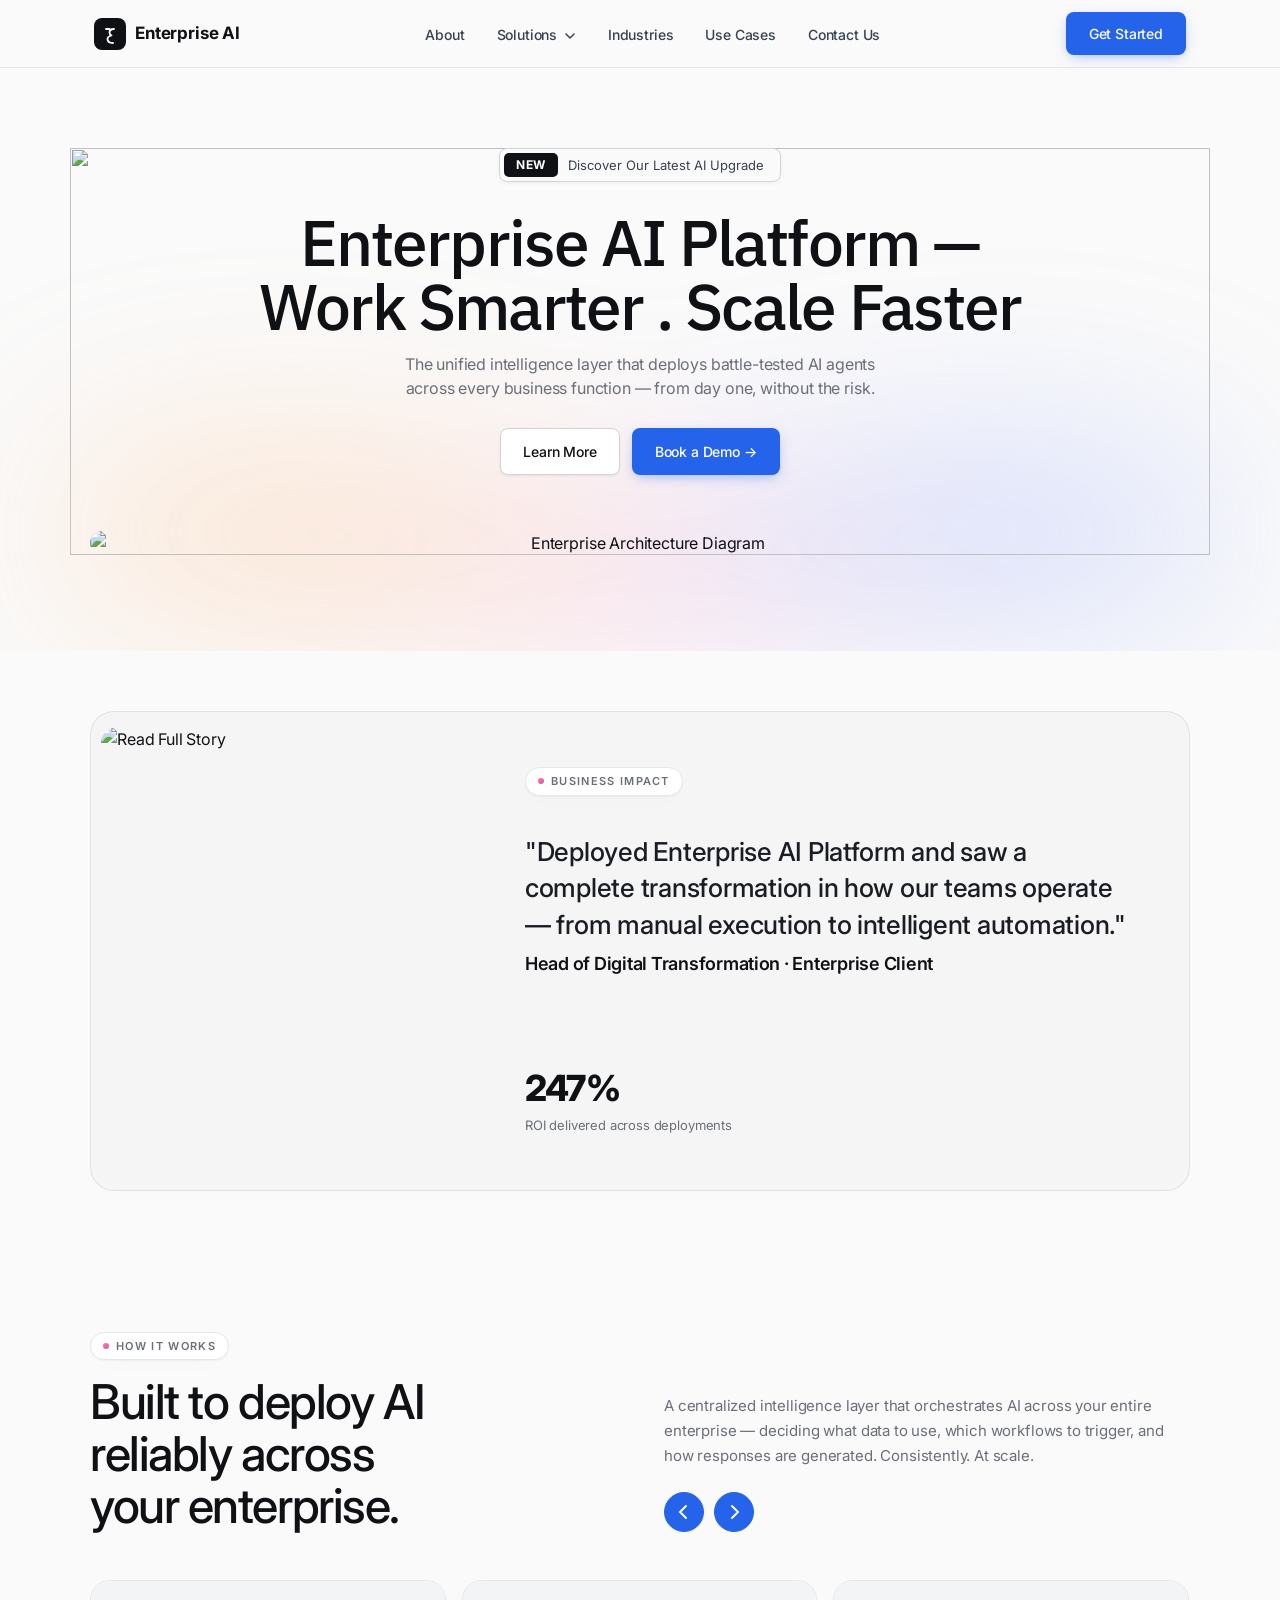
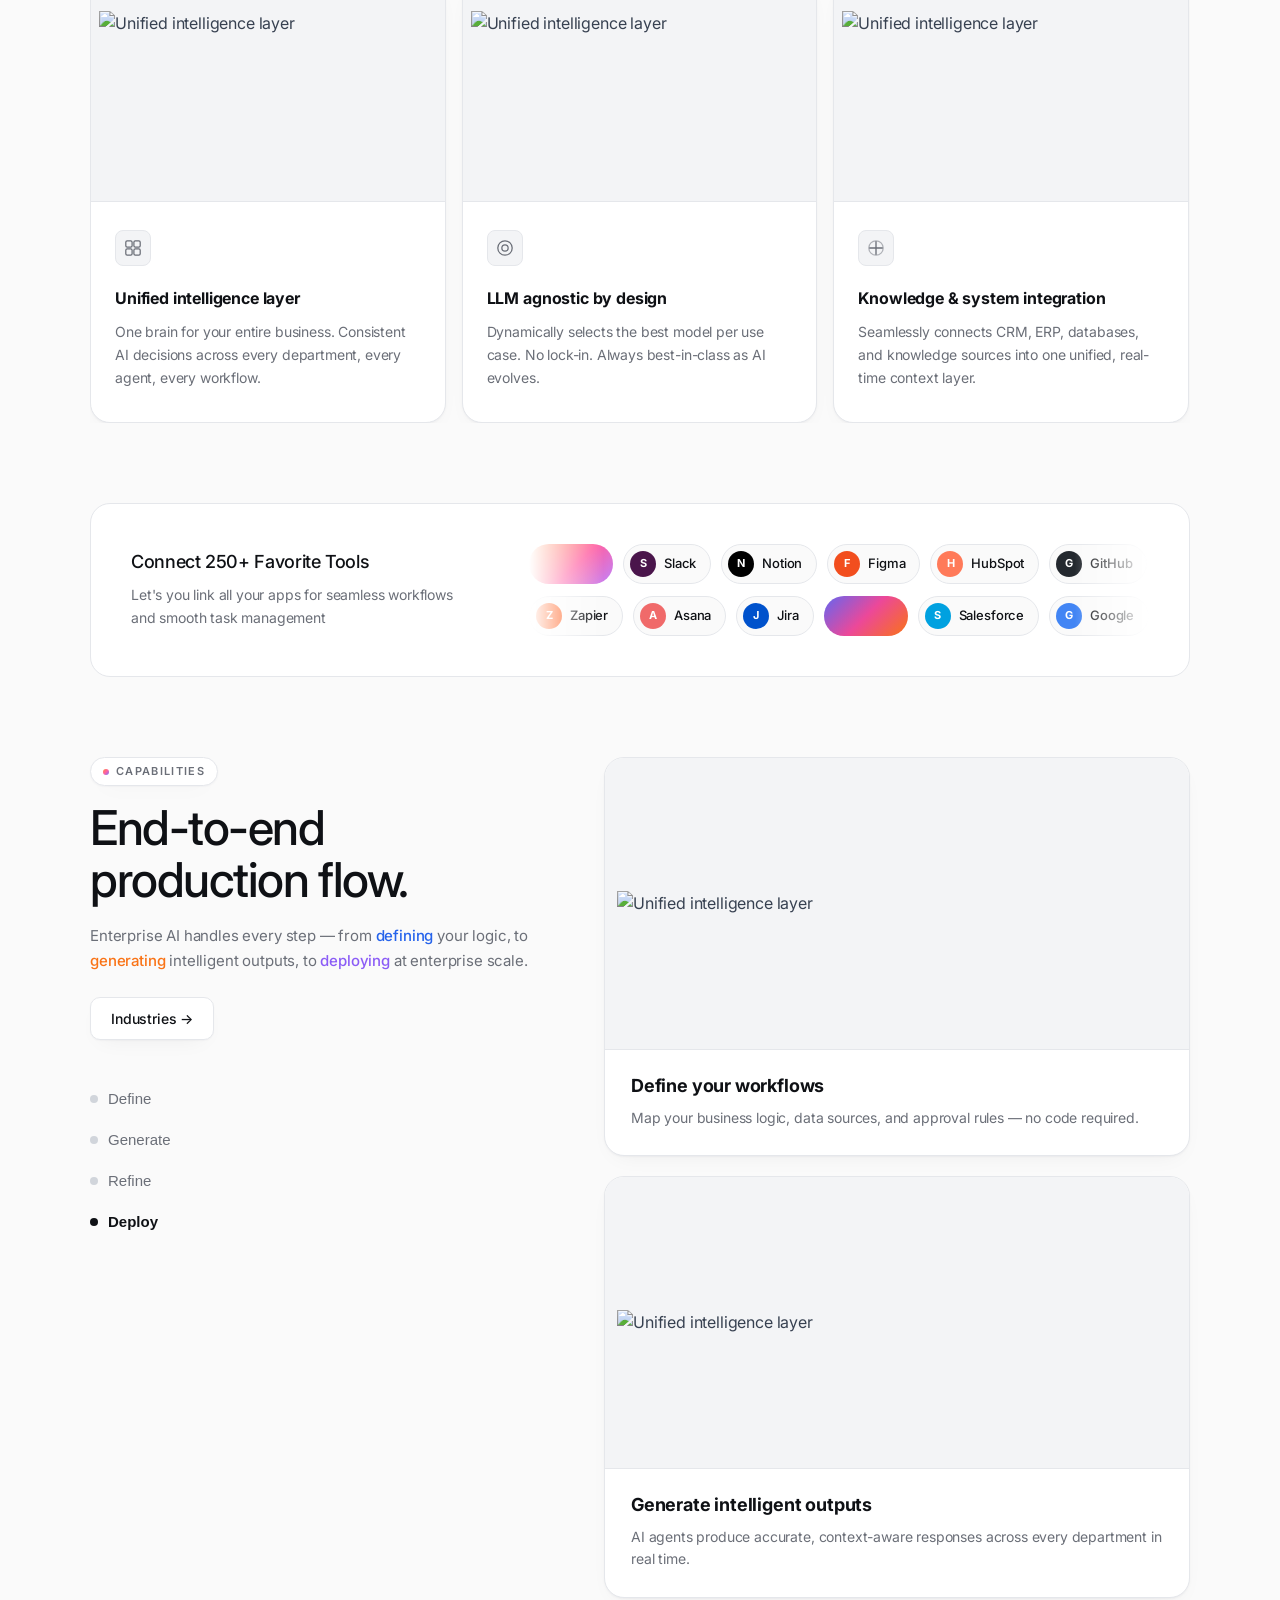
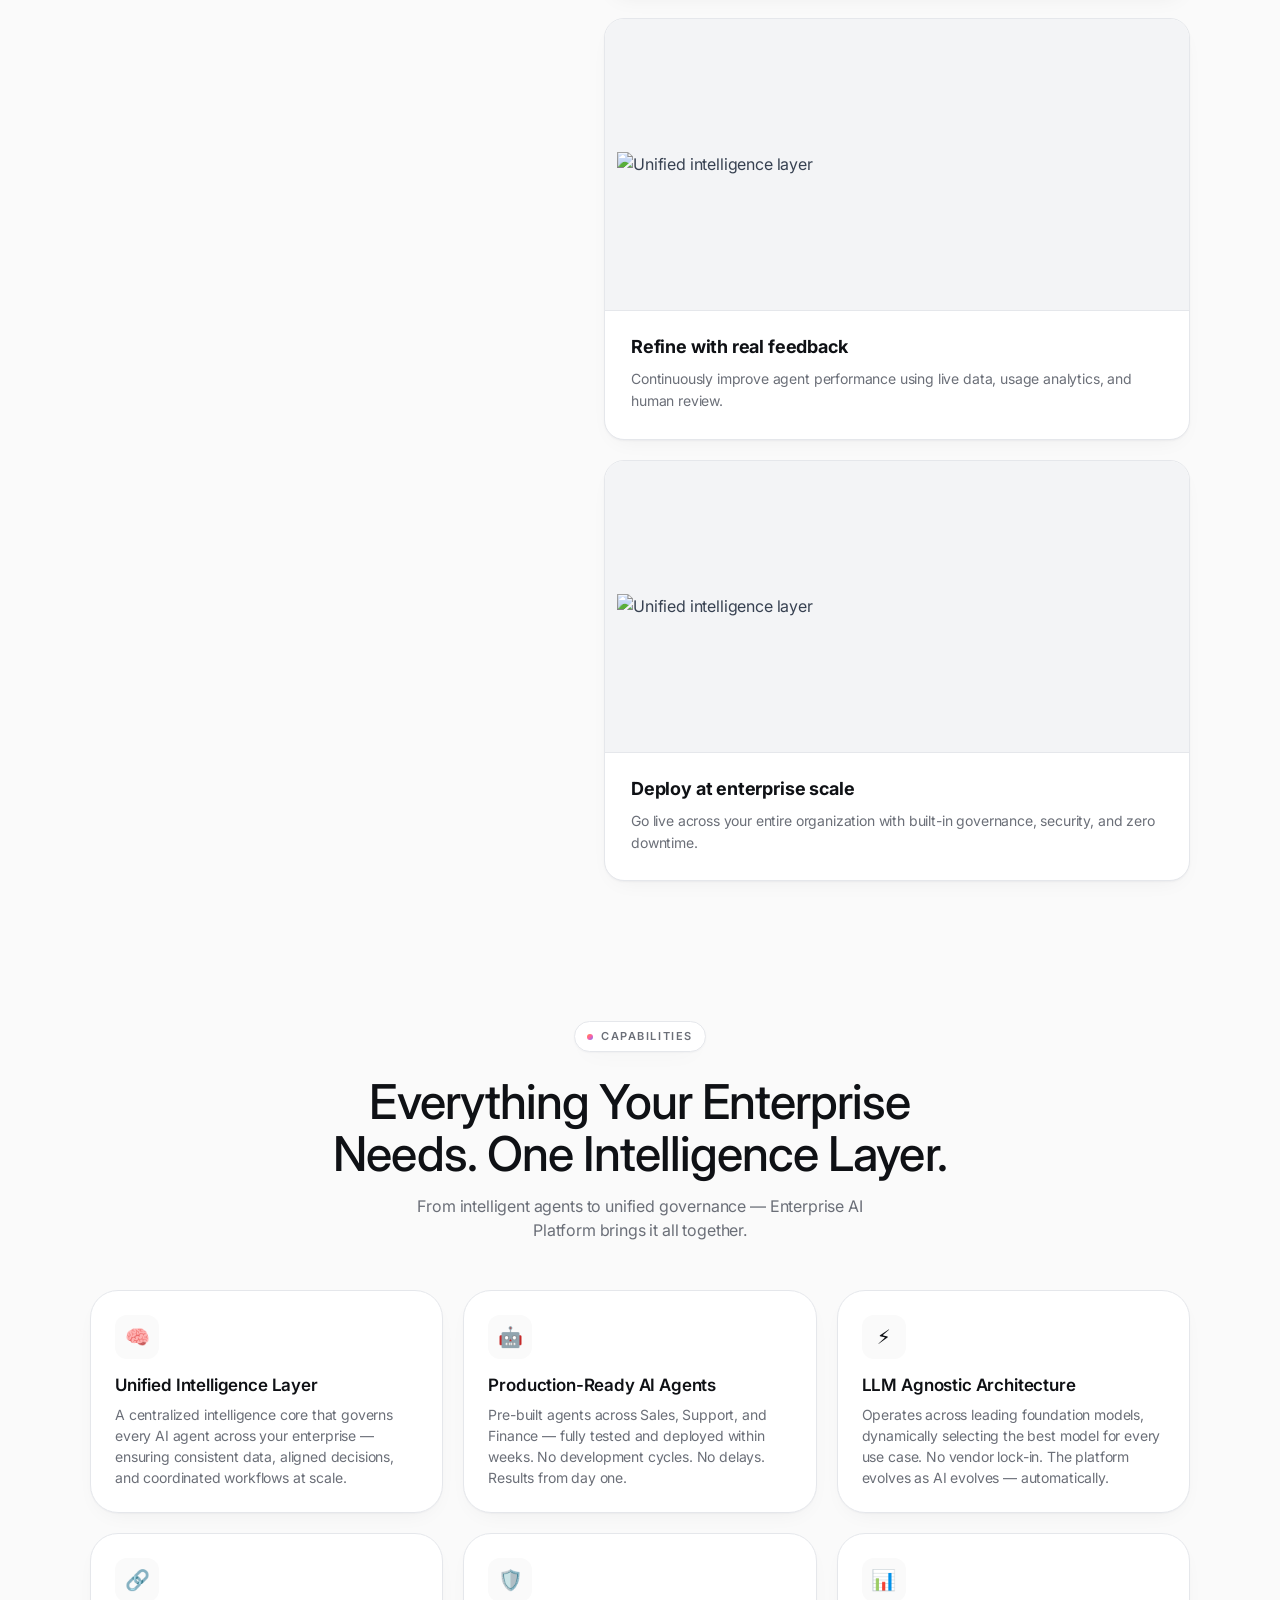
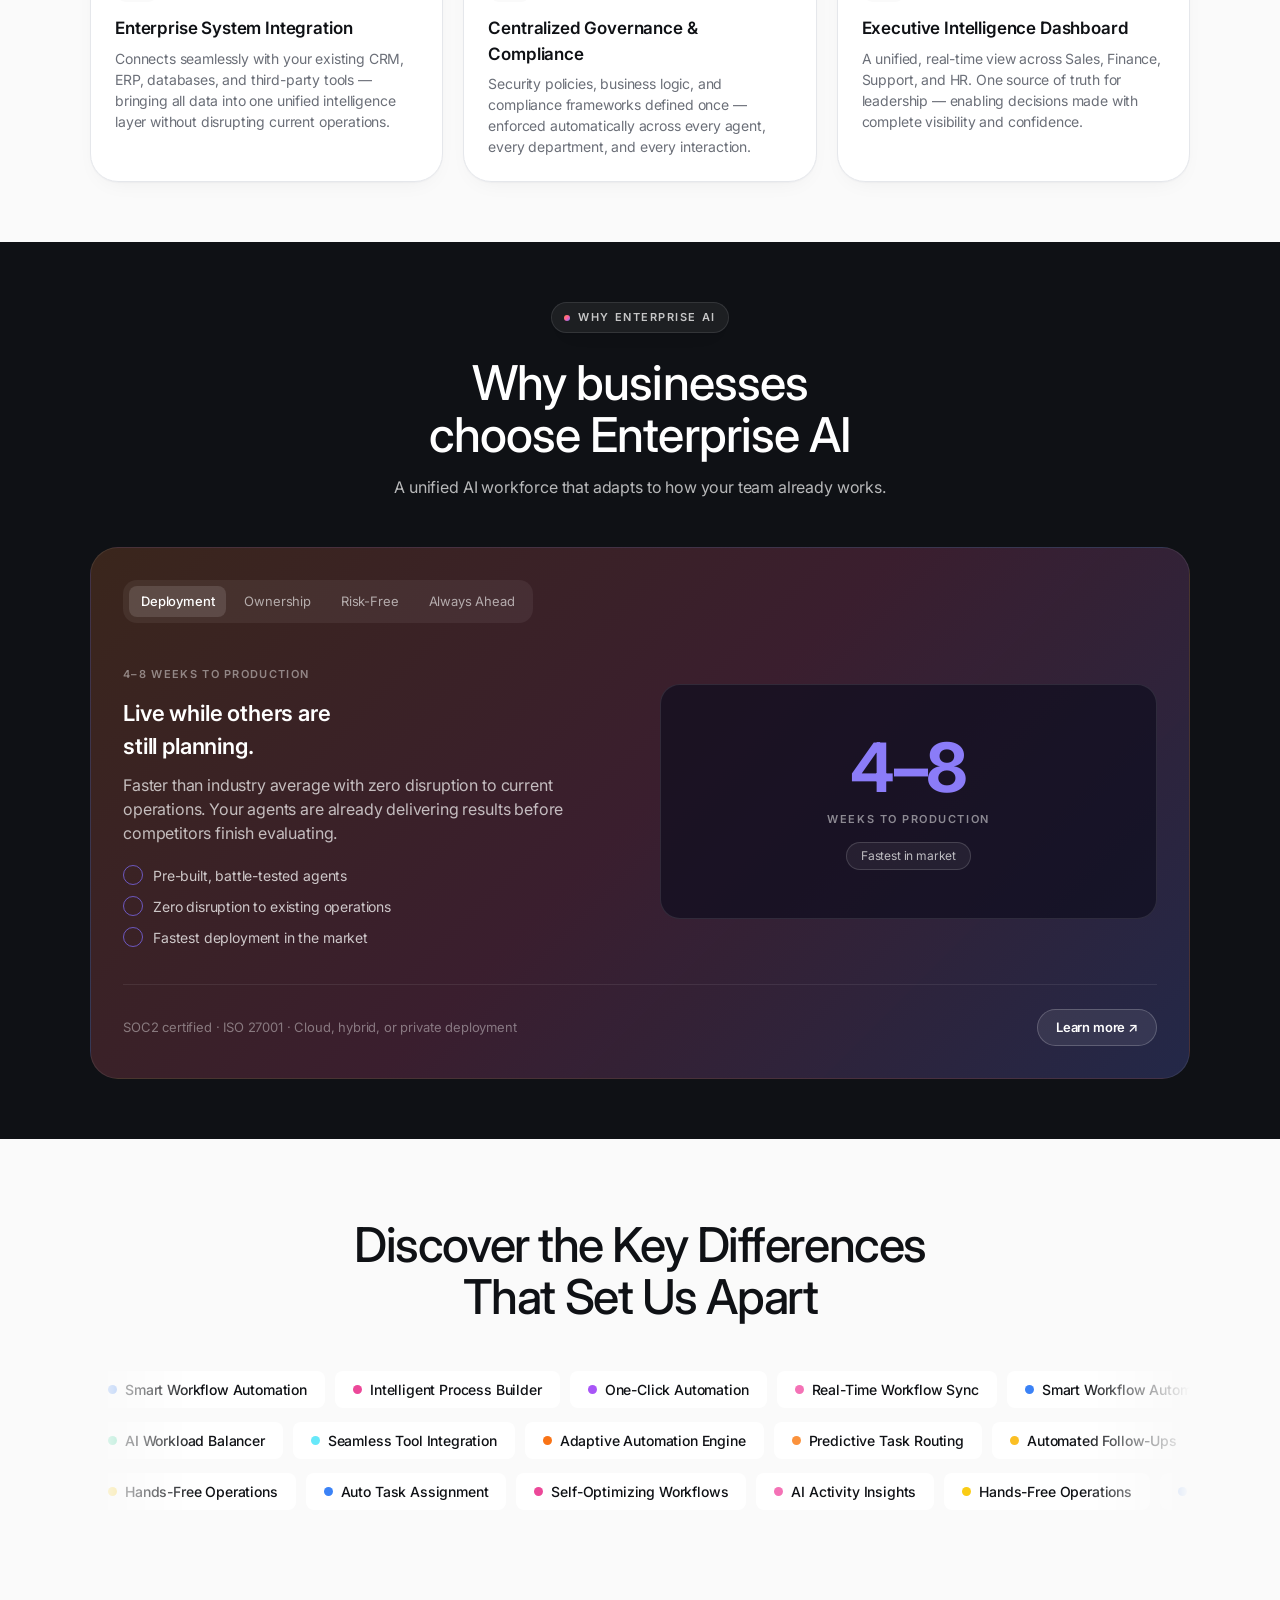
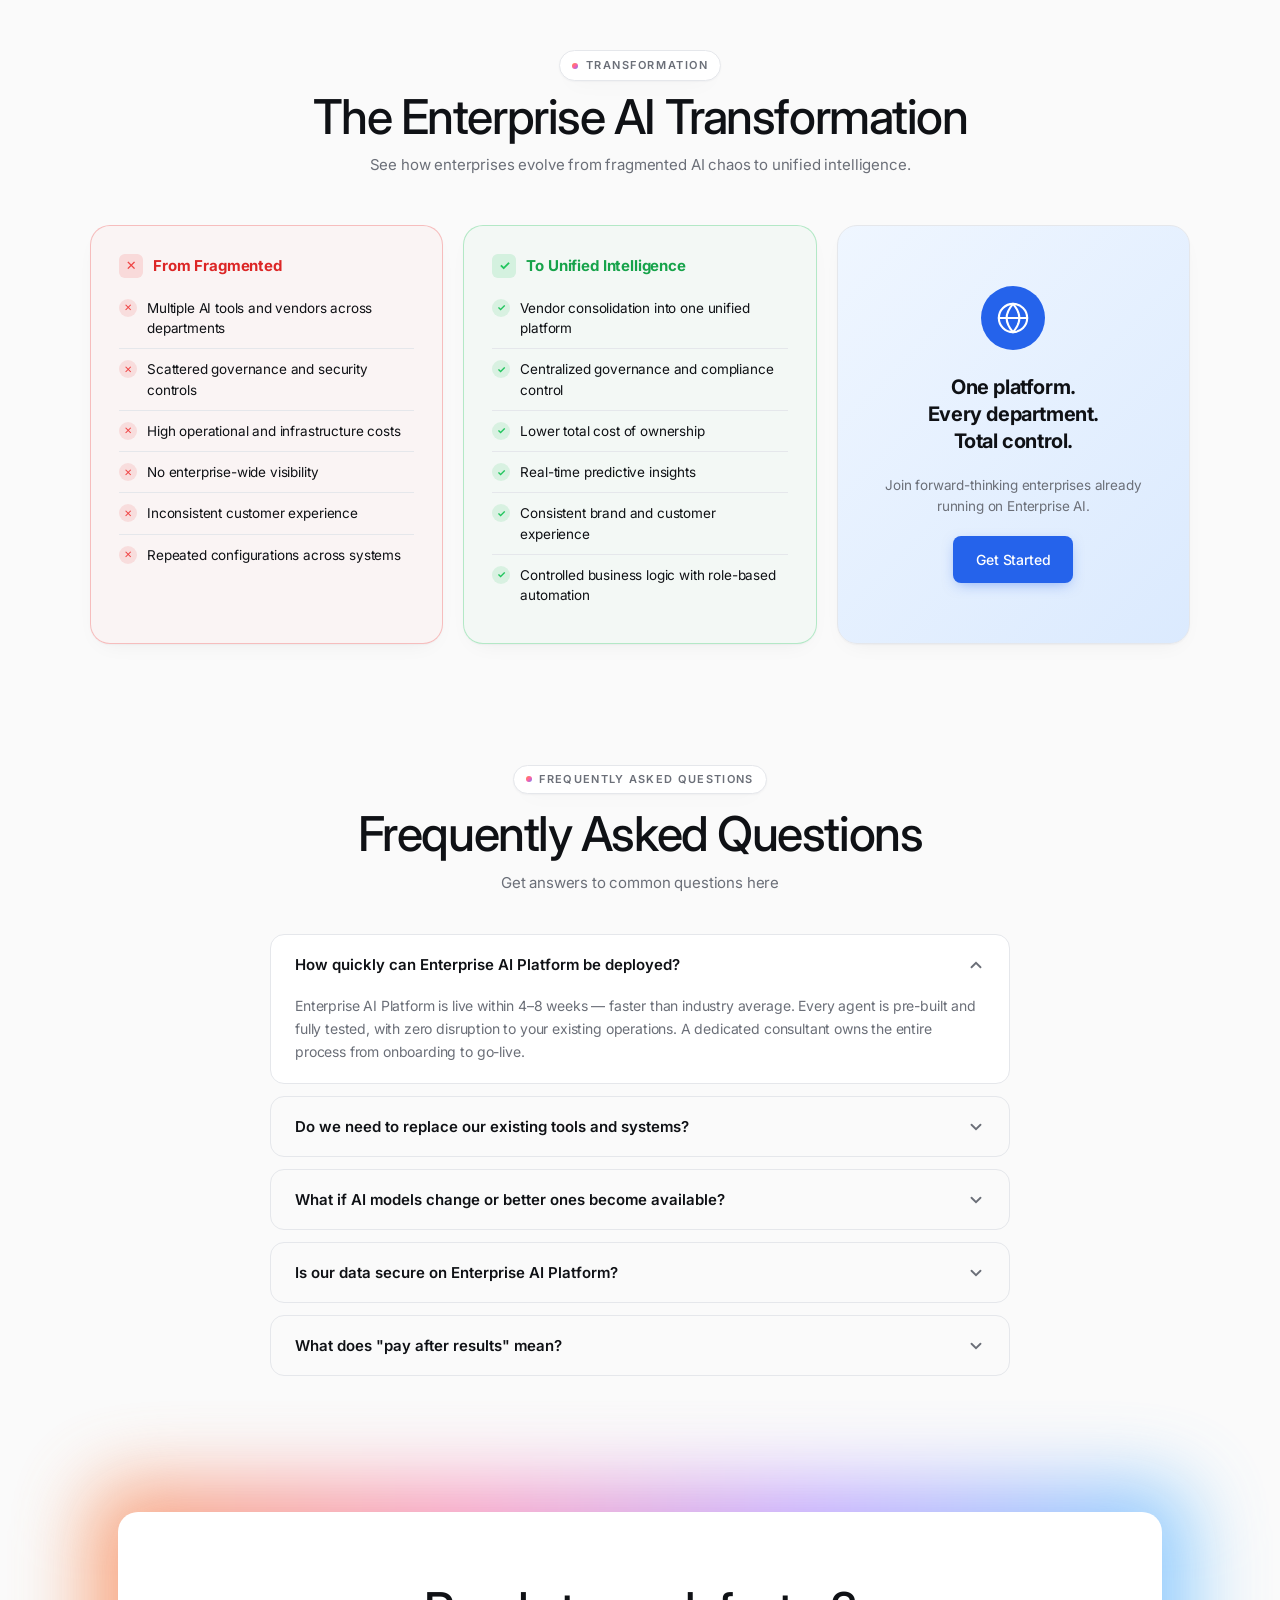
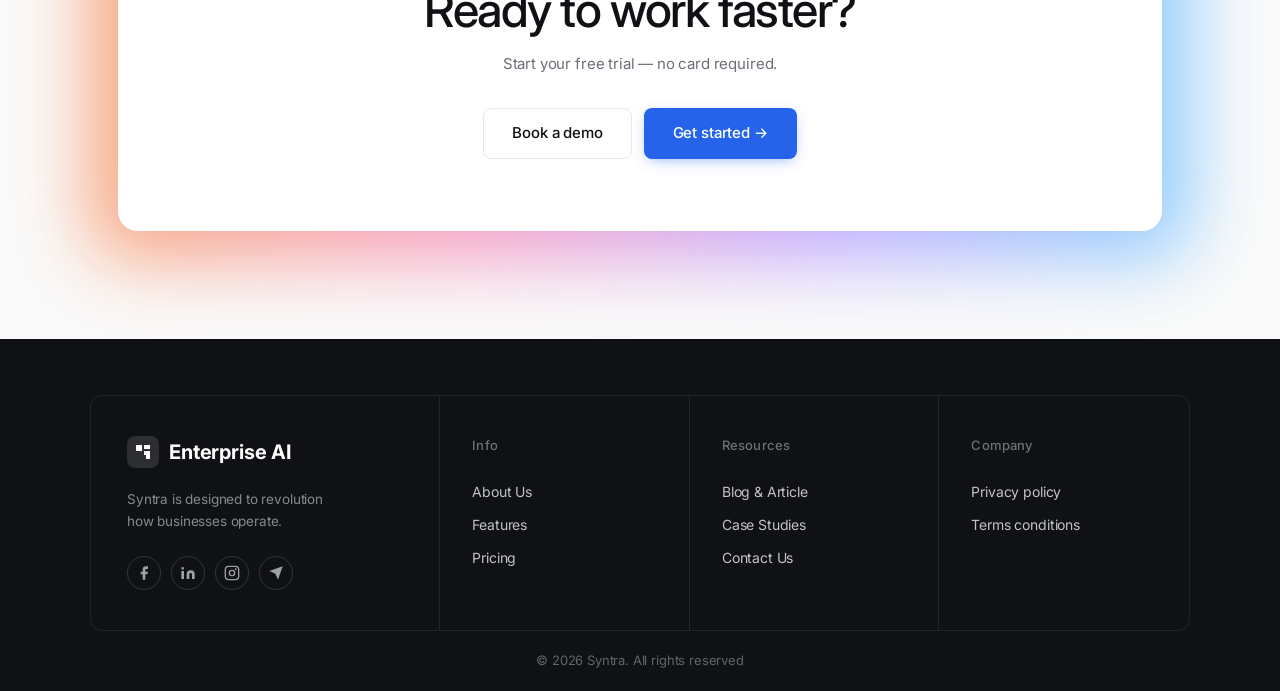
==== index.html @ c581078b "Add files via upload" ====
<!doctype html>
<html lang="en">

<head>
  <meta charset="utf-8" />
  <meta name="viewport" content="width=device-width,initial-scale=1" />
  <title>Enterprise AI</title>
  <meta name="description"
    content="Your always-on AI partner that handles tasks, answers quickly, and keeps your workflow moving." />
  <link rel="preconnect" href="https://fonts.googleapis.com">
  <link rel="preconnect" href="https://fonts.gstatic.com" crossorigin>
  <link href="https://fonts.googleapis.com/css2?family=Inter:wght@400;500;600;700&display=swap" rel="stylesheet">
  <link rel="stylesheet" href="styles.css" />
</head>

<body>

  <!-- NAVBAR --> 
  <header class="nav-wrap">
    <nav class="nav">
      <a href="index.html" class="brand">
        <span class="brand-logo">
          <svg width="20" height="20" viewBox="0 0 20 20" fill="none" xmlns="http://www.w3.org/2000/svg">
            <path
              d="M14 5C11 5 9.5 6.5 9.5 8.5C9.5 10.5 11.5 11.5 11.5 11.5C11.5 11.5 7.5 12.5 7.5 15C7.5 17 9 19 13 19"
              stroke="white" stroke-width="1.8" stroke-linecap="round" stroke-linejoin="round" />
            <path d="M6 5H9.5" stroke="white" stroke-width="1.8" stroke-linecap="round" />
          </svg>
        </span>
        <span>Enterprise AI</span>
      </a>
      <ul class="nav-links">
        <li><a href="about.html">About</a></li>
        <li class="nav-has-dropdown">
          <a href="#" class="nav-dropdown-toggle">Solutions <svg width="12" height="12" viewBox="0 0 12 12" fill="none" style="display:inline-block;vertical-align:middle;margin-left:3px"><path d="M2 4l4 4 4-4" stroke="currentColor" stroke-width="1.5" stroke-linecap="round" stroke-linejoin="round"/></svg></a>
          <ul class="nav-dropdown">
            <li><a href="ai-sdr.html">AI SDR <span class="nav-live-pill">Live</span></a></li>
            <li><a href="ai-chatbot.html">AI Chatbot <span class="nav-live-pill">Live</span></a></li>
            <li><a href="invoice-processing.html">Invoice Processing <span class="nav-live-pill">Live</span></a></li>
          </ul>
        </li>
        <li><a href="industries.html">Industries</a></li>
        <li><a href="#">Use Cases</a></li>
        <li><a href="contact.html">Contact Us</a></li>
      </ul>
      <div class="nav-cta">
        <a href="contact.html" class="btn btn-primary" style="padding: 10px 22px;">Get Started</a>
      </div>
      <button class="nav-toggle" aria-label="Menu" id="navToggle">
        <span></span><span></span><span></span>
      </button>
    </nav>
    <div class="nav-mobile" id="navMobile">
      <a href="about.html">About</a>
      <a href="#">Solutions</a>
      <a href="ai-sdr.html" style="padding-left:20px;font-size:13px">AI SDR <span class="nav-live-pill">Live</span></a>
      <a href="ai-chatbot.html" style="padding-left:20px;font-size:13px">AI Chatbot <span class="nav-live-pill">Live</span></a>
      <a href="invoice-processing.html" style="padding-left:20px;font-size:13px">Invoice Processing <span class="nav-live-pill">Live</span></a>
      <a href="industries.html">Industries</a>
      <a href="#">Use Cases</a>
      <a href="contact.html">Contact Us</a>
      <a href="contact.html" class="btn btn-primary">Get Started</a>
    </div>
  </header>

  <!-- HERO -->
  <section class="hero">
    <!-- <div class="grid-bg"></div> -->
    <div class="aurora-blob"></div>
    <div class="container hero-inner reveal">
      <div class="framer-thersk hidden-18xg1br" data-framer-name="BG">
        <div data-framer-background-image-wrapper="true"
          style="position: absolute; border-radius: inherit; corner-shape: inherit; inset: 0px;"><img decoding="auto"
            width="1440" height="1272" sizes="100vw"
            srcset="https://framerusercontent.com/images/4Mb7dreJyysBVw8wfAVHHxlmQ.png?scale-down-to=512&amp;width=1440&amp;height=1272 512w,https://framerusercontent.com/images/4Mb7dreJyysBVw8wfAVHHxlmQ.png?scale-down-to=1024&amp;width=1440&amp;height=1272 1024w,https://framerusercontent.com/images/4Mb7dreJyysBVw8wfAVHHxlmQ.png?width=1440&amp;height=1272 1440w"
            src="https://framerusercontent.com/images/4Mb7dreJyysBVw8wfAVHHxlmQ.png?width=1440&amp;height=1272" alt=""
            style="display: block; width: 100%; height: 100%; border-radius: inherit; corner-shape: inherit; object-position: center center; object-fit: contain;">
        </div>
      </div>
      <div class="framer-31h7tg hidden-18xg1br" data-framer-name="BG" style="transform: rotate(75deg);">
        <div data-framer-background-image-wrapper="true"
          style="position: absolute; border-radius: inherit; corner-shape: inherit; inset: 0px;"><img decoding="auto"
            width="1440" height="1272" sizes="100vw"
            srcset="https://framerusercontent.com/images/4Mb7dreJyysBVw8wfAVHHxlmQ.png?scale-down-to=512&amp;width=1440&amp;height=1272 512w,https://framerusercontent.com/images/4Mb7dreJyysBVw8wfAVHHxlmQ.png?scale-down-to=1024&amp;width=1440&amp;height=1272 1024w,https://framerusercontent.com/images/4Mb7dreJyysBVw8wfAVHHxlmQ.png?width=1440&amp;height=1272 1440w"
            src="https://framerusercontent.com/images/4Mb7dreJyysBVw8wfAVHHxlmQ.png?width=1440&amp;height=1272" alt=""
            style="display: block; width: 100%; height: 100%; border-radius: inherit; corner-shape: inherit; object-position: center center; object-fit: contain;">
        </div>
      </div>
      <div style="position: relative;
    z-index: 1;">
        <div class="hero-badge"><span class="hero-badge-new">NEW</span><span class="hero-badge-text">Discover Our Latest
            AI Upgrade</span></div>
        <h1 class="h1">Enterprise AI Platform — Work Smarter . Scale Faster</h1>
        <p class="sub">The unified intelligence layer that deploys battle-tested AI agents across every business
          function — from day one, without the risk.</p>
        <div class="hero-cta">
          <a href="#features" class="btn btn-white">Learn More</a>
          <a href="contact.html" class="btn btn-primary">Book a Demo →</a>
        </div>

        <!-- Hero Image -->
        <div class="dash-card">
          <img src="images/main-dashboard.png" alt="Enterprise Architecture Diagram"
            class="hero-diagram-img float-y">
        </div>
      </div>
    </div>
  </section>

  <!-- CASE STUDY -->
  <section class="section reveal" id="product">
    <div class="container">
      <div class="case-card">
        <!-- Left: Story image -->
        <div class="case-visual">
          <img src="images/story.png" alt="Read Full Story" class="case-story-img">
        </div>
        <!-- Right: Quote + stat -->
        <div class="case-content">
          <div class="why-syntra-label">
            <span class="chip-dot"></span>
            BUSINESS IMPACT
          </div>
          <p class="case-quote">"Deployed Enterprise AI Platform and saw a complete transformation in how our teams operate — from manual execution to intelligent automation." <br> 
            <span class="case-author-name" style="font-size: 18px;">Head of Digital Transformation · Enterprise Client</span>
          </p>
          <!-- <div class="case-author"></div> -->
          <!-- <a href="#" class="btn btn-white case-btn">Read Full Story →</a> -->
          <div class="case-stat-inline" style="flex-direction: column;">
            <span class="case-stat-num">247%</span>
            <span class="case-stat-label">ROI delivered across deployments</span>
          </div>
        </div>
      </div>
    </div>
  </section>

  <!-- WHY SYNTRA -->
  <section class="section why-syntra reveal">
    <div class="container">
      <div class="why-syntra-header">
        <div class="why-syntra-left">
          <div class="why-syntra-label">
            <span class="chip-dot"></span>
            How it Works
          </div>
          <h2 class="why-syntra-h2">Built to deploy AI<br>reliably across<br>your enterprise.</h2>
        </div>
        <div class="why-syntra-right">
          <p class="why-syntra-desc">A centralized intelligence layer that orchestrates AI across your entire enterprise — deciding what data to use, which workflows to trigger, and how responses are generated. Consistently. At scale.</p>
          <div class="ws-carousel-nav">
            <button class="ws-arrow" id="wsPrev" aria-label="Previous">
              <svg width="20" height="20" viewBox="0 0 20 20" fill="none"><path d="M12 4l-6 6 6 6" stroke="#fff" stroke-width="2" stroke-linecap="round" stroke-linejoin="round"/></svg>
            </button>
            <button class="ws-arrow" id="wsNext" aria-label="Next">
              <svg width="20" height="20" viewBox="0 0 20 20" fill="none"><path d="M8 4l6 6-6 6" stroke="#fff" stroke-width="2" stroke-linecap="round" stroke-linejoin="round"/></svg>
            </button>
          </div>
        </div>
      </div>

      <div class="why-syntra-carousel-wrap">
        <div class="why-syntra-cards" id="wsCarousel">
          <!-- Card 1 -->
          <div class="ws-card">
            <div class="ws-illustration">
              <!-- <svg viewBox="0 0 220 160" fill="none" xmlns="http://www.w3.org/2000/svg">
                <circle cx="110" cy="80" r="70" stroke="#d1d5db" stroke-width="1" stroke-dasharray="4 4"/>
                <circle cx="110" cy="80" r="52" stroke="#d1d5db" stroke-width="1" stroke-dasharray="4 4"/>
                <circle cx="110" cy="80" r="35" stroke="#d1d5db" stroke-width="1" stroke-dasharray="4 4"/>
                <circle cx="110" cy="80" r="18" stroke="#d1d5db" stroke-width="1"/>
                <circle cx="110" cy="80" r="5" fill="#374151"/>
              </svg> -->
              <img src="images/Unified-intelligence-layer-image.png" alt="Unified intelligence layer" style="width: 100%; height: 160px; object-fit: contain;" />
            </div>
            <div class="ws-body">
              <div class="ws-icon-box">
                <svg width="18" height="18" viewBox="0 0 20 20" fill="none"><rect x="2" y="2" width="7" height="7" rx="1.5" stroke="currentColor" stroke-width="1.4"/><rect x="11" y="2" width="7" height="7" rx="1.5" stroke="currentColor" stroke-width="1.4"/><rect x="2" y="11" width="7" height="7" rx="1.5" stroke="currentColor" stroke-width="1.4"/><rect x="11" y="11" width="7" height="7" rx="1.5" stroke="currentColor" stroke-width="1.4"/></svg>
              </div>
              <h3 class="ws-title">Unified intelligence layer</h3>
              <p class="ws-desc">One brain for your entire business. Consistent AI decisions across every department, every agent, every workflow.</p>
            </div>
          </div>
          <!-- Card 2 -->
          <div class="ws-card">
            <div class="ws-illustration">
              <!-- <svg viewBox="0 0 220 160" fill="none" xmlns="http://www.w3.org/2000/svg">
                <rect x="20" y="100" width="180" height="1" stroke="#d1d5db"/>
                <rect x="20" y="30" width="180" height="1" stroke="#d1d5db" stroke-dasharray="4 3"/>
                <rect x="20" y="65" width="180" height="1" stroke="#d1d5db" stroke-dasharray="4 3"/>
                <path d="M20 95 Q55 40 90 75 Q125 110 160 55 Q185 25 200 45" stroke="#9ca3af" stroke-width="1.5" fill="none"/>
                <path d="M20 100 Q60 80 95 90 Q130 100 165 70 Q188 50 200 60" stroke="#d1d5db" stroke-width="1.5" fill="none" stroke-dasharray="5 3"/>
                <rect x="108" y="55" width="66" height="44" rx="6" fill="#1f2937"/>
                <text x="118" y="74" font-size="8" fill="#9ca3af" font-family="sans-serif">Revenue</text>
                <text x="118" y="85" font-size="8" fill="#9ca3af" font-family="sans-serif">CPM</text>
                <text x="118" y="96" font-size="8" fill="#9ca3af" font-family="sans-serif">Intent</text>
                <text x="152" y="74" font-size="8" fill="white" font-family="sans-serif">$0.50</text>
                <text x="152" y="85" font-size="8" fill="white" font-family="sans-serif">$40</text>
                <text x="152" y="96" font-size="8" fill="white" font-family="sans-serif">95%</text>
              </svg> -->
              <img src="images/LLM-agnostic-by-design-image.png" alt="Unified intelligence layer" style="width: 100%; height: 160px; object-fit: contain;" />
            </div>
            <div class="ws-body">
              <div class="ws-icon-box">
                <svg width="18" height="18" viewBox="0 0 20 20" fill="none"><circle cx="10" cy="10" r="8" stroke="currentColor" stroke-width="1.4"/><circle cx="10" cy="10" r="3.5" stroke="currentColor" stroke-width="1.4"/></svg>
              </div>
              <h3 class="ws-title">LLM agnostic by design</h3>
              <p class="ws-desc">Dynamically selects the best model per use case. No lock-in. Always best-in-class as AI evolves.</p>
            </div>
          </div>
          <!-- Card 3 -->
          <div class="ws-card">
            <div class="ws-illustration">
              <!-- <svg viewBox="0 0 220 160" fill="none" xmlns="http://www.w3.org/2000/svg">
                <circle cx="88" cy="80" r="48" stroke="#d1d5db" stroke-width="1.2"/>
                <circle cx="132" cy="80" r="48" stroke="#d1d5db" stroke-width="1.2"/>
                <circle cx="88" cy="80" r="10" fill="none" stroke="#9ca3af" stroke-width="1.2"/>
                <circle cx="132" cy="80" r="10" fill="none" stroke="#9ca3af" stroke-width="1.2"/>
              </svg> -->
              <img src="images/Knowledge-&-system-integration-image.png" alt="Unified intelligence layer" style="width: 100%; height: 160px; object-fit: contain;" />

            </div>
            <div class="ws-body">
              <div class="ws-icon-box">
                <svg width="18" height="18" viewBox="0 0 20 20" fill="none"><path d="M3 10h14M10 3v14" stroke="currentColor" stroke-width="1.5" stroke-linecap="round"/><circle cx="10" cy="10" r="8" stroke="currentColor" stroke-width="1.4" opacity=".5"/></svg>
              </div>
              <h3 class="ws-title">Knowledge &amp; system integration</h3>
              <p class="ws-desc">Seamlessly connects CRM, ERP, databases, and knowledge sources into one unified, real-time context layer.</p>
            </div>
          </div>
          <!-- Card 4 -->
          <div class="ws-card">
            <div class="ws-illustration">
              <!-- <svg viewBox="0 0 220 160" fill="none" xmlns="http://www.w3.org/2000/svg">
                <circle cx="110" cy="80" r="60" stroke="#d1d5db" stroke-width="1" stroke-dasharray="4 4"/>
                <circle cx="110" cy="80" r="40" stroke="#d1d5db" stroke-width="1" stroke-dasharray="4 4"/>
                <circle cx="110" cy="80" r="22" stroke="#d1d5db" stroke-width="1"/>
                <circle cx="110" cy="80" r="5" fill="#374151"/>
                <circle cx="110" cy="38" r="4" fill="#9ca3af"/>
                <circle cx="145" cy="58" r="4" fill="#9ca3af"/>
                <circle cx="145" cy="102" r="4" fill="#9ca3af"/>
                <circle cx="110" cy="122" r="4" fill="#9ca3af"/>
                <circle cx="75" cy="102" r="4" fill="#9ca3af"/>
                <circle cx="75" cy="58" r="4" fill="#9ca3af"/>
              </svg> -->
              <img src="images/Enterprise-command-center-image.png" alt="Unified intelligence layer" style="width: 100%; height: 160px; object-fit: contain;" />
            </div>
            <div class="ws-body">
              <div class="ws-icon-box">
                <svg width="18" height="18" viewBox="0 0 20 20" fill="none"><rect x="2" y="2" width="16" height="16" rx="2" stroke="currentColor" stroke-width="1.4"/><path d="M6 7h8M6 10h5M6 13h6" stroke="currentColor" stroke-width="1.3" stroke-linecap="round" opacity=".7"/></svg>
              </div>
              <h3 class="ws-title">Enterprise command center</h3>
              <p class="ws-desc">Centralized control for permissions, governance, and performance. Full visibility — with team autonomy within defined boundaries.</p>
            </div>
          </div>
          <!-- Card 5 -->
          <div class="ws-card">
            <div class="ws-illustration">
              <!-- <svg viewBox="0 0 220 160" fill="none" xmlns="http://www.w3.org/2000/svg">
                <path d="M30 120 Q60 60 90 90 Q120 120 150 50 Q170 20 190 40" stroke="#9ca3af" stroke-width="1.5" fill="none"/>
                <path d="M30 125 Q65 100 100 110 Q135 120 165 80 Q185 55 190 65" stroke="#d1d5db" stroke-width="1.5" fill="none" stroke-dasharray="5 3"/>
                <rect x="20" y="128" width="180" height="1" stroke="#d1d5db"/>
                <circle cx="150" cy="50" r="5" fill="none" stroke="#9ca3af" stroke-width="1.5"/>
                <circle cx="90" cy="90" r="5" fill="none" stroke="#9ca3af" stroke-width="1.5"/>
              </svg> -->
              <img src="images/Shared-business-logic-&-compliance-image.png" alt="Unified intelligence layer" style="width: 100%; height: auto; object-fit: contain;" />

            </div>
            <div class="ws-body">
              <div class="ws-icon-box">
                <svg width="18" height="18" viewBox="0 0 20 20" fill="none"><path d="M10 2l2 6h6l-5 3.6 1.9 6L10 14l-4.9 3.6L7 11.6 2 8h6z" stroke="currentColor" stroke-width="1.4" stroke-linejoin="round"/></svg>
              </div>
              <h3 class="ws-title">Shared business logic &amp; compliance</h3>
              <p class="ws-desc">Define rules and compliance once — applied consistently across all departments. Zero inconsistencies, aligned decisions.</p>
            </div>
          </div>
          <!-- Card 6 -->
          <div class="ws-card">
            <div class="ws-illustration">
              <!-- <svg viewBox="0 0 220 160" fill="none" xmlns="http://www.w3.org/2000/svg">
                <circle cx="88" cy="80" r="52" stroke="#d1d5db" stroke-width="1.2"/>
                <circle cx="132" cy="80" r="52" stroke="#d1d5db" stroke-width="1.2"/>
                <circle cx="88" cy="80" r="28" stroke="#d1d5db" stroke-width="1" stroke-dasharray="4 3"/>
                <circle cx="132" cy="80" r="28" stroke="#d1d5db" stroke-width="1" stroke-dasharray="4 3"/>
                <circle cx="88" cy="80" r="8" fill="none" stroke="#9ca3af" stroke-width="1.2"/>
                <circle cx="132" cy="80" r="8" fill="none" stroke="#9ca3af" stroke-width="1.2"/>
              </svg> -->
              <img src="images/Customizable-to-your-business.png" alt="Unified intelligence layer" style="width: 100%; height: auto; object-fit: contain;" />

            </div>
            <div class="ws-body">
              <div class="ws-icon-box">
                <svg width="18" height="18" viewBox="0 0 20 20" fill="none"><circle cx="10" cy="10" r="8" stroke="currentColor" stroke-width="1.4" opacity=".5"/><path d="M7 10l2 2 4-4" stroke="currentColor" stroke-width="1.5" stroke-linecap="round" stroke-linejoin="round"/></svg>
              </div>
              <h3 class="ws-title">Customizable to your business</h3>
              <p class="ws-desc">Dashboards, workflows, and AI behavior fully configurable. The platform adapts to your processes — not the other way around.</p>
            </div>
          </div>
        </div>
      </div>
    </div>
  </section>

  <!-- INTEGRATIONS -->
  <section class="section integ-section reveal" style="padding-bottom: 0;">
    <div class="container">
      <div class="integ-card">
        <!-- Left -->
        <div class="integ-left">
          <h2 class="integ-heading">Connect 250+ Favorite Tools</h2>
          <p class="integ-desc">Let's you link all your apps for seamless workflows and smooth task management</p>
        </div>
        <!-- Right: marquee rows -->
        <div class="integ-right">
          <!-- Row 1: scroll left -->
          <div class="integ-row-wrap">
            <div class="integ-track" data-dir="left">
              <div class="integ-pill integ-grad1"></div>
              <div class="integ-pill"><span class="integ-icon" style="background:#4A154B">S</span>Slack</div>
              <div class="integ-pill"><span class="integ-icon" style="background:#000000">N</span>Notion</div>
              <div class="integ-pill"><span class="integ-icon" style="background:#F24E1E">F</span>Figma</div>
              <div class="integ-pill"><span class="integ-icon" style="background:#FF7A59">H</span>HubSpot</div>
              <div class="integ-pill"><span class="integ-icon" style="background:#24292f">G</span>GitHub</div>
              <div class="integ-pill"><span class="integ-icon" style="background:#635BFF">S</span>Stripe</div>
              <div class="integ-pill"><span class="integ-icon" style="background:#5E6AD2">L</span>Linear</div>
              <!-- duplicate for seamless loop -->
              <div class="integ-pill integ-grad1"></div>
              <div class="integ-pill"><span class="integ-icon" style="background:#4A154B">S</span>Slack</div>
              <div class="integ-pill"><span class="integ-icon" style="background:#000000">N</span>Notion</div>
              <div class="integ-pill"><span class="integ-icon" style="background:#F24E1E">F</span>Figma</div>
              <div class="integ-pill"><span class="integ-icon" style="background:#FF7A59">H</span>HubSpot</div>
              <div class="integ-pill"><span class="integ-icon" style="background:#24292f">G</span>GitHub</div>
              <div class="integ-pill"><span class="integ-icon" style="background:#635BFF">S</span>Stripe</div>
              <div class="integ-pill"><span class="integ-icon" style="background:#5E6AD2">L</span>Linear</div>
            </div>
          </div>
          <!-- Row 2: scroll right -->
          <div class="integ-row-wrap">
            <div class="integ-track" data-dir="right">
              <div class="integ-pill"><span class="integ-icon" style="background:#FF4A00">Z</span>Zapier</div>
              <div class="integ-pill"><span class="integ-icon" style="background:#F06A6A">A</span>Asana</div>
              <div class="integ-pill"><span class="integ-icon" style="background:#0052CC">J</span>Jira</div>
              <div class="integ-pill integ-grad2"></div>
              <div class="integ-pill"><span class="integ-icon" style="background:#00A1E0">S</span>Salesforce</div>
              <div class="integ-pill"><span class="integ-icon" style="background:#4285F4">G</span>Google</div>
              <div class="integ-pill"><span class="integ-icon" style="background:#1F8DED">I</span>Intercom</div>
              <div class="integ-pill"><span class="integ-icon" style="background:#52BD94">S</span>Segment</div>
              <!-- duplicate for seamless loop -->
              <div class="integ-pill"><span class="integ-icon" style="background:#FF4A00">Z</span>Zapier</div>
              <div class="integ-pill"><span class="integ-icon" style="background:#F06A6A">A</span>Asana</div>
              <div class="integ-pill"><span class="integ-icon" style="background:#0052CC">J</span>Jira</div>
              <div class="integ-pill integ-grad2"></div>
              <div class="integ-pill"><span class="integ-icon" style="background:#00A1E0">S</span>Salesforce</div>
              <div class="integ-pill"><span class="integ-icon" style="background:#4285F4">G</span>Google</div>
              <div class="integ-pill"><span class="integ-icon" style="background:#1F8DED">I</span>Intercom</div>
              <div class="integ-pill"><span class="integ-icon" style="background:#52BD94">S</span>Segment</div>
            </div>
          </div>
        </div>
      </div>
    </div>
  </section>

  <!-- CAPABILITIES -->
  <section class="section caps-section" id="capabilities">
    <div class="container caps-wrap">

      <!-- LEFT STICKY -->
      <div class="caps-left">
        <div class="caps-label">
          <span class="chip-dot"></span>
          Capabilities
        </div>
        <h2 class="caps-heading">End-to-end<br>production flow.</h2>
        <p class="caps-desc">
          Enterprise AI handles every step — from
          <span class="caps-hi blue">defining</span>
          your logic, to
          <span class="caps-hi orange">generating</span>
          intelligent outputs, to
          <span class="caps-hi purple">deploying</span>
          at enterprise scale.
        </p>
        <a href="industries.html" class="btn caps-btn">Industries →</a>

        <nav class="caps-tabs" id="capsTabs">
          <button class="caps-tab active" data-tab="0"><span class="caps-dot"></span>Define</button>
          <button class="caps-tab" data-tab="1"><span class="caps-dot"></span>Generate</button>
          <button class="caps-tab" data-tab="2"><span class="caps-dot"></span>Refine</button>
          <button class="caps-tab" data-tab="3"><span class="caps-dot"></span>Deploy</button>
        </nav>
      </div>

      <!-- RIGHT SCROLLABLE CARDS -->
      <div class="caps-right" id="capsRight">

        <!-- Card 0: Define -->
        <div class="caps-card" data-cap="0">
          <div class="caps-card-visual">
            <img src="images/Define-your-workflows-image.png" alt="Unified intelligence layer" style="width: 100%; height: auto; object-fit: contain;" />

          </div>
          <div class="caps-card-body">
            <h3 class="caps-card-title">Define your workflows</h3>
            <p class="caps-card-desc">Map your business logic, data sources, and approval rules — no code required.</p>
          </div>
        </div>

        <!-- Card 1: Generate -->
        <div class="caps-card" data-cap="1">
          <div class="caps-card-visual">
            <img src="images/Generate-intelligent-outputs-image.png" alt="Unified intelligence layer" style="width: 100%; height: auto; object-fit: contain;" />

          </div>
          <div class="caps-card-body">
            <h3 class="caps-card-title">Generate intelligent outputs</h3>
            <p class="caps-card-desc">AI agents produce accurate, context-aware responses across every department in real time.</p>
          </div>
        </div>

        <!-- Card 2: Refine -->
        <div class="caps-card" data-cap="2">
          <div class="caps-card-visual">
           <img src="images/Refine-with-real-feedback-image.png" alt="Unified intelligence layer" style="width: 100%; height: auto; object-fit: contain;" />

          </div>
          <div class="caps-card-body">
            <h3 class="caps-card-title">Refine with real feedback</h3>
            <p class="caps-card-desc">Continuously improve agent performance using live data, usage analytics, and human review.
            </p>
          </div>
        </div>

        <!-- Card 3: Deploy -->
        <div class="caps-card" data-cap="3">
          <div class="caps-card-visual">
            <img src="images/Deploy-at-enterprise-scale-image.png" alt="Unified intelligence layer" style="width: 100%; height: auto; object-fit: contain;" />

          </div>
          <div class="caps-card-body">
            <h3 class="caps-card-title">Deploy at enterprise scale</h3>
            <p class="caps-card-desc">Go live across your entire organization with built-in governance, security, and zero downtime.</p>
          </div>
        </div>

      </div>
    </div>
  </section>

  <!-- FEATURES -->
  <section class="section reveal" id="features">
    <div class="container">
      <div class="section-head">
        <div class="chip"><span class="chip-dot"></span> Capabilities</div>
        <h2 class="h2">Everything Your Enterprise Needs. One Intelligence Layer.</h2>
        <p class="sub">From intelligent agents to unified governance — Enterprise AI Platform brings it all together.
        </p>
      </div>
      <div class="grid-3">
        <div class="card">
          <div class="ico">🧠</div>
          <h3>Unified Intelligence Layer</h3>
          <p>A centralized intelligence core that governs every AI agent across your enterprise — ensuring consistent data, aligned decisions, and coordinated workflows at scale.</p>
        </div>
        <div class="card">
          <div class="ico">🤖</div>
          <h3>Production-Ready AI Agents</h3>
          <p>Pre-built agents across Sales, Support, and Finance — fully tested and deployed within weeks. No development cycles. No delays. Results from day one.</p>
        </div>
        <div class="card">
          <div class="ico">⚡</div>
          <h3>LLM Agnostic Architecture</h3>
          <p>Operates across leading foundation models, dynamically selecting the best model for every use case. No vendor lock-in. The platform evolves as AI evolves — automatically.</p>
        </div>
        <div class="card">
          <div class="ico">🔗</div>
          <h3>Enterprise System Integration</h3>
          <p>Connects seamlessly with your existing CRM, ERP, databases, and third-party tools — bringing all data into one unified intelligence layer without disrupting current operations.</p>
        </div>
        <div class="card">
          <div class="ico">🛡️</div>
          <h3>Centralized Governance & Compliance</h3>
          <p>Security policies, business logic, and compliance frameworks defined once — enforced automatically across every agent, every department, and every interaction.</p>
        </div>
        <div class="card">
          <div class="ico">📊</div>
          <h3>Executive Intelligence Dashboard</h3>
          <p>A unified, real-time view across Sales, Finance, Support, and HR. One source of truth for leadership — enabling decisions made with complete visibility and confidence.</p>
        </div>
      </div>
    </div>
  </section>

  <!-- WHY -->
  <section class="section dark reveal">
    <div class="container">
      <div class="section-head">
        <div class="chip dark"><span class="chip-dot"></span> Why Enterprise AI</div>
        <h2 class="h2 light">Why businesses choose Enterprise AI</h2>
        <p class="sub light">A unified AI workforce that adapts to how your team already works.</p>
      </div>
      <div class="why-card">
        <div class="why-tabs">
          <span class="tab active" data-tab="0">Deployment</span>
          <span class="tab" data-tab="1">Ownership</span>
          <span class="tab" data-tab="2">Risk-Free</span>
          <span class="tab" data-tab="3">Always Ahead</span>
        </div>

        <!-- Panel 0: Deployment -->
        <div class="why-panel active" data-panel="0">
          <div class="why-body">
            <div class="why-text">
              <p class="why-overline">4–8 WEEKS TO PRODUCTION</p>
              <h3 class="h3 light">Live while others are<br>still planning.</h3>
              <p class="sub light">Faster than industry average with zero disruption to current operations. Your agents are already delivering results before competitors finish evaluating.</p>
              <ul class="why-bullets">
                <li>Pre-built, battle-tested agents</li>
                <li>Zero disruption to existing operations</li>
                <li>Fastest deployment in the market</li>
              </ul>
            </div>
            <div class="why-stat-card">
              <div class="why-stat-inner">
                <span class="why-stat-num">4–8</span>
                <span class="why-stat-label">WEEKS TO PRODUCTION</span>
                <span class="why-stat-badge">Fastest in market</span>
              </div>
            </div>
          </div>
          <div class="why-card-footer">
            <span class="why-cert">SOC2 certified &middot; ISO 27001 &middot; Cloud, hybrid, or private deployment</span>
            <a href="#" class="why-learn-btn">Learn more ↗</a>
          </div>
        </div>

        <!-- Panel 1: Ownership -->
        <div class="why-panel" data-panel="1">
          <div class="why-body">
            <div class="why-text">
              <p class="why-overline">ONE EXPERT. FULL JOURNEY.</p>
              <h3 class="h3 light">One consultant.<br>Complete accountability.</h3>
              <p class="sub light">No hand-offs. No knowledge gaps. One expert owns your entire journey — from onboarding to go-live and long after launch.</p>
              <ul class="why-bullets">
                <li>Dedicated consultant end-to-end</li>
                <li>Post go-live support included</li>
                <li>13+ years of transformation expertise</li>
              </ul>
            </div>
            <div class="why-stat-card">
              <div class="why-stat-inner">
                <span class="why-stat-num">13+</span>
                <span class="why-stat-label">YEARS OF EXPERTISE</span>
                <span class="why-stat-badge">Digital transformation</span>
              </div>
            </div>
          </div>
          <div class="why-card-footer">
            <span class="why-cert">SOC2 certified &middot; ISO 27001 &middot; Cloud, hybrid, or private deployment</span>
            <a href="#" class="why-learn-btn">Learn more ↗</a>
          </div>
        </div>

        <!-- Panel 2: Risk-Free (placeholder) -->
        <div class="why-panel" data-panel="2">
          <div class="why-body">
            <div class="why-text">
              <p class="why-overline">ZERO RISK GUARANTEE</p>
              <h3 class="h3 light">Your success is<br>our responsibility.</h3>
              <p class="sub light">We carry the risk so you don't have to. Fixed-scope delivery with defined outcomes means you only pay for results.</p>
              <ul class="why-bullets">
                <li>Fixed-scope, fixed-price delivery</li>
                <li>Outcome-based milestones</li>
                <li>Money-back assurance on core KPIs</li>
              </ul>
            </div>
            <div class="why-stat-card">
              <div class="why-stat-inner">
                <span class="why-stat-num">0</span>
                <span class="why-stat-label">SURPRISE OVERRUNS</span>
                <span class="why-stat-badge">Guaranteed outcomes</span>
              </div>
            </div>
          </div>
          <div class="why-card-footer">
            <span class="why-cert">SOC2 certified &middot; ISO 27001 &middot; Cloud, hybrid, or private deployment</span>
            <a href="#" class="why-learn-btn">Learn more ↗</a>
          </div>
        </div>

        <!-- Panel 3: Always Ahead (placeholder) -->
        <div class="why-panel" data-panel="3">
          <div class="why-body">
            <div class="why-text">
              <p class="why-overline">CONTINUOUS INNOVATION</p>
              <h3 class="h3 light">Your platform evolves<br>as AI evolves.</h3>
              <p class="sub light">We continuously update your deployment with the latest models and capabilities — so you never fall behind the curve.</p>
              <ul class="why-bullets">
                <li>Automatic model upgrades</li>
                <li>Proactive capability additions</li>
                <li>Quarterly innovation roadmap reviews</li>
              </ul>
            </div>
            <div class="why-stat-card">
              <div class="why-stat-inner">
                <span class="why-stat-num">100%</span>
                <span class="why-stat-label">ALWAYS UP TO DATE</span>
                <span class="why-stat-badge">Future-proof platform</span>
              </div>
            </div>
          </div>
          <div class="why-card-footer">
            <span class="why-cert">SOC2 certified &middot; ISO 27001 &middot; Cloud, hybrid, or private deployment</span>
            <a href="#" class="why-learn-btn">Learn more ↗</a>
          </div>
        </div>

      </div>
    </div>
  </section>

  <!-- DIFFERENCES MARQUEE -->
  <section class="section diff-section reveal">
    <div class="container">
      <div class="diff-head">
        <h2 class="diff-heading">Discover the Key Differences<br>That Set Us Apart</h2>
      </div>
      <div class="diff-rows">
        <!-- Row 1: left -->
        <div class="diff-row-wrap">
          <div class="diff-track" data-dir="left">
            <span class="diff-pill"><span class="diff-dot" style="background:#3b82f6"></span>Smart Workflow
              Automation</span>
            <span class="diff-pill"><span class="diff-dot" style="background:#ec4899"></span>Intelligent Process
              Builder</span>
            <span class="diff-pill"><span class="diff-dot" style="background:#a855f7"></span>One-Click Automation</span>
            <span class="diff-pill"><span class="diff-dot" style="background:#f472b6"></span>Real-Time Workflow
              Sync</span>
            <span class="diff-pill"><span class="diff-dot" style="background:#3b82f6"></span>Smart Workflow
              Automation</span>
            <span class="diff-pill"><span class="diff-dot" style="background:#ec4899"></span>Intelligent Process
              Builder</span>
            <span class="diff-pill"><span class="diff-dot" style="background:#a855f7"></span>One-Click Automation</span>
            <span class="diff-pill"><span class="diff-dot" style="background:#f472b6"></span>Real-Time Workflow
              Sync</span>
          </div>
        </div>
        <!-- Row 2: right -->
        <div class="diff-row-wrap">
          <div class="diff-track" data-dir="right">
            <span class="diff-pill"><span class="diff-dot" style="background:#34d399"></span>AI Workload Balancer</span>
            <span class="diff-pill"><span class="diff-dot" style="background:#67e8f9"></span>Seamless Tool
              Integration</span>
            <span class="diff-pill"><span class="diff-dot" style="background:#f97316"></span>Adaptive Automation
              Engine</span>
            <span class="diff-pill"><span class="diff-dot" style="background:#fb923c"></span>Predictive Task
              Routing</span>
            <span class="diff-pill"><span class="diff-dot" style="background:#fbbf24"></span>Automated Follow-Ups</span>
            <span class="diff-pill"><span class="diff-dot" style="background:#34d399"></span>AI Workload Balancer</span>
            <span class="diff-pill"><span class="diff-dot" style="background:#67e8f9"></span>Seamless Tool
              Integration</span>
            <span class="diff-pill"><span class="diff-dot" style="background:#f97316"></span>Adaptive Automation
              Engine</span>
            <span class="diff-pill"><span class="diff-dot" style="background:#fb923c"></span>Predictive Task
              Routing</span>
            <span class="diff-pill"><span class="diff-dot" style="background:#fbbf24"></span>Automated Follow-Ups</span>
          </div>
        </div>
        <!-- Row 3: left -->
        <div class="diff-row-wrap">
          <div class="diff-track" data-dir="left">
            <span class="diff-pill"><span class="diff-dot" style="background:#facc15"></span>Hands-Free
              Operations</span>
            <span class="diff-pill"><span class="diff-dot" style="background:#3b82f6"></span>Auto Task Assignment</span>
            <span class="diff-pill"><span class="diff-dot" style="background:#ec4899"></span>Self-Optimizing
              Workflows</span>
            <span class="diff-pill"><span class="diff-dot" style="background:#f472b6"></span>AI Activity Insights</span>
            <span class="diff-pill"><span class="diff-dot" style="background:#facc15"></span>Hands-Free
              Operations</span>
            <span class="diff-pill"><span class="diff-dot" style="background:#3b82f6"></span>Auto Task Assignment</span>
            <span class="diff-pill"><span class="diff-dot" style="background:#ec4899"></span>Self-Optimizing
              Workflows</span>
            <span class="diff-pill"><span class="diff-dot" style="background:#f472b6"></span>AI Activity Insights</span>
          </div>
        </div>
      </div>
    </div>
  </section>

  <!-- TRANSFORMATION -->
  <section class="section reveal">
    <div class="container">
      <div class="section-head">
        <div class="chip" style="margin-bottom: 10px;"><span class="chip-dot"></span> Transformation</div>
        <h2 class="diff-heading">The Enterprise AI Transformation</h2>
        <p class="transform-sub">See how enterprises evolve from fragmented AI chaos to unified intelligence.</p>
      </div>
      <div class="transform-grid">

        <!-- From Fragmented -->
        <div class="transform-card transform-card--bad">
          <div class="transform-card-hd">
            <span class="transform-badge transform-badge--bad">&#10005;</span>
            <h3 class="transform-card-title transform-title--bad">From Fragmented</h3>
          </div>
          <ul class="transform-list">
            <li><span class="tl-icon tl-icon--bad">&#10005;</span>Multiple AI tools and vendors across departments</li>
            <li><span class="tl-icon tl-icon--bad">&#10005;</span>Scattered governance and security controls</li>
            <li><span class="tl-icon tl-icon--bad">&#10005;</span>High operational and infrastructure costs</li>
            <li><span class="tl-icon tl-icon--bad">&#10005;</span>No enterprise-wide visibility</li>
            <li><span class="tl-icon tl-icon--bad">&#10005;</span>Inconsistent customer experience</li>
            <li><span class="tl-icon tl-icon--bad">&#10005;</span>Repeated configurations across systems</li>
          </ul>
        </div>

        <!-- To Unified Intelligence -->
        <div class="transform-card transform-card--good">
          <div class="transform-card-hd">
            <span class="transform-badge transform-badge--good">&#10003;</span>
            <h3 class="transform-card-title transform-title--good">To Unified Intelligence</h3>
          </div>
          <ul class="transform-list">
            <li><span class="tl-icon tl-icon--good">&#10003;</span>Vendor consolidation into one unified platform</li>
            <li><span class="tl-icon tl-icon--good">&#10003;</span>Centralized governance and compliance control</li>
            <li><span class="tl-icon tl-icon--good">&#10003;</span>Lower total cost of ownership</li>
            <li><span class="tl-icon tl-icon--good">&#10003;</span>Real-time predictive insights</li>
            <li><span class="tl-icon tl-icon--good">&#10003;</span>Consistent brand and customer experience</li>
            <li><span class="tl-icon tl-icon--good">&#10003;</span>Controlled business logic with role-based automation</li>
          </ul>
        </div>

        <!-- CTA Card -->
        <div class="transform-card transform-card--cta">
          <div class="transform-cta-icon">
            <svg width="34" height="34" viewBox="0 0 24 24" fill="none" xmlns="http://www.w3.org/2000/svg">
              <circle cx="12" cy="12" r="10" stroke="white" stroke-width="1.5"/>
              <line x1="2" y1="12" x2="22" y2="12" stroke="white" stroke-width="1.5" stroke-linecap="round"/>
              <path d="M12 2c-3 3.5-4.5 7-4.5 10s1.5 6.5 4.5 10" stroke="white" stroke-width="1.5" stroke-linecap="round"/>
              <path d="M12 2c3 3.5 4.5 7 4.5 10s-1.5 6.5-4.5 10" stroke="white" stroke-width="1.5" stroke-linecap="round"/>
            </svg>
          </div>
          <h3 class="transform-cta-heading">One platform.<br>Every department.<br>Total control.</h3>
          <p class="transform-cta-sub">Join forward-thinking enterprises already running on Enterprise AI.</p>
          <a href="#contact" class="btn btn-primary">Get Started</a>
        </div>

      </div>
    </div>
  </section>

  <!-- <section class="section atab-section reveal">
    <div class="container">
      <div class="atab-wrap">


        <div class="atab-left">
          <div class="atab-outer">
            <div class="atab-inner" id="atabVisual">


              <div class="atab-panel active" data-panel="0">
                <img src="images/smart-sync.png" alt="Smart Sync" class="atab-img">
              </div>

   
              <div class="atab-panel" data-panel="1">
                <img src="images/risk-alerts.png" alt="Risk Alerts" class="atab-img">
              </div>


              <div class="atab-panel" data-panel="2">
                <img src="images/followup.png" alt="Auto Follow-ups" class="atab-img">
              </div>

            </div>
          </div>
        </div>

        <div class="atab-right">
          <div class="atab-label">
            <span class="chip-dot"></span>
            Key Tools
          </div>
          <h2 class="atab-heading">Advanced Analytics<br>and Reporting</h2>
          <div class="atab-tabs" id="atabTabs">
            <div class="atab-tab active" data-tab="0">
              <div class="atab-tab-icon"><svg width="16" height="16" viewBox="0 0 24 24" fill="none"
                  stroke="currentColor" stroke-width="2" stroke-linecap="round" stroke-linejoin="round">
                  <polyline points="23 4 23 10 17 10" />
                  <path d="M20.49 15a9 9 0 1 1-2.12-9.36L23 10" />
                </svg></div>
              <div class="atab-tab-body">
                <div class="atab-tab-title">Smart Sync</div>
                <div class="atab-tab-desc">Keeps all your integrations in real-time sync, so every tool stays up to date
                  automatically.</div>
              </div>
            </div>
            <div class="atab-tab" data-tab="1">
              <div class="atab-tab-icon"><svg width="16" height="16" viewBox="0 0 24 24" fill="none"
                  stroke="currentColor" stroke-width="2" stroke-linecap="round" stroke-linejoin="round">
                  <rect x="2" y="3" width="20" height="14" rx="2" />
                  <path d="M8 21h8M12 17v4" />
                </svg></div>
              <div class="atab-tab-body">
                <div class="atab-tab-title">Risk Alerts &amp; Recommendations</div>
                <div class="atab-tab-desc">Handles repetitive work automatically, saving time and keeping your workflows
                  running smoothly.</div>
              </div>
            </div>
            <div class="atab-tab" data-tab="2">
              <div class="atab-tab-icon"><svg width="16" height="16" viewBox="0 0 24 24" fill="none"
                  stroke="currentColor" stroke-width="2" stroke-linecap="round" stroke-linejoin="round">
                  <path d="M21 15a2 2 0 0 1-2 2H7l-4 4V5a2 2 0 0 1 2-2h14a2 2 0 0 1 2 2z" />
                </svg></div>
              <div class="atab-tab-body">
                <div class="atab-tab-title">Auto Follow-ups</div>
                <div class="atab-tab-desc">Automatically sends follow-up messages so nothing falls through the cracks.
                </div>
              </div>
            </div>
          </div>
        </div>

      </div>
    </div>
  </section> -->

  <!-- FAQ -->
  <section class="section faq-section reveal">
    <div class="container narrow">
      <div class="faq-head">
        <div class="faq-label">
          <span class="chip-dot"></span>
          Frequently Asked Questions
        </div>
        <h2 class="faq-heading">Frequently Asked Questions</h2>
        <p class="faq-sub">Get answers to common questions here</p>
      </div>
      <div class="faq-list">
        <div class="faq-item open">
          <button class="faq-q" aria-expanded="true">
            <span>How quickly can Enterprise AI Platform be deployed?</span>
            <span class="faq-chevron">
              <svg width="18" height="18" viewBox="0 0 24 24" fill="none" stroke="currentColor" stroke-width="2.5"
                stroke-linecap="round">
                <polyline points="6 9 12 15 18 9" />
              </svg>
            </span>
          </button>
          <div class="faq-body">
            <div>
              <p>Enterprise AI Platform is live within 4–8 weeks — faster than industry average. Every agent is pre-built and fully tested, with zero disruption to your existing operations. A dedicated consultant owns the entire process from onboarding to go-live.</p>
            </div>
          </div>
        </div>
        <div class="faq-item">
          <button class="faq-q" aria-expanded="false">
            <span>Do we need to replace our existing tools and systems?</span>
            <span class="faq-chevron">
              <svg width="18" height="18" viewBox="0 0 24 24" fill="none" stroke="currentColor" stroke-width="2.5"
                stroke-linecap="round">
                <polyline points="6 9 12 15 18 9" />
              </svg>
            </span>
          </button>
          <div class="faq-body">
            <div>
              <p>No. Enterprise AI Platform integrates seamlessly with your existing CRM, ERP, databases, and third-party tools. It connects to your current infrastructure — not replace it. Your teams continue working in familiar systems while AI handles the intelligence layer.</p>
            </div>
          </div>
        </div>
        <div class="faq-item">
          <button class="faq-q" aria-expanded="false">
            <span>What if AI models change or better ones become available?</span>
            <span class="faq-chevron">
              <svg width="18" height="18" viewBox="0 0 24 24" fill="none" stroke="currentColor" stroke-width="2.5"
                stroke-linecap="round">
                <polyline points="6 9 12 15 18 9" />
              </svg>
            </span>
          </button>
          <div class="faq-body">
            <div>
              <p>The platform is LLM agnostic by design. It dynamically selects the best model for each use case and adapts automatically as the AI landscape evolves. The Technology Mindz team manages all model updates and optimizations — your platform stays best-in-class without any rebuilding on your end.</p>
            </div>
          </div>
        </div>
        <div class="faq-item">
          <button class="faq-q" aria-expanded="false">
            <span>Is our data secure on Enterprise AI Platform?</span>
            <span class="faq-chevron">
              <svg width="18" height="18" viewBox="0 0 24 24" fill="none" stroke="currentColor" stroke-width="2.5"
                stroke-linecap="round">
                <polyline points="6 9 12 15 18 9" />
              </svg>
            </span>
          </button>
          <div class="faq-body">
            <div>
              <p>Yes. The platform is SOC2 certified and ISO 27001 compliant with enterprise-grade security built in. For regulated industries, private LLM deployment is available — your data stays entirely within your environment and is never shared externally.</p>
            </div>
          </div>
        </div>
        <div class="faq-item">
          <button class="faq-q" aria-expanded="false">
            <span>What does "pay after results" mean?</span>
            <span class="faq-chevron">
              <svg width="18" height="18" viewBox="0 0 24 24" fill="none" stroke="currentColor" stroke-width="2.5"
                stroke-linecap="round">
                <polyline points="6 9 12 15 18 9" />
              </svg>
            </span>
          </button>
          <div class="faq-body">
            <div>
              <p>There is no upfront cost to get started. Every agent is pre-built, tested, and deployed — you see measurable results first. Payment follows once your business benefits. This is outcome-based pricing designed to eliminate financial risk from AI adoption entirely.</p>
            </div>
          </div>
        </div>
      </div>
    </div>
  </section>

  <!-- CTA -->
  <section class="section cta-section reveal" id="contact">
    <div class="container">
      <div class="cta-glow-wrap">
        <div class="cta-card">
          <h2 class="cta-heading">Ready to work faster?</h2>
          <p class="cta-sub">Start your free trial — no card required.</p>
          <div style="display:flex;gap:12px;justify-content:center;flex-wrap:wrap">
            <a href="contact.html" class="btn btn-ghost cta-btn">Book a demo</a>
            <a href="contact.html" class="btn btn-primary cta-btn">Get started →</a>
          </div>
        </div>
      </div>
    </div>
  </section>

  <!-- FOOTER -->
  <footer class="footer" id="company">
    <div class="container">
      <div class="foot-grid">
        <!-- Brand col -->
        <div class="foot-brand">
          <a href="index.html" class="brand foot-brand-link">
            <span class="brand-logo">
              <svg width="20" height="20" viewBox="0 0 20 20" fill="none">
                <path d="M3 3h6v6H3zM11 3h6v4h-6zM11 9h6v8h-4v-4h-2z" fill="#fff" />
              </svg>
            </span>
            <span>Enterprise AI</span>
          </a>
          <p class="foot-desc">Syntra is designed to revolution<br>how businesses operate.</p>
          <div class="foot-socials">
            <a href="#" class="foot-social" aria-label="Facebook">
              <svg width="16" height="16" viewBox="0 0 24 24" fill="currentColor">
                <path d="M18 2h-3a5 5 0 0 0-5 5v3H7v4h3v8h4v-8h3l1-4h-4V7a1 1 0 0 1 1-1h3z" />
              </svg>
            </a>
            <a href="#" class="foot-social" aria-label="LinkedIn">
              <svg width="16" height="16" viewBox="0 0 24 24" fill="currentColor">
                <path
                  d="M16 8a6 6 0 0 1 6 6v7h-4v-7a2 2 0 0 0-2-2 2 2 0 0 0-2 2v7h-4v-7a6 6 0 0 1 6-6zM2 9h4v12H2zm2-6a2 2 0 1 1 0 4 2 2 0 0 1 0-4z" />
              </svg>
            </a>
            <a href="#" class="foot-social" aria-label="Instagram">
              <svg width="16" height="16" viewBox="0 0 24 24" fill="none" stroke="currentColor" stroke-width="2"
                stroke-linecap="round" stroke-linejoin="round">
                <rect x="2" y="2" width="20" height="20" rx="5" />
                <circle cx="12" cy="12" r="4" />
                <circle cx="17.5" cy="6.5" r=".5" fill="currentColor" />
              </svg>
            </a>
            <a href="#" class="foot-social" aria-label="Telegram">
              <svg width="16" height="16" viewBox="0 0 24 24" fill="currentColor">
                <path d="M22 2L11 13M22 2L15 22l-4-9-9-4 20-7z" />
              </svg>
            </a>
          </div>
        </div>
        <!-- Info -->
        <div class="foot-col">
          <h5 class="foot-col-title">Info</h5>
          <a href="about.html">About Us</a>
          <a href="#features">Features</a>
          <a href="#pricing">Pricing</a>
        </div>
        <!-- Resources -->
        <div class="foot-col">
          <h5 class="foot-col-title">Resources</h5>
          <a href="#">Blog &amp; Article</a>
          <a href="#">Case Studies</a>
          <a href="contact.html">Contact Us</a>
        </div>
        <!-- Company -->
        <div class="foot-col">
          <h5 class="foot-col-title">Company</h5>
          <a href="#">Privacy policy</a>
          <a href="#">Terms conditions</a>
        </div>
      </div>
      <div class="foot-bottom">
        <span>&copy; 2026 Syntra. All rights reserved</span>
      </div>
    </div>
  </footer>

  <script src="script.js"></script>
</body>

</html>
---- styles.css ----
@import url('https://fonts.googleapis.com/css2?family=IBM+Plex+Sans:ital,wght@0,100..700;1,100..700&display=swap');
/* === Tokens === */
:root {
  --bg: #fafafa;
  --ink: #0f1115;
  --ink2: #1a1d24;
  --muted: #6b6f78;
  --border: #e5e7eb;
  --card: #ffffff;
  --primary: #2563EB;
  --primary-2: #3b82f6;
  --pill: linear-gradient(135deg, #FF8A3D 0%, #FF5FA2 50%, #6E7BFF 100%);
  --shadow: 0 1px 2px rgba(16, 24, 40, .04), 0 8px 24px -12px rgba(16, 24, 40, .08);
  --shadow-lg: 0 1px 2px rgba(16, 24, 40, .04), 0 24px 48px -20px rgba(16, 24, 40, .16);
  --radius: 20px;
  --radius-lg: 28px;
}


* {
  box-sizing: border-box
}

html {
  scroll-behavior: smooth
}

body {
  margin: 0;
  font-family: 'Inter', ui-sans-serif, system-ui, sans-serif;
  background: var(--bg);
  color: var(--ink);
  -webkit-font-smoothing: antialiased;
  letter-spacing: -0.01em;
  line-height: 1.5
}

a {
  color: inherit;
  text-decoration: none
}

img,
svg {
  display: block;
  max-width: 100%
}

ul {
  list-style: none;
  margin: 0;
  padding: 0
}

/* === Layout === */
.container {
  max-width: 1140px;
  margin: 0 auto;
  padding: 0 20px
}

.container.narrow {
  max-width: 780px
}

.section {
  padding: 60px 0;
  position: relative
}

.section.dark {
  background: #0f1115;
  color: #fff
}

.section-head {
  max-width: 680px;
  margin: 0 auto 48px;
  text-align: center
}

.h1 {
  font-family: "IBM Plex Sans", sans-serif; 
  font-size: 64px;
  font-weight: 500;
  line-height: 1.0;
  letter-spacing: -.03em;
  margin: 18px 0 14px;
  text-wrap: balance;
  color: #0f1115
}

.h2 {
  font-size: 48px;
  font-weight: 500;
  line-height: 52px;
  letter-spacing: -.02em;
  margin: 14px 0;
  text-wrap: balance
}

.h3 {
  font-size: 22px;
  font-weight: 600;
  margin: 0 0 10px
}

.sub {
  font-size: 16px;
  color: var(--muted);
  max-width: 500px;
  margin: 0 auto
}

.sub.light,
.kpi-l.light,
.muted {
  color: rgba(255, 255, 255, .7)
}

.section:not(.dark) .sub.light {
  color: var(--muted)
}

.light {
  color: #fff
}

.small {
  font-size: 13px
}

.grad-text {
  background: var(--pill);
  -webkit-background-clip: text;
  background-clip: text;
  color: transparent
}

/* === Buttons === */
.btn {
  display: inline-flex;
  align-items: center;
  gap: 6px;
  padding: 12px 22px;
  border-radius: 8px;
  font-weight: 500;
  font-size: 14px;
  transition: transform .15s ease, filter .15s ease, background .15s, color .15s;
  border: 1px solid transparent;
  cursor: pointer
}

.btn.sm {
  padding: 8px 14px;
  font-size: 13px
}

.btn.full {
  width: 100%;
  justify-content: center
}

.btn-primary {
  background: var(--primary);
  color: #fff;
  box-shadow: 0 4px 14px -4px rgba(37, 99, 235, .5)
}

.btn-primary:hover {
  filter: brightness(1.08);
  transform: translateY(-1px)
}

.btn-white {
  background: #fff;
  color: #0f1115;
  border-color: #d1d5db;
  box-shadow: 0 1px 3px rgba(0, 0, 0, .08)
}

.btn-ghost {
  background: transparent;
  color: var(--ink);
  border-color: var(--border)
}

.dark .btn-ghost {
  color: #fff;
  border-color: rgba(255, 255, 255, .18)
}

/* === Chip === */
.chip {
  display: inline-flex;
  align-items: center;
  gap: 8px;
  background: #fff;
  border: 1px solid var(--border);
  border-radius: 999px;
  padding: 6px 12px;
  font-size: 11px;
  font-weight: 600;
  text-transform: uppercase;
  letter-spacing: .14em;
  color: var(--muted);
  box-shadow: var(--shadow);
      margin-bottom: 10px;
}

.chip.dark {
  background: rgba(255, 255, 255, .06);
  border-color: rgba(255, 255, 255, .1);
  color: rgba(255, 255, 255, .75)
}

.chip-dot {
  width: 6px;
  height: 6px;
  border-radius: 999px;
  background: var(--pill)
}

/* === Navbar === */
.nav-wrap {
  position: sticky;
  top: 0;
  z-index: 50;
  border-bottom: 1px solid var(--border);
  background: #fafafa;
}

.nav {
  max-width: 1140px;
  margin: 0 auto;
  display: flex;
  align-items: center;
  justify-content: space-between;
  padding: 12px 24px;
  gap: 24px
}

.brand {
  display: inline-flex;
  align-items: center;
  gap: 9px;
  font-weight: 700;
  font-size: 17px;
  color: #0f1115
}

.brand-dot {
  width: 18px;
  height: 18px;
  border-radius: 6px;
  background: var(--pill)
}

.brand-logo {
  width: 32px;
  height: 32px;
  border-radius: 8px;
  background: #0f1115;
  display: flex;
  align-items: center;
  justify-content: center;
  flex-shrink: 0
}

.nav-links {
  display: flex;
  gap: 0;
  align-items: center;
  list-style: none;
  margin: 0;
  padding: 0
}

.nav-links a {
  padding: 8px 16px;
  border-radius: 8px;
  font-size: 14px;
  color: #374151;
  font-weight: 500;
  transition: color .15s;
  white-space: nowrap
}

.nav-links a:hover {
  color: #f79243
}

/* Dropdown */
.nav-has-dropdown {
  position: relative
}

.nav-has-dropdown:hover .nav-dropdown,
.nav-has-dropdown:focus-within .nav-dropdown {
  opacity: 1;
  pointer-events: auto;
  clip-path: inset(0 0 0% 0 round 14px)
}

.nav-dropdown {
  position: absolute;
  top: calc(100% + 10px);
  left: 0%;
  background: #fff;
  border: 1px solid var(--border);
  border-radius: 14px;
  box-shadow: var(--shadow-lg);
  padding: 6px;
  min-width: 200px;
  list-style: none;
  margin: 0;
  opacity: 0;
  pointer-events: none;
  clip-path: inset(0 0 100% 0 round 14px);
  transition: opacity .22s ease, clip-path .22s ease;
  z-index: 200
}

.nav-dropdown li a {
  display: flex;
  align-items: center;
  gap: 8px;
  padding: 9px 14px;
  border-radius: 8px;
  font-size: 13.5px;
  color: var(--ink);
  font-weight: 500;
  white-space: nowrap;
  transition: background .15s
}

.nav-dropdown li a:hover {
  background: #f3f4f6;
  color: var(--ink)
}

/* Live capsule */
.nav-live-pill {
  display: inline-flex;
  align-items: center;
  font-size: 10px;
  font-weight: 600;
  letter-spacing: .04em;
  color: #16a34a;
  background: #dcfce7;
  border: 1px solid #bbf7d0;
  border-radius: 999px;
  padding: 1px 7px;
  line-height: 1.6;
  text-transform: uppercase
}

.nav-cta {
  display: flex;
  gap: 8px;
  align-items: center
}

.nav-toggle {
  display: none;
  background: transparent;
  border: 0;
  padding: 8px;
  cursor: pointer
}

.nav-toggle span {
  display: block;
  width: 22px;
  height: 2px;
  background: var(--ink);
  margin: 4px 0;
  border-radius: 2px
}

.nav-mobile {
  display: none;
  flex-direction: column;
  gap: 8px;
  padding: 12px 20px 20px;
  background: #fff;
  border-bottom: 1px solid var(--border)
}

.nav-mobile a {
  padding: 10px 8px;
  border-radius: 8px
}

.nav-mobile.open {
  display: flex
}

/* === Hero === */
.hero {
  position: relative;
  padding: 80px 0 96px;
  overflow: hidden;
}

.hero-inner {
  position: relative;
  text-align: center
}

.grid-bg {
  position: absolute;
  inset: 0;
  height: 820px;
  pointer-events: none;
  background-image: linear-gradient(to right, rgba(150, 150, 160, .2) 1px, transparent 1px),
    linear-gradient(to bottom, rgba(150, 150, 160, .2) 1px, transparent 1px);
  background-size: 64px 64px;
  -webkit-mask-image: radial-gradient(ellipse 80% 65% at 50% 25%, #000 30%, transparent 85%);
  mask-image: radial-gradient(ellipse 80% 65% at 50% 25%, #000 30%, transparent 85%);
}

.aurora-blob {
  position: absolute;
  left: 50%;
  bottom: -80px;
  top: auto;
  height: 400px;
  width: 1200px;
  transform: translateX(-50%);
  pointer-events: none;
  filter: blur(80px);
  opacity: .55;
  background: radial-gradient(50% 60% at 20% 50%, rgba(255, 180, 120, .6), transparent 70%),
    radial-gradient(50% 60% at 80% 50%, rgba(140, 160, 255, .6), transparent 70%),
    radial-gradient(40% 50% at 50% 60%, rgba(255, 140, 200, .4), transparent 80%)
}

/* Hero badge */
.hero-badge {
  display: inline-flex;
  align-items: center;
  gap: 10px;
  border: 1px solid #d1d5db;
  border-radius: 8px;
  padding: 4px 16px 4px 4px;
  margin-bottom: 10px;
  box-shadow: 0 1px 4px rgba(0,0,0,.06)
}

.hero-badge-new {
  background: #0f1115;
  color: #fff;
  border-radius: 5px;
  padding: 3px 12px;
  font-size: 12px;
  font-weight: 700;
  letter-spacing: .04em;
  line-height: 1.5
}

.hero-badge-text {
  color: #374151;
  font-size: 13px;
  font-weight: 400;
  letter-spacing: 0;
  line-height: 1.4
}

.hero-cta {
  display: flex;
  gap: 12px;
  justify-content: center;
  margin-top: 28px;
  flex-wrap: wrap
}

.hero-cta.center {
  justify-content: center
}

/* === Dashboard mock === */
.dash {
  margin: 64px auto 0;
  max-width: 980px;
  background: #fff;
  border: 1px solid var(--border);
  border-radius: 24px;
  box-shadow: var(--shadow-lg);
  padding: 18px;
  text-align: left;
  position: relative
}
.dash-card {
    position: relative;
    border-radius: 28px;
    overflow: visible;
    margin-top: 56px;
}

.hero-diagram-img {
  width: 100%;
  border-radius: 20px;
  display: block;
  box-shadow: none;
}



.framer-CNdtS .framer-thersk, .framer-CNdtS .framer-31h7tg {
    height: 100%;
    overflow: var(--overflow-clip-fallback, clip);
    will-change: var(--framer-will-change-filter-override, filter);
    z-index: 0;
    flex: none;
    width: 100%;
    position: absolute;
    top: -.0447631%;
    left: 0%;
    /* display: none; */
}
.dash-head {
  display: flex;
  justify-content: space-between;
  align-items: center;
  margin-bottom: 14px
}

.dash-tabs {
  display: flex;
  gap: 6px
}

.tab {
  padding: 6px 12px;
  border-radius: 8px;
  font-size: 13px;
  color: var(--muted);
  cursor: pointer
}

.tab.active {
  background: var(--bg);
  color: var(--ink);
  font-weight: 500
}

.dash-pill {
  font-size: 12px;
  color: var(--muted);
  border: 1px solid var(--border);
  padding: 6px 10px;
  border-radius: 999px
}

.kpi-row {
  display: grid;
  grid-template-columns: repeat(4, 1fr);
  gap: 1px;
  background: var(--border);
  border-radius: 14px;
  overflow: hidden
}

.kpi {
  background: #fff;
  padding: 14px 16px
}

.kpi-l {
  font-size: 12px;
  color: var(--muted);
  text-transform: uppercase;
  letter-spacing: .08em
}

.kpi-v {
  font-size: 22px;
  font-weight: 600;
  margin-top: 4px
}

.kpi-d {
  font-size: 12px;
  margin-top: 2px
}

.kpi-d.up {
  color: #16a34a
}

.kpi-d.down {
  color: #dc2626
}

.dash-chart {
  position: relative;
  margin-top: 16px;
  height: 200px;
  background: linear-gradient(180deg, #fafafa, #fff);
  border-radius: 14px;
  border: 1px solid var(--border);
  overflow: hidden
}

.chart-svg {
  width: 100%;
  height: 100%
}

.tooltip {
  position: absolute;
  left: 54%;
  top: 18%;
  background: #0f1115;
  color: #fff;
  padding: 8px 12px;
  border-radius: 10px;
  font-size: 12px;
  box-shadow: 0 10px 24px -10px rgba(0, 0, 0, .4)
}

.tooltip .t-l {
  opacity: .6;
  font-size: 10px
}

.tooltip .t-v {
  font-weight: 600;
  margin-top: 2px
}

/* draw animation for SVG paths */
.draw {
  stroke-dasharray: 1500;
  stroke-dashoffset: 1500;
  animation: draw 1.6s ease-out forwards
}

.draw.delay {
  animation-delay: .4s
}

@keyframes draw {
  to {
    stroke-dashoffset: 0
  }
}

@keyframes float {

  0%,
  100% {
    transform: translateY(0)
  }

  50% {
    transform: translateY(-6px)
  }
}

.float-y {
  animation: float 6s ease-in-out infinite
}

/* === Logos marquee === */
.logos {
  padding: 48px 0;
}

.logos-cap {
  text-align: center;
  font-size: 13px;
  color: var(--muted);
  margin: 0 0 20px;
  text-transform: uppercase;
  letter-spacing: .12em
}

.marquee-wrap {
  overflow: hidden;
  mask-image: linear-gradient(90deg, transparent, #000 10%, #000 90%, transparent)
}

.marquee-track {
  display: flex;
  gap: 64px;
  width: max-content;
  animation: marquee 38s linear infinite;
  font-size: 22px;
  font-weight: 600;
  color: #9aa0a8;
  letter-spacing: -.01em
}

@keyframes marquee {
  from {
    transform: translateX(0)
  }

  to {
    transform: translateX(-50%)
  }
}

/* === Cards & grids === */
.grid-3 {
  display: grid;
  grid-template-columns: repeat(3, 1fr);
  gap: 20px
}

.card {
  background: #fff;
  border: 1px solid var(--border);
  border-radius: var(--radius-lg);
  padding: 24px;
  box-shadow: var(--shadow);
  transition: transform .2s ease
}

.card:hover {
  transform: translateY(-2px)
}

.ico {
  width: 44px;
  height: 44px;
  border-radius: 12px;
  background: var(--bg);
  display: flex;
  align-items: center;
  justify-content: center;
  font-size: 20px;
  margin-bottom: 14px
}

.card h3 {
  margin: 0 0 6px;
  font-size: 17px;
  font-weight: 600
}

.card p {
  margin: 0;
  color: var(--muted);
  font-size: 14px
}

.card.big {
  padding: 28px
}

.bigv {
  font-size: 42px;
  font-weight: 600;
  letter-spacing: -.02em;
  margin: 6px 0
}

.mini {
  margin-top: 10px;
  height: 120px
}

.bars {
  display: flex;
  gap: 8px;
  align-items: flex-end;
  height: 120px;
  margin-top: 14px
}

.bars span {
  flex: 1;
  background: linear-gradient(180deg, #5A6BFF, #6E7BFF);
  border-radius: 6px
}

/* === Capabilities Section === */
.caps-section { padding: 80px 0; background: var(--bg) }

.caps-wrap {
  display: grid;
  grid-template-columns: 450px 1fr;
  gap: 64px;
  align-items: start
}

/* LEFT */
.caps-left {
  position: sticky;
  top: 100px
}

.caps-label {
  display: inline-flex;
  align-items: center;
  gap: 7px;
  font-size: 11px;
  font-weight: 600;
  color: var(--muted);
  text-transform: uppercase;
  letter-spacing: .12em;
  margin-bottom: 16px;
  padding: 5px 12px;
  border: 1px solid var(--border);
  border-radius: 999px;
  background: #fff;
  box-shadow: var(--shadow)
}

.caps-heading {
  font-size: 48px;
  font-weight: 500;
  line-height: 52px;
  letter-spacing: -.03em;
  color: var(--ink);
  margin: 0 0 18px
}

.caps-desc {
  font-size: 15px;
  color: var(--muted);
  line-height: 1.65;
  margin: 0 0 24px;
}

.caps-hi { font-weight: 500 }
.caps-hi.blue   { color: #2563EB }
.caps-hi.orange { color: #f97316 }
.caps-hi.purple { color: #8b5cf6 }

.caps-btn {
  display: inline-flex;
  background: #fff;
  color: var(--ink);
  border: 1px solid var(--border);
  border-radius: 10px;
  padding: 10px 20px;
  font-size: 14px;
  font-weight: 500;
  box-shadow: var(--shadow);
  margin-bottom: 40px
}

.caps-tabs {
  display: flex;
  flex-direction: column;
  gap: 4px
}

.caps-tab {
  display: flex;
  align-items: center;
  gap: 10px;
  background: transparent;
  border: none;
  cursor: pointer;
  padding: 10px 0;
  font-size: 15px;
  font-weight: 500;
  color: var(--muted);
  text-align: left;
  transition: color .2s
}

.caps-tab:hover { color: var(--ink) }

.caps-tab.active {
   color: var(--ink);
   font-weight: 600;

   }

.caps-dot {
  width: 8px;
  height: 8px;
  border-radius: 999px;
  background: #d1d5db;
  flex-shrink: 0;
  transition: background .2s
}

.caps-tab.active .caps-dot { background: var(--ink) }

/* RIGHT */
.caps-right {
  display: flex;
  flex-direction: column;
  gap: 20px
}

.caps-card {
  background: #fff;
  border: 1px solid var(--border);
  border-radius: 20px;
  overflow: hidden;
  box-shadow: var(--shadow)
}

.caps-card-visual {
  width: 100%;
  aspect-ratio: 16 / 8;
  background: #f3f4f6;
  border-bottom: 1px solid var(--border);
  padding: 12px;
  color: #374151;
  display: flex;
  align-items: center;
  justify-content: center;
  overflow: hidden
}

.caps-card-visual svg { width: 100%; height: 100% }

.caps-card-body { padding: 22px 26px 26px }

.caps-card-title {
  font-size: 18px;
  font-weight: 700;
  color: var(--ink);
  margin: 0 0 8px;
  letter-spacing: -.01em
}

.caps-card-desc {
  font-size: 14px;
  color: var(--muted);
  margin: 0;
  line-height: 1.6
}

@media (max-width: 920px) {
  .caps-wrap { grid-template-columns: 1fr; gap: 32px }
  .caps-left { position: static }
}

/* === Why Syntra Section === */
.why-syntra { padding: 80px 0 }

.why-syntra-header {
  display: grid;
  grid-template-columns: 1fr 1fr;
  gap: 48px;
  align-items: end;
  margin-bottom: 48px
}

.why-syntra-label {
  display: inline-flex;
  align-items: center;
  gap: 7px;
  font-size: 11px;
  font-weight: 600;
  color: var(--muted);
  text-transform: uppercase;
  letter-spacing: .12em;
  margin-bottom: 16px;
  padding: 5px 12px;
  border: 1px solid var(--border);
  border-radius: 999px;
  background: #fff;
  box-shadow: var(--shadow)
}

.why-syntra-h2 {
  font-size: 48px;
  font-weight: 500;
  line-height: 52px;
  letter-spacing: -.03em;
  color: var(--ink);
  margin: 0
}

.why-syntra-desc {
  font-size: 15px;
  color: var(--muted);
  line-height: 1.65;
  margin: 0 0 24px
}

.why-syntra-btn {
  display: inline-flex;
  background: var(--primary);;
  color: #fff;
  border: 1px solid var(--border);
  border-radius: 10px;
  padding: 10px 20px;
  font-size: 14px;
  font-weight: 500;
  box-shadow: var(--shadow)
}

.why-syntra-carousel-wrap {
  overflow: hidden
}

.why-syntra-cards {
  display: flex;
  gap: 16px;
  transition: transform .4s cubic-bezier(.4,0,.2,1)
}

.ws-card {
  background: #fff;
  border: 1px solid var(--border);
  border-radius: 20px;
  overflow: hidden;
  box-shadow: var(--shadow);
  transition: transform .2s ease;
  flex: 0 0 calc(33.333% - 11px);
  min-width: 0
}

.ws-card:hover { transform: translateY(-3px) }

.ws-icon-box {
  width: 36px;
  height: 36px;
  display: flex;
  align-items: center;
  justify-content: center;
  background: #f3f4f6;
  border: 1px solid var(--border);
  border-radius: 8px;
  margin-bottom: 20px;
  color: var(--muted)
}

.ws-illustration {
  width: 100%;
  aspect-ratio: 16/10;
  background: #f3f4f6;
  border-bottom: 1px solid var(--border);
  display: flex;
  align-items: center;
  justify-content: center;
  padding: 8px;
  color: #374151;
  overflow: hidden
}

.ws-illustration svg { width: 100%; height: 100% }

.ws-body { padding: 28px 24px 32px }

.ws-icon {
  display: block;
  color: var(--muted);
  margin-bottom: 12px
}

.ws-title {
  font-size: 16px;
  font-weight: 700;
  color: var(--ink);
  margin: 0 0 10px;
  letter-spacing: -.01em
}

.ws-desc {
  font-size: 14px;
  color: var(--muted);
  margin: 0;
  line-height: 1.65
}

.ws-carousel-nav {
  display: flex;
  gap: 10px;
  margin-top: 20px
}

.ws-arrow {
  width: 40px;
  height: 40px;
  border-radius: 50%;
      background: var(--primary);
    border: 1px solid var(--primary);
  display: flex;
  align-items: center;
  justify-content: center;
  cursor: pointer;
  transition: background .2s
}

@media (max-width: 920px) {
  .why-syntra-header { grid-template-columns: 1fr }
  .ws-card { flex: 0 0 calc(50% - 8px) }
}

@media (max-width: 560px) {
  .why-syntra-cards { grid-template-columns: 1fr }
}

/* === Case study === */
.case-card {
  background: #f5f5f5;
  border-radius: 24px;
  padding: 15px 10px;
  border: 1px solid #09090b14;
  display: grid;
  grid-template-columns: 380px 1fr;
  gap: 0;
  align-items: stretch;
  overflow: hidden;
  min-height: 480px
}

/* Left dark visual panel */
.case-visual {
  position: relative;
  border-radius: 16px;
  overflow: hidden;
  min-height: 440px;
  display: flex;
  align-items: flex-end;
  padding: 28px
}

.case-aurora {
  position: absolute;
  inset: 0;
  background:
    radial-gradient(55% 55% at 30% 30%, rgba(255, 140, 60, .75), transparent 65%),
    radial-gradient(50% 55% at 70% 65%, rgba(130, 60, 200, .7), transparent 65%),
    radial-gradient(40% 40% at 55% 50%, rgba(60, 30, 120, .5), transparent 70%);
  filter: blur(28px);
  opacity: .9
}

.case-grid-overlay {
  position: absolute;
  inset: 0;
  background-image:
    linear-gradient(to right, rgba(255,255,255,.07) 1px, transparent 1px),
    linear-gradient(to bottom, rgba(255,255,255,.07) 1px, transparent 1px);
  background-size: 36px 36px
}

.case-logo-wrap {
  position: relative;
  z-index: 2;
  display: flex;
  align-items: center;
  gap: 12px
}

.case-logo-name {
  font-size: 26px;
  font-weight: 700;
  color: #fff;
  letter-spacing: -.01em
}

.case-story-img {
  position: absolute;
  inset: 0;
  width: 100%;
  height: 100%;
  object-fit: cover;
  display: block;
  border-radius: 16px;
}

/* Right content panel */
.case-content {
  padding: 40px 44px;
  display: flex;
  flex-direction: column;
  justify-content: space-between;
  align-items: flex-start;
  gap: 0
}

.case-quote {
  font-size: clamp(18px, 2.2vw, 26px);
  font-weight: 500;
  line-height: 1.4;
  color: #1a1d24;
  margin: 0 0 28px;
  letter-spacing: -.01em
}

.case-author {
  margin-bottom: 20px;
  font-size: 15px
}

.case-author-name {
  font-weight: 600;
  color: #0f1115
}

.case-author-role {
  color: #6b6f78;
  margin-left: 4px
}

.case-btn {
  display: inline-flex;
  width: fit-content;
  padding: 10px 20px;
  border-radius: 10px;
  font-size: 14px;
  font-weight: 500;
  border: 1px solid #d1d5db;
  background: #fff;
  color: #0f1115;
  margin-bottom: auto
}

.case-stat-inline {
  display: flex;
  align-items: baseline;
  gap: 10px;
  margin-top: 40px
}

.case-stat-num {
  font-size: 36px;
  font-weight: 800;
  color: #0f1115;
  letter-spacing: -.03em;
  line-height: 1
}

.case-stat-label {
  font-size: 13px;
  color: #6b6f78
}

.case-card .h2 {
  margin: 14px 0
}

.case-stat {
  display: grid;
  grid-template-columns: repeat(3, 1fr);
  gap: 16px;
  text-align: center;
  background: rgba(255, 255, 255, .04);
  border: 1px solid rgba(255, 255, 255, .08);
  border-radius: 20px;
  padding: 24px
}

.case-stat .bigv {
  font-size: 32px
}

/* === Differences Marquee Section === */
.diff-section {
  padding: 80px 0;
}

.diff-head {
  text-align: center;
  margin-bottom: 48px;
  padding: 0 24px
}

.diff-heading {
  font-size: 48px;
  font-weight: 500;
  color: var(--ink);
  line-height: 52px;
  letter-spacing: -.03em;
  margin: 0;
  margin-bottom: 10px;
}

.diff-rows {
  display: flex;
  flex-direction: column;
  gap: 14px;
  overflow: hidden
}

.diff-row-wrap {
  overflow: hidden;
  -webkit-mask-image: linear-gradient(to right, transparent 0%, #000 10%, #000 90%, transparent 100%);
  mask-image: linear-gradient(to right, transparent 0%, #000 10%, #000 90%, transparent 100%)
}

.diff-track {
  display: flex;
  gap: 10px;
  width: max-content;
  animation: integ-scroll-left 30s linear infinite
}

.diff-track[data-dir="right"] {
  animation: integ-scroll-right 30s linear infinite
}

.diff-pill {
  display: inline-flex;
  align-items: center;
  gap: 8px;
  padding: 8px 18px;
  border-radius: 8px;
  background: #fff;
  font-size: 14px;
  font-weight: 500;
  color: var(--ink);
  white-space: nowrap;
  flex-shrink: 0
}

.diff-dot {
  width: 9px;
  height: 9px;
  border-radius: 50%;
  flex-shrink: 0
}

/* === Integrations Section === */
.integ-section { padding: 0 0 80px }

.integ-card {
  display: flex;
  align-items: center;
  gap: 48px;
  border: 1px solid var(--border);
  border-radius: 20px;
  padding: 40px;
  background: #fff;
  overflow: hidden
}

.integ-left { flex: 0 0 350px }

.integ-heading {
  font-size: 18px;
  font-weight: 500;
  color: var(--ink);
  line-height: 24px;
  letter-spacing: -.02em;
  margin: 0 0 10px
}

.integ-desc {
  font-size: 14px;
  color: var(--muted);
  line-height: 1.6;
  margin: 0
}

.integ-right {
  flex: 1;
  overflow: hidden;
  display: flex;
  flex-direction: column;
  gap: 12px;
  min-width: 0
}

.integ-row-wrap {
  overflow: hidden;
  -webkit-mask-image: linear-gradient(to right, transparent 0%, #000 12%, #000 88%, transparent 100%);
  mask-image: linear-gradient(to right, transparent 0%, #000 12%, #000 88%, transparent 100%)
}

.integ-track {
  display: flex;
  gap: 10px;
  width: max-content;
  animation: integ-scroll-left 28s linear infinite
}

.integ-track[data-dir="right"] {
  animation: integ-scroll-right 28s linear infinite
}

@keyframes integ-scroll-left {
  from { transform: translateX(0) }
  to   { transform: translateX(-50%) }
}

@keyframes integ-scroll-right {
  from { transform: translateX(-50%) }
  to   { transform: translateX(0) }
}

.integ-pill {
  display: inline-flex;
  align-items: center;
  gap: 8px;
  padding: 6px 14px 6px 6px;
  border: 1px solid var(--border);
  border-radius: 999px;
  background: #fafafa;
  font-size: 13px;
  font-weight: 500;
  color: var(--ink);
  white-space: nowrap;
  flex-shrink: 0
}

.integ-icon {
  width: 26px;
  height: 26px;
  border-radius: 50%;
  display: inline-flex;
  align-items: center;
  justify-content: center;
  font-size: 11px;
  font-weight: 700;
  color: #fff;
  flex-shrink: 0
}

.integ-grad1 {
  width: 84px;
  height: 40px;
  padding: 0;
  border: none;
  background: linear-gradient(135deg, #FF8A3D 0%, #FF5FA2 55%, #c084fc 100%)
}

.integ-grad2 {
  width: 84px;
  height: 40px;
  padding: 0;
  border: none;
  background: linear-gradient(135deg, #6366f1 0%, #ec4899 50%, #f97316 100%)
}

@media (max-width: 920px) {
  .integ-card { flex-direction: column; padding: 28px 20px; gap: 24px }
  .integ-left { flex: none }
}

/* === Why === */
.why-card {
  background: linear-gradient(135deg, rgba(255, 138, 61, .18), rgba(255, 95, 162, .18) 50%, rgba(110, 123, 255, .22));
  border: 1px solid rgba(255, 255, 255, .08);
  border-radius: 28px;
  padding: 32px
}

.why-tabs {
  display: flex;
  gap: 6px;
  background: rgba(255, 255, 255, .06);
  padding: 6px;
  border-radius: 14px;
  width: max-content;
  margin-bottom: 32px
}

.dark .tab {
  color: rgba(255, 255, 255, .6)
}

.dark .tab.active {
  background: rgba(255, 255, 255, .12);
  color: #fff
}

.why-body {
  display: grid;
  grid-template-columns: 1fr 1fr;
  gap: 40px;
  align-items: center
}

.why-overline {
  font-size: 11px;
  font-weight: 600;
  letter-spacing: .12em;
  text-transform: uppercase;
  color: rgba(255, 255, 255, .45);
  margin-bottom: 14px
}

.why-bullets {
  margin-top: 20px;
  display: flex;
  flex-direction: column;
  gap: 10px
}

.why-bullets li {
  font-size: 14px;
  color: rgba(255,255,255,.75);
  display: flex;
  align-items: center;
  gap: 10px
}

.why-bullets li::before {
  content: "";
  width: 18px;
  height: 18px;
  min-width: 18px;
  border-radius: 50%;
  border: 1.5px solid rgba(130, 110, 255, .7);
  display: inline-block
}

.why-stat-card {
  display: flex;
  align-items: center;
  justify-content: center
}

.why-stat-inner {
  background: rgba(15, 13, 30, .7);
  border: 1px solid rgba(255, 255, 255, .1);
  border-radius: 20px;
  padding: 48px 56px;
  display: flex;
  flex-direction: column;
  align-items: center;
  gap: 10px;
  width: 100%;
}

.why-stat-num {
  font-size: 68px;
  font-weight: 700;
  color: #8b7cf8;
  line-height: 1;
  letter-spacing: -.02em
}

.why-stat-label {
  font-size: 11px;
  font-weight: 600;
  letter-spacing: .14em;
  text-transform: uppercase;
  color: rgba(255, 255, 255, .5)
}

.why-stat-badge {
  margin-top: 4px;
  font-size: 12px;
  color: rgba(255, 255, 255, .7);
  padding: 4px 14px;
  border: 1px solid rgba(255, 255, 255, .15);
  border-radius: 999px;
  background: rgba(255, 255, 255, .06)
}

.why-card-footer {
  display: flex;
  align-items: center;
  justify-content: space-between;
  margin-top: 36px;
  padding-top: 24px;
  border-top: 1px solid rgba(255, 255, 255, .08)
}

.why-cert {
  font-size: 13px;
  color: rgba(255, 255, 255, .4)
}

.why-learn-btn {
  font-size: 13px;
  font-weight: 600;
  color: #fff;
  padding: 8px 18px;
  border: 1px solid rgba(255, 255, 255, .2);
  border-radius: 999px;
  background: rgba(255, 255, 255, .08);
  text-decoration: none;
  transition: background .2s
}

.why-learn-btn:hover {
  background: rgba(255, 255, 255, .15)
}

.why-panel {
  display: none
}

.why-panel.active {
  display: block
}

.why-chart {
  background: rgba(0, 0, 0, .25);
  border-radius: 18px;
  padding: 14px;
  height: 240px
}

.why-chart svg {
  width: 100%;
  height: 100%
}

.bullets {
  margin-top: 16px;
  display: flex;
  flex-direction: column;
  gap: 8px
}

.bullets li {
  font-size: 14px
}

/* === Transformation Section === */
.transform-accent {
  color: var(--primary)
}

.transform-sub {
  margin: 8px 0 0;
  color: var(--muted);
  font-size: 15px;
  line-height: 1.6
}

.transform-grid {
  display: grid;
  grid-template-columns: 1fr 1fr 1fr;
  gap: 20px;
  align-items: stretch
}

.transform-card {
  background: var(--card);
  border-radius: var(--radius);
  padding: 28px;
  box-shadow: var(--shadow);
  display: flex;
  flex-direction: column;
  gap: 20px
}

.transform-card--bad {
  border: 1.5px solid rgba(239, 68, 68, 0.3);
  background: rgba(239, 68, 68, 0.03)
}

.transform-card--good {
  border: 1.5px solid rgba(34, 197, 94, 0.3);
  background: rgba(34, 197, 94, 0.03)
}

.transform-card--cta {
  border: 1.5px solid var(--border);
  background: linear-gradient(135deg, #eff6ff 0%, #dbeafe 100%);
  align-items: center;
  text-align: center;
  justify-content: center
}

.transform-card-hd {
  display: flex;
  align-items: center;
  gap: 10px
}

.transform-badge {
  width: 24px;
  height: 24px;
  border-radius: 6px;
  display: flex;
  align-items: center;
  justify-content: center;
  font-size: 13px;
  font-weight: 700;
  flex-shrink: 0
}

.transform-badge--bad {
  background: rgba(239, 68, 68, 0.15);
  color: #ef4444
}

.transform-badge--good {
  background: rgba(34, 197, 94, 0.15);
  color: #22c55e
}

.transform-card-title {
  margin: 0;
  font-size: 15px;
  font-weight: 700;
  letter-spacing: -.01em
}

.transform-title--bad {
  color: #dc2626
}

.transform-title--good {
  color: #16a34a
}

.transform-list {
  list-style: none;
  margin: 0;
  padding: 0;
  display: flex;
  flex-direction: column;
  gap: 0
}

.transform-list li {
  display: flex;
  align-items: flex-start;
  gap: 10px;
  padding: 10px 0;
  border-top: 1px solid var(--border);
  font-size: 13.5px;
  line-height: 1.5;
  color: var(--ink)
}

.transform-list li:first-child {
  border-top: 0;
  padding-top: 0
}

.tl-icon {
  width: 18px;
  height: 18px;
  border-radius: 50%;
  display: flex;
  align-items: center;
  justify-content: center;
  font-size: 10px;
  font-weight: 700;
  flex-shrink: 0;
  margin-top: 1px
}

.tl-icon--bad {
  background: rgba(239, 68, 68, 0.12);
  color: #ef4444
}

.tl-icon--good {
  background: rgba(34, 197, 94, 0.12);
  color: #22c55e
}

.transform-cta-icon {
  width: 64px;
  height: 64px;
  border-radius: 50%;
  background: var(--primary);
  display: flex;
  align-items: center;
  justify-content: center;
  margin-bottom: 4px
}

.transform-cta-heading {
  margin: 0;
  font-size: 20px;
  font-weight: 700;
  line-height: 1.35;
  letter-spacing: -.02em;
  color: var(--ink)
}

.transform-cta-sub {
  margin: 0;
  font-size: 13.5px;
  color: var(--muted);
  line-height: 1.55
}

/* === Analytics === */
.analytics {
  display: grid;
  grid-template-columns: 1fr 1fr;
  gap: 20px
}

/* === Testimonials (legacy kept for .quote/.who/.av) === */
.quote {
  margin: 12px 0 16px
}

/* === Analytics Tabs Section === */
.atab-section { padding: 96px 0 }

.atab-wrap {
  display: grid;
  grid-template-columns: 1fr 1fr;
  gap: 72px;
  align-items: center
}

/* LEFT */
.atab-outer {
  background: #f3f4f6;
  border-radius: 24px;
  padding: 32px;
  position: relative
}

/* Dot grid background */
.atab-outer::before {
  content: '';
  position: absolute;
  inset: 0;
  border-radius: 24px;
  background-image: radial-gradient(circle, #d1d5db 1px, transparent 1px);
  background-size: 20px 20px;
  pointer-events: none
}

.atab-inner {
  position: relative;
  z-index: 1;
  background: #f3f4f6;
  border-radius: 16px;
  overflow: hidden;
  box-shadow: 0 0 0 1.5px rgba(0,0,0,.06), 0 8px 32px rgba(0,0,0,.08);
  aspect-ratio: 1 / 1
}

.atab-inner::before { display: none }

.atab-panel {
  position: absolute;
  inset: 0;
  display: flex;
  align-items: center;
  justify-content: center;
  opacity: 0;
  pointer-events: none;
  transition: opacity .3s ease
}
.atab-panel.active {
  opacity: 1;
  pointer-events: auto
}

.atab-img {
  width: 100%;
  height: 100%;
  object-fit: contain;
  display: block
}

.atab-row {
  display: flex;
  align-items: center;
  gap: 12px;
  padding: 12px 14px;
  border-radius: 10px;
  border: 1px solid transparent
}

.atab-row.active-row {
  background: #f9fafb;
  border-color: var(--border)
}

.atab-logo-wrap {
  width: 36px;
  height: 36px;
  border-radius: 8px;
  display: inline-flex;
  align-items: center;
  justify-content: center;
  flex-shrink: 0
}

.atab-logo-circle { border-radius: 50% }

.atab-row-name {
  flex: 1;
  font-size: 14px;
  font-weight: 500;
  color: var(--ink)
}

.atab-row-stat {
  font-size: 12px;
  font-weight: 600;
  padding: 3px 10px;
  border-radius: 999px;
  white-space: nowrap
}

.atab-row-stat.up   { background: #eff6ff; color: #2563eb }
.atab-row-stat.down { background: #fff7ed; color: #f97316 }

/* Donut chart panel */
.atab-donut-wrap {
  display: flex;
  flex-direction: column;
  align-items: center;
  justify-content: center;
  flex: 1;
  padding: 8px 0
}

.atab-donut-legend {
  display: flex;
  gap: 20px;
  justify-content: center
}

.atab-legend-item {
  display: flex;
  align-items: flex-start;
  gap: 6px
}

.atab-legend-dot {
  width: 8px;
  height: 8px;
  border-radius: 50%;
  flex-shrink: 0;
  margin-top: 4px
}

.atab-legend-name {
  font-size: 12px;
  color: var(--muted)
}

.atab-legend-val {
  font-size: 14px;
  font-weight: 700;
  color: var(--ink)
}

/* Alert rows panel */
.atab-alert-row {
  background: #f9fafb;
  border: none !important
}

.atab-skeleton-lines {
  flex: 1;
  display: flex;
  flex-direction: column;
  gap: 6px
}

.atab-skel {
  display: block;
  height: 10px;
  border-radius: 6px;
  background: #e5e7eb
}

.atab-alert-dot {
  width: 22px;
  height: 22px;
  border-radius: 50%;
  background: #ef4444;
  color: #fff;
  font-size: 12px;
  font-weight: 700;
  display: flex;
  align-items: center;
  justify-content: center;
  flex-shrink: 0
}

/* RIGHT */
.atab-label {
  display: inline-flex;
  align-items: center;
  gap: 7px;
  font-size: 11px;
  font-weight: 600;
  color: var(--muted);
  text-transform: uppercase;
  letter-spacing: .12em;
  margin-bottom: 16px;
  padding: 5px 12px;
  border: 1px solid var(--border);
  border-radius: 999px;
  background: #fff;
  box-shadow: var(--shadow)
}

.atab-heading {
  font-size: 48px;
  font-weight: 500;
  color: var(--ink);
  line-height: 52px;
  letter-spacing: -.03em;
  margin: 0 0 36px
}

.atab-tabs {
  display: flex;
  flex-direction: column;
  gap: 4px
}

.atab-tab {
  display: flex;
  align-items: flex-start;
  gap: 14px;
  padding: 14px 16px;
  border-radius: 12px;
  cursor: pointer;
  border: 1px solid transparent;
  transition: background .2s, border-color .2s
}

.atab-tab:hover { background: #f9fafb }

.atab-tab.active {
  background: #f0f4ff;
  border-color: #c7d7fd
}

.atab-tab-icon {
  width: 34px;
  height: 34px;
  background: #fff;
  border: 1px solid var(--border);
  border-radius: 8px;
  display: flex;
  align-items: center;
  justify-content: center;
  flex-shrink: 0;
  color: var(--ink)
}

.atab-tab.active .atab-tab-icon {
  background: #2563EB;
  border-color: #2563EB;
  color: #fff
}

.atab-tab-body { flex: 1 }

.atab-tab-title {
  font-size: 15px;
  font-weight: 600;
  color: var(--ink);
  margin-bottom: 4px
}

.atab-tab-desc {
  font-size: 13px;
  color: var(--muted);
  line-height: 1.55;
  display: none
}

.atab-tab.active .atab-tab-desc { display: block }

@media (max-width: 920px) {
  .atab-wrap { grid-template-columns: 1fr; gap: 36px }
}

/* === Pricing === */
.pricing .price {
  display: flex;
  flex-direction: column;
  gap: 14px;
  position: relative
}

.price h3 {
  font-size: 16px;
  color: var(--muted);
  text-transform: uppercase;
  letter-spacing: .1em;
  margin: 0
}

.price-v {
  font-size: 42px;
  font-weight: 600;
  letter-spacing: -.02em
}

.price-v span {
  font-size: 14px;
  color: var(--muted);
  font-weight: 400
}

.price ul {
  display: flex;
  flex-direction: column;
  gap: 8px;
  font-size: 14px;
  color: var(--muted)
}

.price.popular {
  border-color: transparent;
  box-shadow: 0 0 0 2px var(--primary), 0 24px 60px -20px rgba(90, 107, 255, .45);
  transform: translateY(-4px)
}

.ribbon {
  position: absolute;
  top: -12px;
  right: 24px;
  background: var(--primary);
  color: #fff;
  font-size: 11px;
  padding: 4px 10px;
  border-radius: 999px;
  font-weight: 600
}

/* === FAQ === */
.faq-section { background: #fafafa }

.faq-head {
  text-align: center;
  margin-bottom: 40px
}

.faq-label {
  display: inline-flex;
  align-items: center;
  gap: 7px;
  font-size: 11px;
  font-weight: 600;
  color: var(--muted);
  text-transform: uppercase;
  letter-spacing: .12em;
  margin-bottom: 14px;
  padding: 5px 12px;
  border: 1px solid var(--border);
  border-radius: 999px;
  background: #fff;
  box-shadow: var(--shadow)
}

.faq-heading {
  font-size: 48px;
  font-weight: 500;
  color: var(--ink);
  letter-spacing: -.03em;
  line-height: 52px;
  margin: 0 0 12px
}

.faq-sub {
  font-size: 15px;
  color: var(--muted);
  margin: 0
}

.faq-list {
  display: flex;
  flex-direction: column;
  gap: 12px
}

.faq-item {
  border: 1px solid var(--border);
  border-radius: 14px;
  overflow: hidden
}
.faq-item.open{
  background: #fff;
}

.faq-q {
  width: 100%;
  display: flex;
  align-items: center;
  justify-content: space-between;
  gap: 16px;
  padding: 20px 24px;
  background: none;
  border: none;
  cursor: pointer;
  font-size: 15px;
  font-weight: 600;
  color: var(--ink);
  text-align: left;
  font-family: inherit
}

.faq-chevron {
  flex-shrink: 0;
  display: flex;
  align-items: center;
  color: var(--muted);
  transition: transform .3s ease
}

.faq-item.open .faq-chevron {
  transform: rotate(180deg)
}

.faq-body {
  display: grid;
  grid-template-rows: 0fr;
  transition: grid-template-rows .3s ease
}

.faq-item.open .faq-body {
  grid-template-rows: 1fr
}

.faq-body > div {
  overflow: hidden
}

.faq-body p {
  margin: 0;
  padding: 0 24px 20px;
  font-size: 14px;
  color: var(--muted);
  line-height: 1.65
}

/* === CTA === */
.cta-section { padding: 48px 0 80px }

.cta-glow-wrap {
  position: relative;
  padding: 28px;
  border-radius: 36px
}

/* The multicolor glow blobs behind the card */
.cta-glow-wrap::before {
  content: '';
  position: absolute;
  inset: 0;
  border-radius: 36px;
  background: linear-gradient(
    90deg,
    #F78A4D 0%,
    #F57EB2 35%,
    #B18CFF 65%,
    #66C1FF 100%
  );
  filter: blur(38px);
  opacity: 0.75;
  z-index: 0
}

.cta-card {
  position: relative;
  z-index: 1;
  background: #fff;
  border-radius: 20px;
  padding: 72px 32px;
  text-align: center
}

.cta-heading {
  font-size: 48px;
  font-weight: 500;
  color: var(--ink);
  letter-spacing: -.03em;
  line-height: 52px;
  margin: 0 0 16px
}

.cta-sub {
  font-size: 15px;
  color: var(--muted);
  line-height: 1.6;
  margin: 0 0 32px
}

.cta-btn {
  padding: 13px 28px;
  font-size: 15px
}

/* === Footer === */
.footer {
  background: #0f1115;
  padding: 56px 0 0
}

.foot-grid {
  display: grid;
  grid-template-columns: 1.4fr 1fr 1fr 1fr;
  gap: 0;
  border: 1px solid rgba(255,255,255,.08);
  border-radius: 12px;
  overflow: hidden
}

.foot-brand {
  padding: 40px 36px;
  border-right: 1px solid rgba(255,255,255,.08)
}

.foot-brand-link {
  color: #fff;
  font-size: 20px;
  font-weight: 700;
  display: inline-flex;
  align-items: center;
  gap: 10px;
  margin-bottom: 20px
}

.foot-brand-link .brand-logo {
  background: rgba(255,255,255,.12);
  border-radius: 8px
}

.foot-desc {
  font-size: 13.5px;
  color: rgba(255,255,255,.5);
  line-height: 1.65;
  margin: 0 0 24px
}

.foot-socials {
  display: flex;
  gap: 10px
}

.foot-social {
  width: 34px;
  height: 34px;
  border-radius: 50%;
  border: 1px solid rgba(255,255,255,.15);
  display: flex;
  align-items: center;
  justify-content: center;
  color: rgba(255,255,255,.6);
  transition: color .2s, border-color .2s
}

.foot-social:hover {
  color: #fff;
  border-color: rgba(255,255,255,.4)
}

.foot-col {
  padding: 40px 32px;
  border-right: 1px solid rgba(255,255,255,.08);
  display: flex;
  flex-direction: column
}

.foot-col:last-child { border-right: none }

.foot-col-title {
  font-size: 13px;
  color: rgba(255,255,255,.4);
  margin: 0 0 20px;
  font-weight: 500;
  letter-spacing: .01em
}

.foot-col a {
  display: block;
  font-size: 14px;
  color: rgba(255,255,255,.75);
  padding: 6px 0;
  transition: color .2s
}

.foot-col a:hover { color: #f79243 }

.foot-bottom {
  text-align: center;
  padding: 20px 0;
  font-size: 13px;
  color: rgba(255,255,255,.35)
}

/* === Reveal animation === */
.reveal {
  opacity: 0;
  transform: translateY(24px);
  transition: opacity .7s cubic-bezier(.22, 1, .36, 1), transform .7s cubic-bezier(.22, 1, .36, 1)
}

.reveal.in {
  opacity: 1;
  transform: none
}

/* === Responsive === */
@media (max-width:920px) {

  .nav-links,
  .nav-cta {
    display: none
  }

  .nav-toggle {
    display: block
  }

  .grid-3,
  .analytics,
  .transform-grid,
  .foot-grid,
  .kpi-row {
    grid-template-columns: 1fr 1fr
  }

  .case-card,
  .why-body {
    grid-template-columns: 1fr;
    padding: 12px
  }

  .case-visual {
    min-height: 280px
  }

  .case-content {
    padding: 28px 24px
  }

  .case-stat {
    grid-template-columns: repeat(3, 1fr)
  }

  .pricing {
    grid-template-columns: 1fr
  }

  .price.popular {
    transform: none
  }
}

@media (max-width:560px) {
  .section {
    padding: 40px 0
  }

  .grid-3,
  .analytics,
  .transform-grid,
  .foot-grid,
  .kpi-row {
    grid-template-columns: 1fr
  }

  .case-stat {
    grid-template-columns: 1fr
  }

  .foot-bottom {
    flex-direction: column;
    gap: 8px
  }

  .dash {
    padding: 12px
  }

  .h1 {
    font-size: 38px
  }
}

/* ═══════════════════════════════════════
   ABOUT PAGE
═══════════════════════════════════════ */

/* HERO */
.about-hero {
  padding: 100px 0 0;
  text-align: center;
  position: relative;
}
.about-hero-label {
  display: inline-flex;
  align-items: center;
  gap: 7px;
  font-size: 11px;
  font-weight: 600;
  color: var(--muted);
  text-transform: uppercase;
  letter-spacing: .12em;
  margin-bottom: 20px;
  padding: 5px 14px;
  border: 1px solid var(--border);
  border-radius: 999px;
  background: #fff;
  box-shadow: var(--shadow);
}
.about-hero-h1 {
  font-family: "IBM Plex Sans", sans-serif;
  font-size: clamp(36px, 6vw, 64px);
  font-weight: 500;
  line-height: 1.05;
  letter-spacing: -.03em;
  color: var(--ink);
  margin: 0 auto 18px;
  max-width: 700px;
}
.about-hero-sub {
  font-size: 16px;
  color: var(--muted);
  max-width: 520px;
  margin: 0 auto 48px;
  line-height: 1.65;
}
.about-hero-img-wrap {
  position: relative;
  margin: 0 auto;
  border-radius: 16px;
  overflow: hidden;
}
.about-hero-img {
  width: 100%;
  display: block;
  border-radius: 16px;
  object-fit: cover;
}
.about-mission-badge {
  position: absolute;
  bottom: 0;
  right: 0;
  background: var(--primary);
  color: #fff;
  border-radius: 16px 0 0 0;
  padding: 28px 36px 32px;
  width: 50%;
  max-width: 360px;
  box-shadow: none;
}
.about-mission-badge h4 {
  margin: 0 0 10px;
  font-size: 18px;
  font-weight: 700;
  letter-spacing: -.01em;
}
.about-mission-badge p {
  margin: 0;
  font-size: 14px;
  line-height: 1.65;
  opacity: .9;
}

/* STATS */
.about-stats {
  display: grid;
  grid-template-columns: repeat(4, 1fr);
  gap: 0;
  padding: 52px 0;
  border: 1px solid var(--border);
  margin-top: 20px;
    background: #fff;
    border-radius: 16px;
}
.about-stat {
  text-align: left;
  padding: 0 32px;
}
.about-stat:last-child { border-right: 0 }
.about-stat-num {
  display: block;
  font-size: 48px;
  font-weight: 500;
  letter-spacing: -.04em;
  color: var(--ink);
  line-height: 1;
  margin-bottom: 20px;
}
.about-stat-title {
  display: block;
  font-size: 14px;
  font-weight: 600;
  color: var(--ink);
  margin-bottom: 6px;
}
.about-stat-label {
  font-size: 13px;
  color: var(--muted);
  line-height: 1.5;
}

/* CULTURE CARDS */
.culture-grid {
  display: grid;
  grid-template-columns: repeat(3, 1fr);
  gap: 20px;
}
.culture-card {
  background: var(--card);
  border: 1px solid var(--border);
  border-radius: var(--radius);
  padding: 32px 28px;
  box-shadow: var(--shadow);
}
.culture-icon {
  width: 44px;
  height: 44px;
  border-radius: 12px;
  background: var(--primary);
  border: 1px solid #dbeafe;
  display: flex;
  align-items: center;
  justify-content: center;
  margin-bottom: 20px;
  color: #ffffff;
}
.culture-card h3 {
  font-size: 16px;
  font-weight: 700;
  color: var(--ink);
  margin: 0 0 10px;
  letter-spacing: -.01em;
}
.culture-card p {
  font-size: 14px;
  color: var(--muted);
  margin: 0;
  line-height: 1.65;
}

/* SMART AI BENTO */
.smart-bento {
  display: grid;
  grid-template-columns: 1fr 1fr;
  grid-template-rows: auto auto;
  gap: 20px;
}
.smart-bento-main {
  grid-row: span 2;
  background: var(--card);
  border: 1px solid var(--border);
  border-radius: var(--radius-lg);
  overflow: hidden;
  box-shadow: var(--shadow);
}
.smart-bento-main img {
  width: 100%;
  height: 320px;
  object-fit: cover;
  display: block;
}
.smart-bento-main-body {
  padding: 28px;
}
.smart-bento-main-body h3 {
  font-size: 18px;
  font-weight: 700;
  margin: 0 0 8px;
  color: var(--ink);
  letter-spacing: -.01em;
}
.smart-bento-main-body p {
  font-size: 14px;
  color: var(--muted);
  margin: 0;
  line-height: 1.65;
}
.smart-bento-sm {
  background: var(--card);
  border: 1px solid var(--border);
  border-radius: var(--radius);
  overflow: hidden;
  box-shadow: var(--shadow);
}
.smart-bento-sm img {
  width: 100%;
  height: 160px;
  object-fit: cover;
  display: block;
}
.smart-bento-sm-body {
  padding: 20px 22px;
}
.smart-bento-sm-body h3 {
  font-size: 15px;
  font-weight: 700;
  margin: 0 0 6px;
  color: var(--ink);
}
.smart-bento-sm-body p {
  font-size: 13px;
  color: var(--muted);
  margin: 0;
  line-height: 1.6;
}

/* TRUSTED LOGOS */
.trusted-logos {
  display: flex;
  align-items: center;
  justify-content: center;
  gap: 48px;
  flex-wrap: wrap;
  padding: 12px 0;
}
.trusted-logo {
  font-size: 15px;
  font-weight: 700;
  color: #9ca3af;
  display: flex;
  align-items: center;
  gap: 8px;
  letter-spacing: -.01em;
}
.trusted-logo-dot {
  width: 22px;
  height: 22px;
  border-radius: 6px;
  background: #e5e7eb;
  display: flex;
  align-items: center;
  justify-content: center;
  font-size: 11px;
  font-weight: 800;
  color: #6b7280;
}

@media (max-width: 860px) {
  .about-stats { grid-template-columns: 1fr 1fr }
  .about-stat { border-right: 0; border-bottom: 1px solid var(--border); padding: 24px 0 }
  .about-stat:last-child { border-bottom: 0 }
  .about-mission-badge { width: 65%; max-width: none }
  .culture-grid { grid-template-columns: 1fr }
  .smart-bento { grid-template-columns: 1fr }
  .smart-bento-main { grid-row: span 1 }
}
@media (max-width: 560px) {
  .about-stats { grid-template-columns: 1fr 1fr }
  .about-mission-badge { display: none }
}

/* ═══════════════════════════════════════
   CONTACT PAGE
═══════════════════════════════════════ */

/* Contact info top row */
.contact-top-row {
  display: grid;
  grid-template-columns: repeat(4, 1fr);
  gap: 16px;
  margin-bottom: 24px;
}
.contact-top-card {
  background: #fff;
  border: 1px solid var(--border);
  border-radius: var(--radius);
  padding: 22px 20px;
  box-shadow: var(--shadow);
}
.contact-top-card .ctc-ico {
  width: 38px;
  height: 38px;
  border-radius: 10px;
  background: #eff6ff;
  border: 1px solid #dbeafe;
  display: flex;
  align-items: center;
  justify-content: center;
  color: var(--primary);
  margin-bottom: 14px;
}
.contact-top-card .ctc-label {
  font-size: 11px;
  color: var(--muted);
  margin-bottom: 4px;
}
.contact-top-card .ctc-val {
  font-size: 13.5px;
  font-weight: 600;
  color: var(--ink);
}

/* Bottom layout */
.contact-bottom {
  display: grid;
  grid-template-columns: 1fr 1fr;
  gap: 20px;
  align-items: start;
}

/* Form */
.contact-form-card {
  background: #fff;
  border: 1px solid var(--border);
  border-radius: var(--radius-lg);
  padding: 32px;
  box-shadow: var(--shadow);
}
.field { display: flex; flex-direction: column; gap: 6px; margin-bottom: 16px; }
.field label { font-size: 12.5px; font-weight: 500; color: var(--ink); }
.field input, .field select, .field textarea {
  font: inherit;
  font-size: 13.5px;
  padding: 10px 14px;
  border: 1px solid var(--border);
  border-radius: 12px;
  background: #fafafa;
  outline: none;
  transition: border-color .15s, background .15s;
  color: var(--ink);
}
.field input:focus, .field select:focus, .field textarea:focus {
  border-color: var(--primary);
  background: #fff;
}
.field textarea { resize: none; min-height: 110px; }
.row { display: grid; grid-template-columns: 1fr 1fr; gap: 14px; }

/* Talk to sales card */
.talk-sales-card {
  background: var(--primary);
  border-radius: var(--radius-lg);
  padding: 32px 28px;
  color: #fff;
  display: flex;
  flex-direction: column;
  gap: 0;
  min-height: 100%;
}
.talk-sales-card h3 {
  font-size: 20px;
  font-weight: 700;
  margin: 0 0 10px;
  letter-spacing: -.01em;
  color: #fff;
}
.talk-sales-card .tsc-sub {
  font-size: 13px;
  opacity: .8;
  line-height: 1.6;
  margin-bottom: 28px;
}
.tsc-row {
  display: flex;
  align-items: center;
  gap: 12px;
  margin-bottom: 16px;
}
.tsc-icon {
  width: 34px;
  height: 34px;
  border-radius: 50%;
  background: rgba(255,255,255,.18);
  display: flex;
  align-items: center;
  justify-content: center;
  flex-shrink: 0;
}
.tsc-row span {
  font-size: 13.5px;
  font-weight: 500;
}
.tsc-divider {
  border: none;
  border-top: 1px solid rgba(255,255,255,.2);
  margin: 16px 0 20px;
}
.tsc-hours-label {
  font-size: 12px;
  font-weight: 600;
  opacity: .7;
  text-transform: uppercase;
  letter-spacing: .08em;
  margin-bottom: 8px;
}
.tsc-hours-row {
  display: flex;
  align-items: center;
  gap: 10px;
  font-size: 13.5px;
  font-weight: 500;
}
.tsc-socials {
  display: flex;
  gap: 10px;
  margin-top: auto;
  padding-top: 28px;
}
.tsc-social {
  width: 34px;
  height: 34px;
  border-radius: 50%;
  background: rgba(255,255,255,.18);
  display: flex;
  align-items: center;
  justify-content: center;
  color: #fff;
  text-decoration: none;
  transition: background .15s;
}
.tsc-social:hover { background: rgba(255,255,255,.3); }

@media (max-width: 860px) {
  .contact-top-row { grid-template-columns: 1fr 1fr; }
  .contact-bottom { grid-template-columns: 1fr; }
}
@media (max-width: 560px) {
  .contact-top-row { grid-template-columns: 1fr 1fr; }
  .row { grid-template-columns: 1fr; }
  .contact-form-card { padding: 20px; }
}

/* ═══════════════════════════════════════
   AI SDR PAGE
═══════════════════════════════════════ */

/* HERO */
.sdr-hero {
  padding: 120px 0 80px;
  text-align: center;
  position: relative;
  overflow: hidden;
}
.sdr-hero-inner {
  position: relative;
  z-index: 1;
  max-width: 680px;
  margin: 0 auto;
}
.sdr-hero-h1 {
  font-family: "IBM Plex Sans", sans-serif;
  font-size: clamp(38px, 6vw, 64px);
  font-weight: 500;
  line-height: 1.05;
  letter-spacing: -.03em;
  color: var(--ink);
  margin: 18px auto 20px;
}
.sdr-hero-sub {
  font-size: 16px;
  color: var(--muted);
  line-height: 1.7;
  max-width: 560px;
  margin: 0 auto 36px;
}
.sdr-hero-btns {
  display: flex;
  gap: 12px;
  justify-content: center;
  flex-wrap: wrap;
}

/* KEY CAPABILITIES GRID */
.sdr-caps-grid {
  display: grid;
  grid-template-columns: repeat(3, 1fr);
  gap: 16px;
}
.sdr-cap-card {
  background: var(--card);
  border: 1px solid var(--border);
  border-radius: var(--radius);
  padding: 28px 24px;
  box-shadow: var(--shadow);
  transition: box-shadow .2s, transform .2s;
}
.sdr-cap-card:hover {
  box-shadow: var(--shadow-lg);
  transform: translateY(-2px);
}
.sdr-cap-ico {
  width: 44px;
  height: 44px;
  border-radius: 12px;
  background: #eff6ff;
  border: 1px solid #dbeafe;
  display: flex;
  align-items: center;
  justify-content: center;
  color: var(--primary);
  margin-bottom: 16px;
}
.sdr-cap-card h3 {
  font-size: 15px;
  font-weight: 700;
  color: var(--ink);
  margin: 0 0 8px;
  letter-spacing: -.01em;
}
.sdr-cap-card p {
  font-size: 13.5px;
  color: var(--muted);
  margin: 0;
  line-height: 1.6;
}

/* HOW IT WORKS STEPS */
.sdr-steps-section {
  background: var(--bg);
}
.sdr-steps {
  display: flex;
  align-items: center;
  gap: 8px;
  justify-content: center;
}
.sdr-step {
  flex: 1;
  max-width: 280px;
  text-align: center;
}
.sdr-step-num {
  width: 56px;
  height: 56px;
  border-radius: 16px;
  background: var(--primary);
  color: #fff;
  font-size: 18px;
  font-weight: 700;
  display: flex;
  align-items: center;
  justify-content: center;
  margin: 0 auto 20px;
  letter-spacing: -.01em;
  box-shadow: 0 4px 16px rgba(37,99,235,.25);
}
.sdr-step h3 {
  font-size: 16px;
  font-weight: 700;
  color: var(--ink);
  margin: 0 0 8px;
  letter-spacing: -.01em;
}
.sdr-step p {
  font-size: 13.5px;
  color: var(--muted);
  margin: 0;
  line-height: 1.6;
}
.sdr-step-arrow {
  color: #d1d5db;
  flex-shrink: 0;
  margin-bottom: 36px;
}

/* USE CASES GRID */
.sdr-use-grid {
  display: grid;
  grid-template-columns: repeat(2, 1fr);
  gap: 16px;
}
.sdr-use-card {
  background: var(--card);
  border: 1px solid var(--border);
  border-radius: var(--radius);
  padding: 28px 28px;
  box-shadow: var(--shadow);
  transition: box-shadow .2s;
}
.sdr-use-card:hover {
  box-shadow: var(--shadow-lg);
}
.sdr-use-card h3 {
  font-size: 15px;
  font-weight: 700;
  color: var(--ink);
  margin: 0 0 8px;
  letter-spacing: -.01em;
}
.sdr-use-card p {
  font-size: 13.5px;
  color: var(--muted);
  margin: 0;
  line-height: 1.6;
}

/* BENEFITS */
.sdr-benefits {
  display: grid;
  grid-template-columns: 1fr 1fr;
  gap: 12px 48px;
  max-width: 820px;
  margin: 0 auto;
}
.sdr-benefit-col {
  display: flex;
  flex-direction: column;
  gap: 16px;
}
.sdr-benefit-item {
  display: flex;
  align-items: flex-start;
  gap: 12px;
  font-size: 14px;
  color: var(--ink);
  line-height: 1.55;
}
.sdr-benefit-dot {
  width: 20px;
  height: 20px;
  border-radius: 50%;
  background: var(--primary);
  flex-shrink: 0;
  margin-top: 1px;
  display: flex;
  align-items: center;
  justify-content: center;
}
.sdr-benefit-dot::after {
  content: '';
  width: 7px;
  height: 7px;
  border-radius: 50%;
  background: #fff;
}

@media (max-width: 860px) {
  .sdr-caps-grid { grid-template-columns: 1fr 1fr }
  .sdr-steps { flex-direction: column; gap: 0 }
  .sdr-step { max-width: 360px; margin-bottom: 24px }
  .sdr-step-arrow { transform: rotate(90deg); margin: 0 0 16px }
  .sdr-benefits { grid-template-columns: 1fr }
}
@media (max-width: 560px) {
  .sdr-hero { padding: 90px 0 60px }
  .sdr-caps-grid { grid-template-columns: 1fr }
  .sdr-use-grid { grid-template-columns: 1fr }
}

/* ============================================================
   INDUSTRIES PAGE
   ============================================================ */

/* Stats strip */
.ind-stats-strip { padding: 0 0 56px }
.ind-stats-row {
  display: flex;
  align-items: center;
  justify-content: center;
  gap: 0;
  background: var(--card);
  border: 1px solid var(--border);
  border-radius: var(--radius-lg);
  box-shadow: var(--shadow);
  padding: 36px 48px;
  flex-wrap: wrap;
}
.ind-stat {
  display: flex;
  flex-direction: column;
  align-items: center;
  gap: 4px;
  padding: 0 48px;
  text-align: center;
}
.ind-stat-num {
  font-family: "IBM Plex Sans", sans-serif;
  font-size: 36px;
  font-weight: 700;
  color: var(--ink);
  letter-spacing: -.02em;
}
.ind-stat-label {
  font-size: 13px;
  color: var(--muted);
  font-weight: 500;
}
.ind-stat-divider {
  width: 1px;
  height: 48px;
  background: var(--border);
  flex-shrink: 0;
}

/* Industries grid */
.ind-grid {
  display: grid;
  grid-template-columns: repeat(4, 1fr);
  gap: 16px;
}
.ind-card {
  background: var(--card);
  border: 1px solid var(--border);
  border-radius: var(--radius);
  padding: 28px 24px;
  box-shadow: var(--shadow);
  transition: box-shadow .2s, transform .2s;
  display: flex;
  flex-direction: column;
  gap: 12px;
}
.ind-card:hover {
  box-shadow: var(--shadow-lg);
  transform: translateY(-2px);
}
.ind-card-head {
  display: flex;
  align-items: center;
  gap: 14px;
}
.ind-ico {
  width: 44px;
  height: 44px;
  border-radius: 12px;
  background: #eff6ff;
  display: flex;
  align-items: center;
  justify-content: center;
  color: var(--primary);
  flex-shrink: 0;
}
.ind-card-title {
  font-family: "IBM Plex Sans", sans-serif;
  font-size: 16px;
  font-weight: 600;
  color: var(--ink);
  line-height: 1.3;
  margin: 0;
}
.ind-card-desc {
  font-size: 13.5px;
  color: var(--muted);
  line-height: 1.65;
  margin: 0;
  flex: 1;
}
.ind-tag-list {
  list-style: none;
  padding: 0;
  margin: 0;
  display: flex;
  flex-wrap: wrap;
  gap: 6px;
}
.ind-tag {
  font-size: 11.5px;
  font-weight: 500;
  color: var(--primary);
  background: #eff6ff;
  border: 1px solid #bfdbfe;
  border-radius: 20px;
  padding: 3px 10px;
}

/* section sub */
.section-sub {
  font-size: 15px;
  color: var(--muted);
  max-width: 520px;
  margin: 8px auto 0;
  line-height: 1.6;
  text-align: center;
}

/* nav-active */
.nav-active {
  color: var(--primary) !important;
  font-weight: 600;
}

/* Responsive */
@media (max-width: 1100px) {
  .ind-grid { grid-template-columns: repeat(3, 1fr) }
}
@media (max-width: 860px) {
  .ind-grid { grid-template-columns: repeat(2, 1fr) }
  .ind-stats-row { gap: 24px; padding: 28px 24px }
  .ind-stat { padding: 0 24px }
  .ind-stat-divider { display: none }
}
@media (max-width: 560px) {
  .ind-grid { grid-template-columns: 1fr }
  .ind-stats-row { flex-direction: column; gap: 20px; padding: 24px 20px }
  .ind-stat-divider { display: none }
}
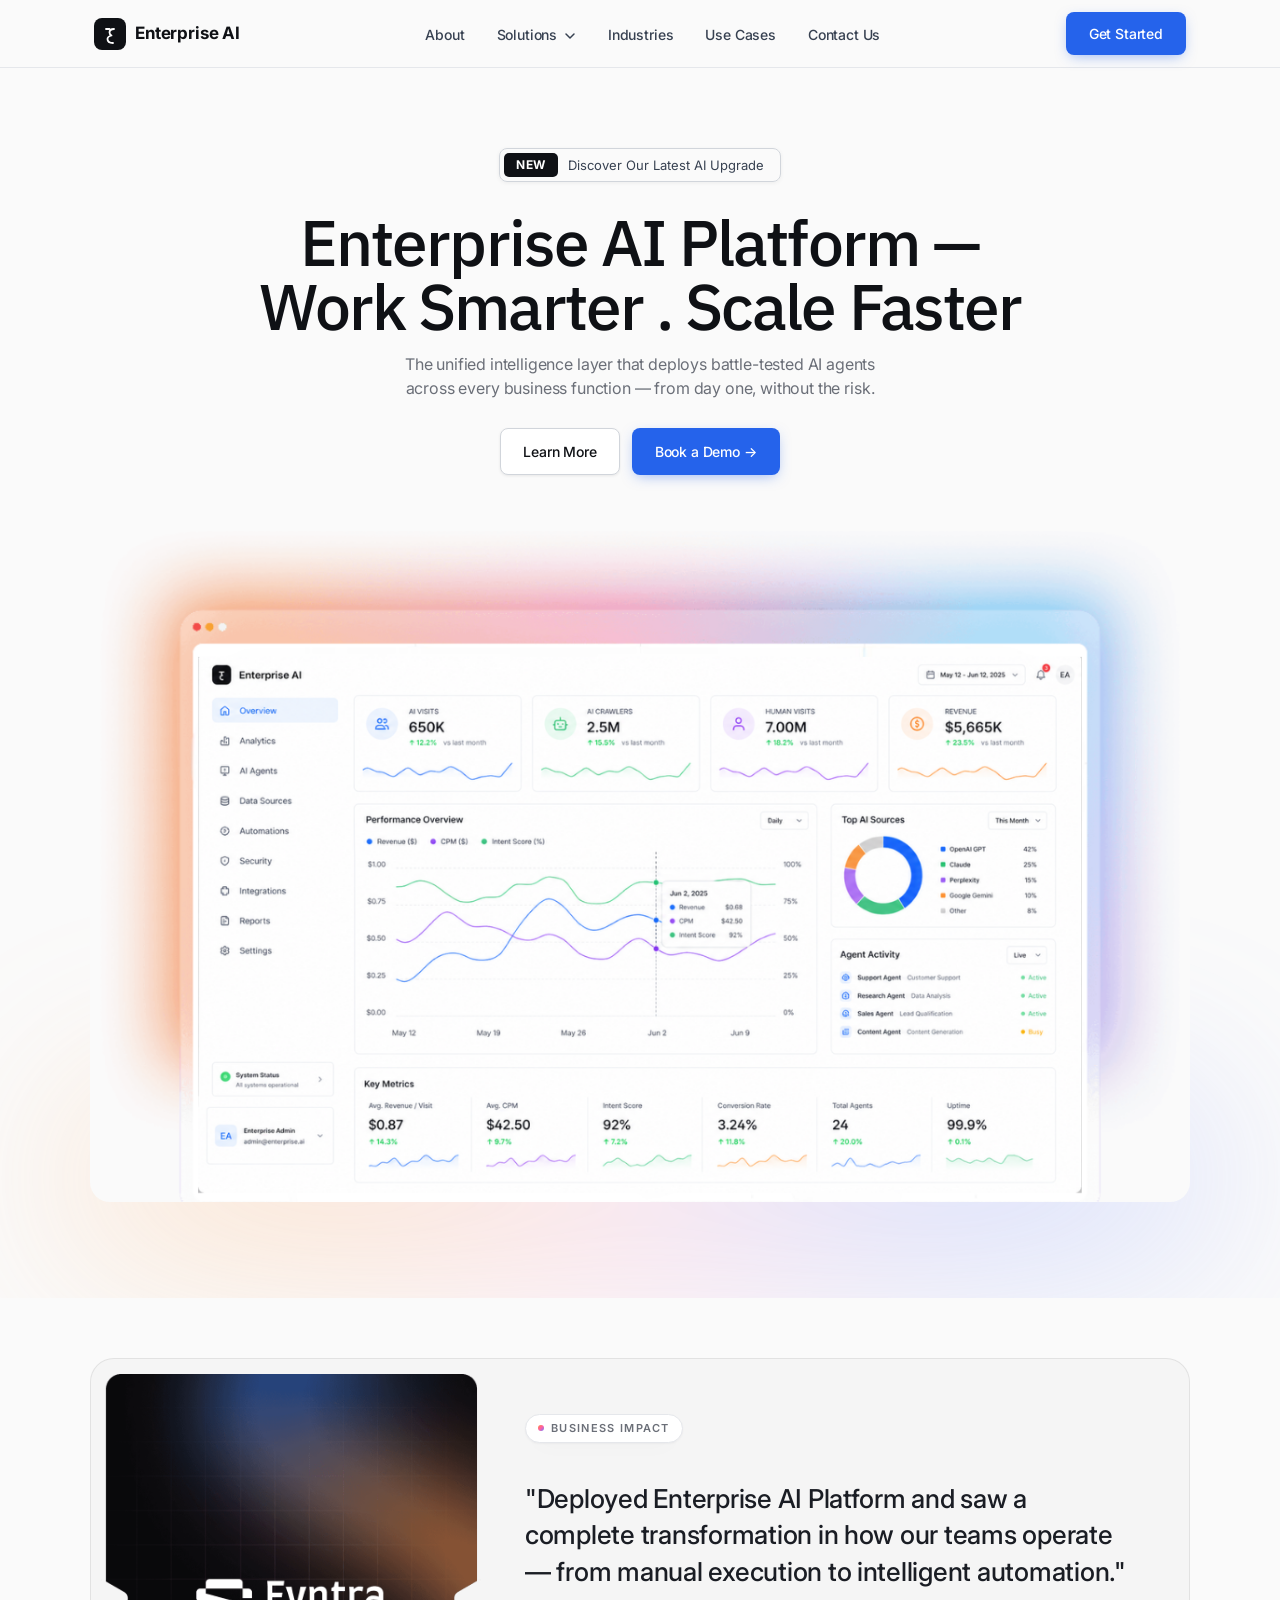
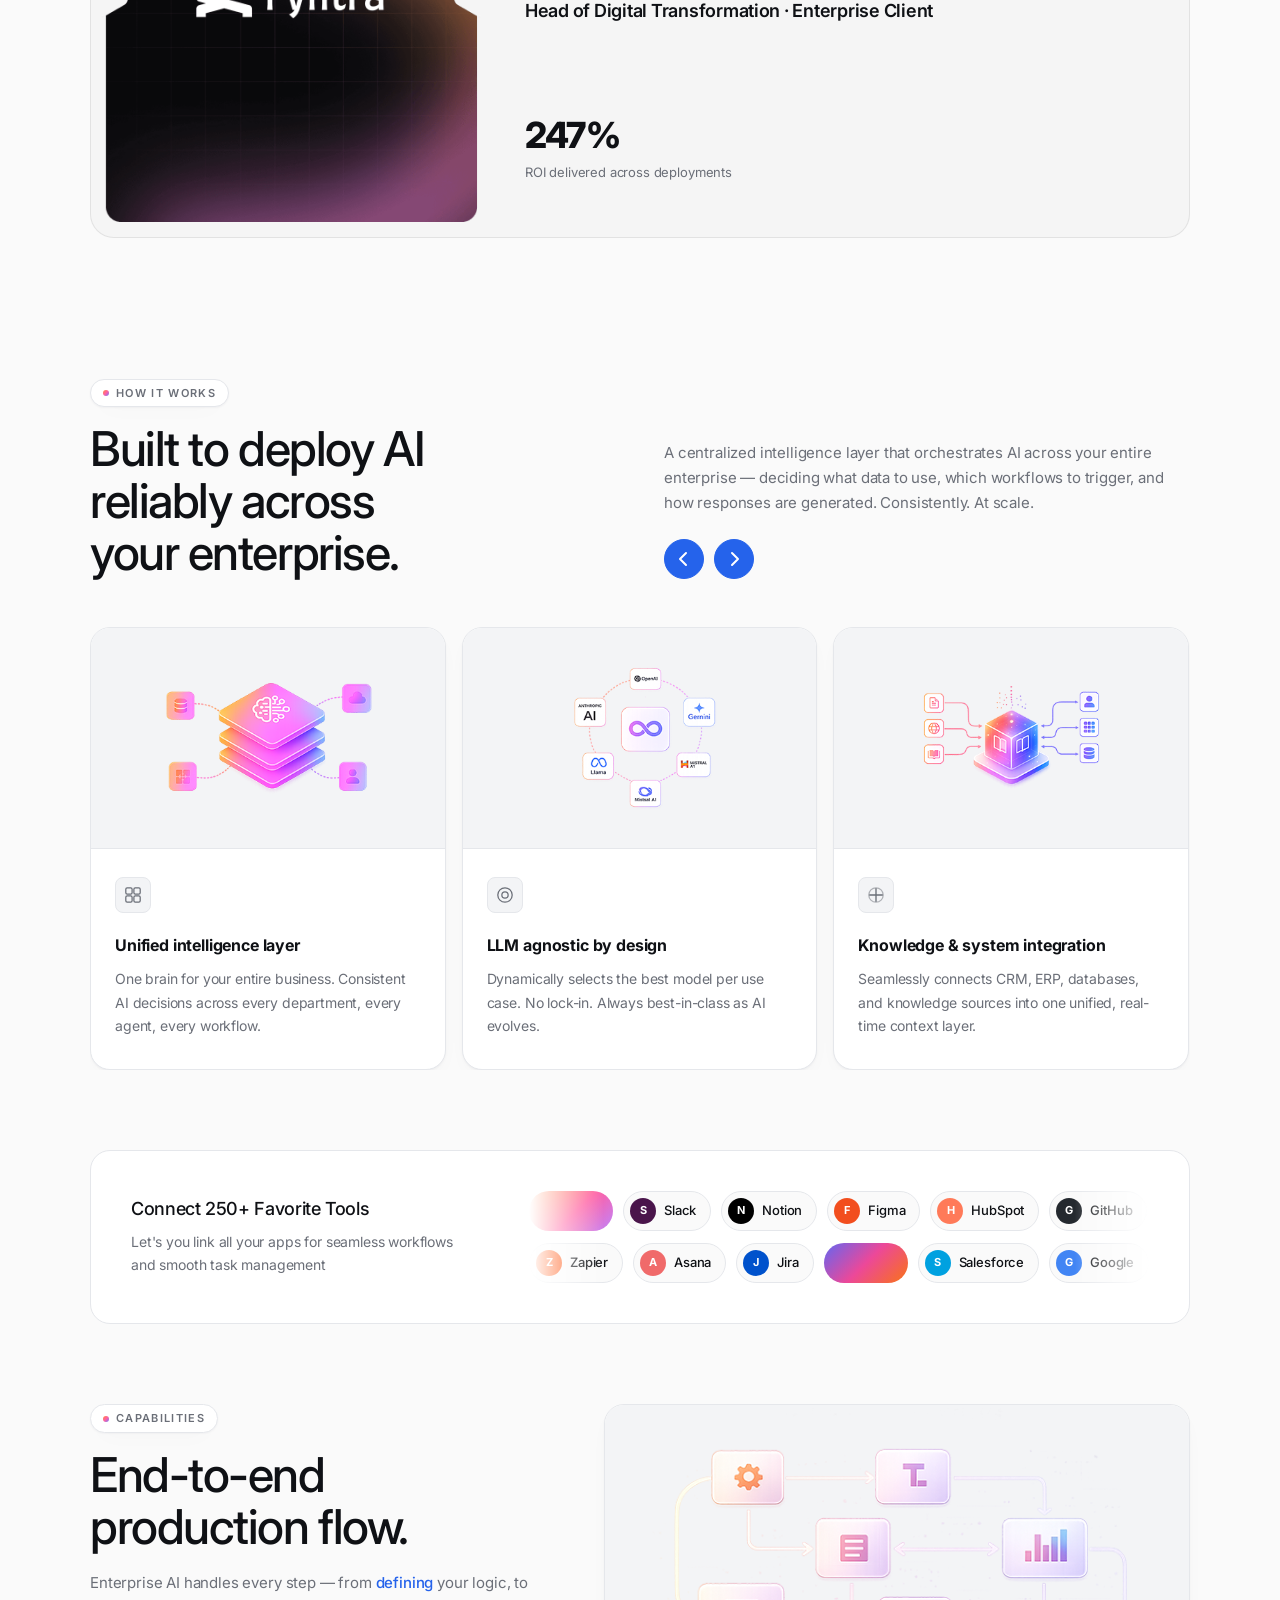
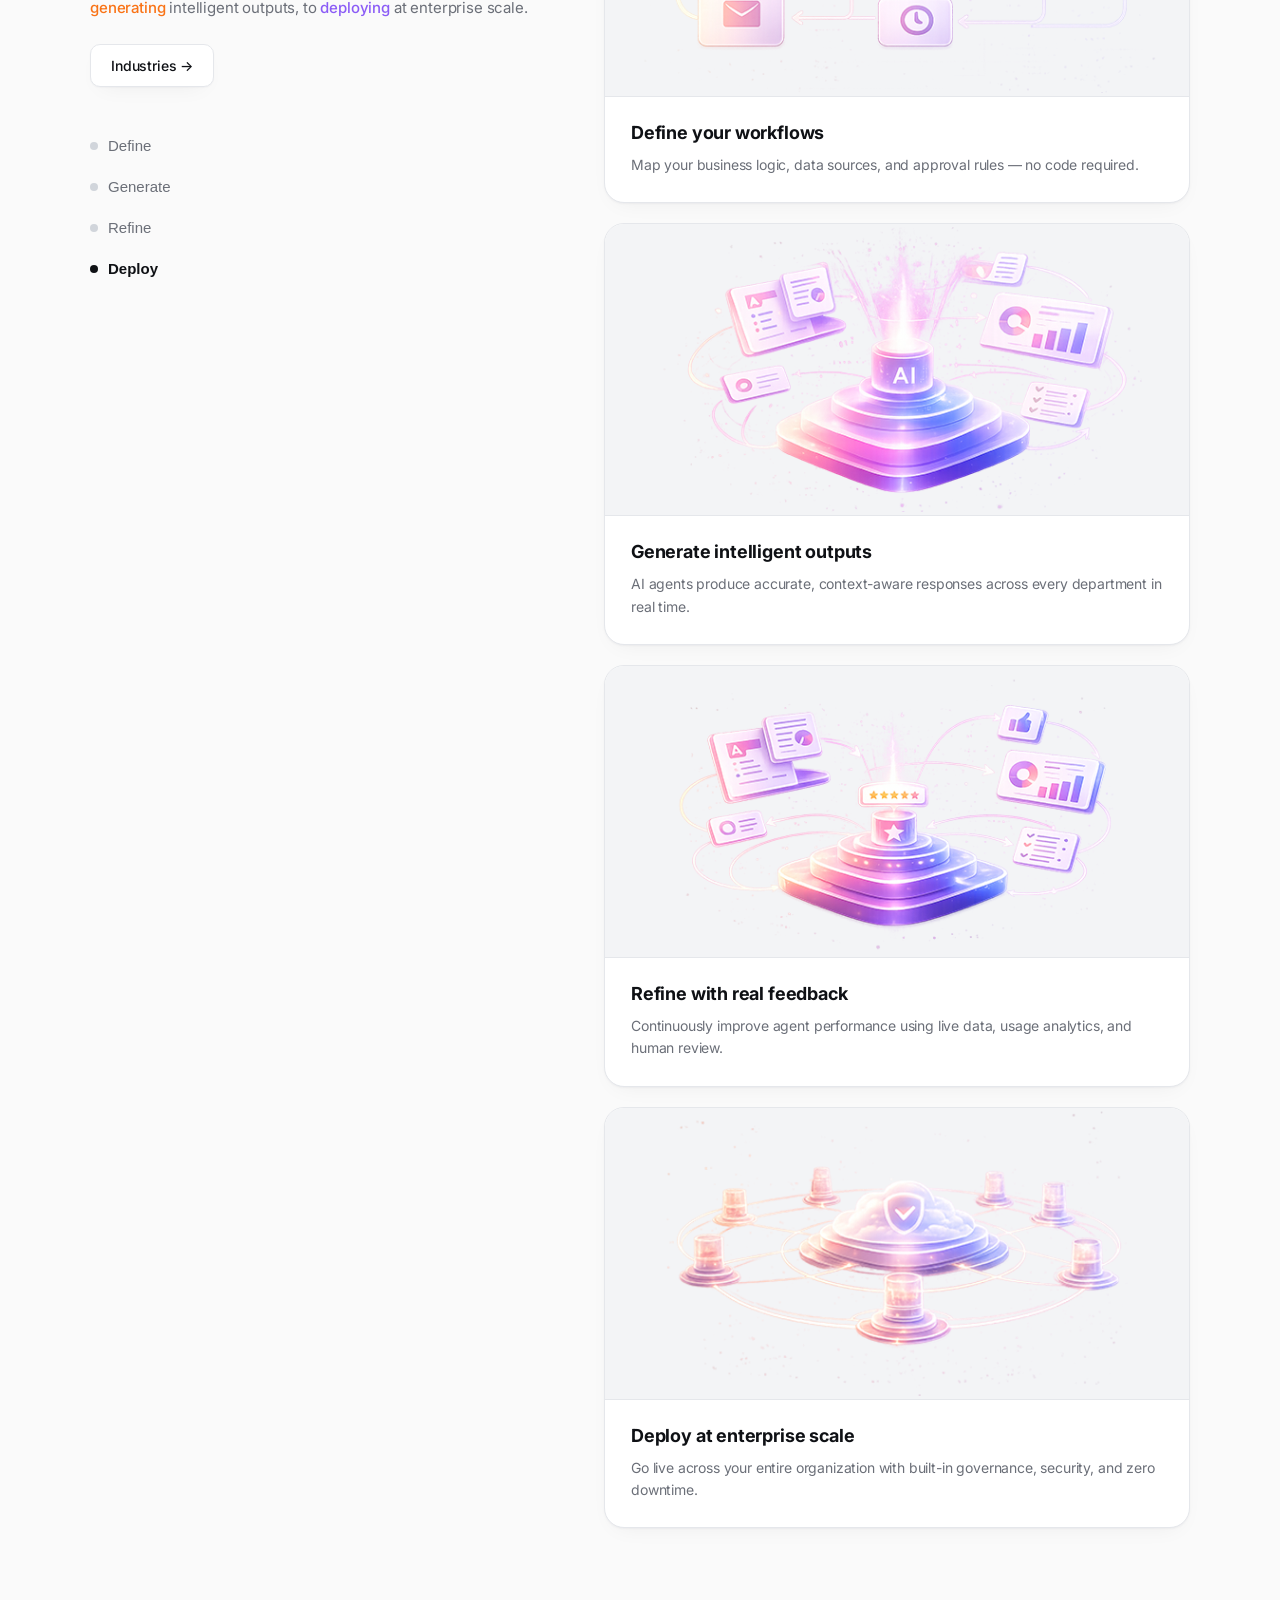
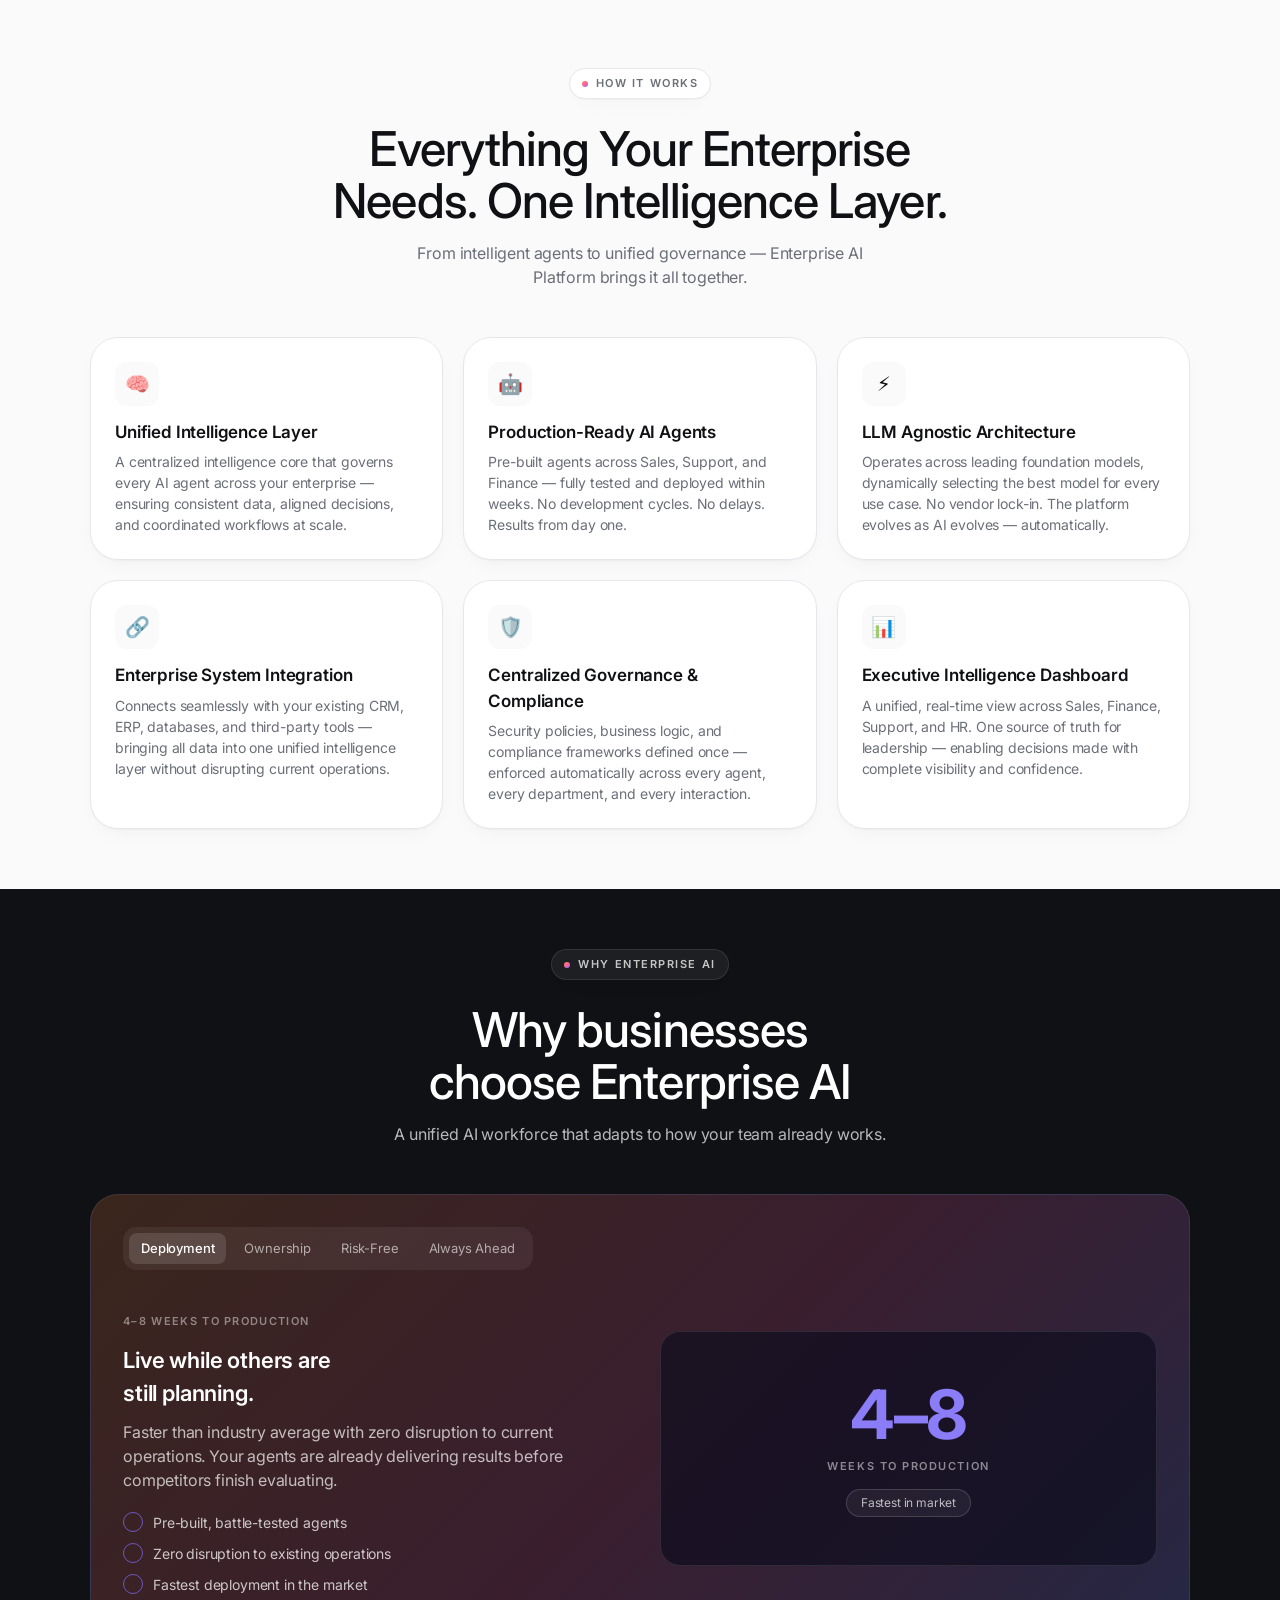
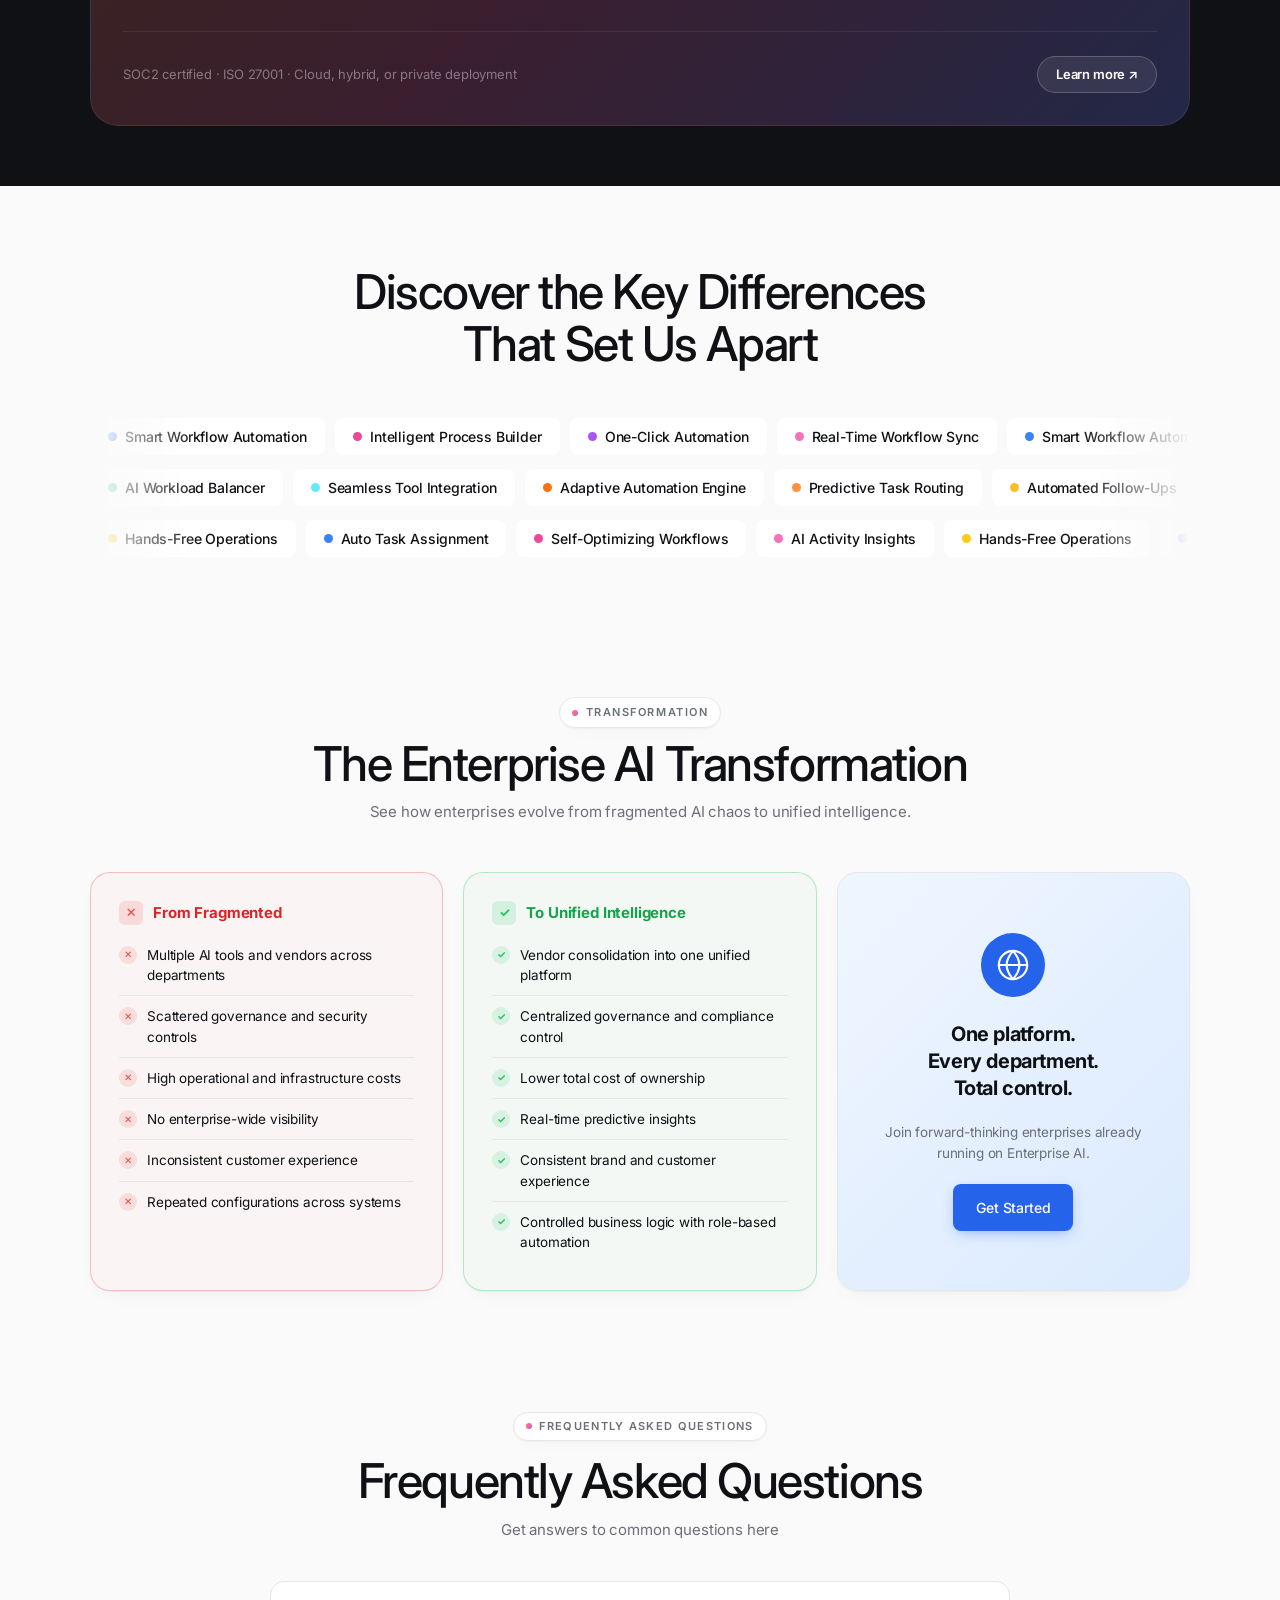
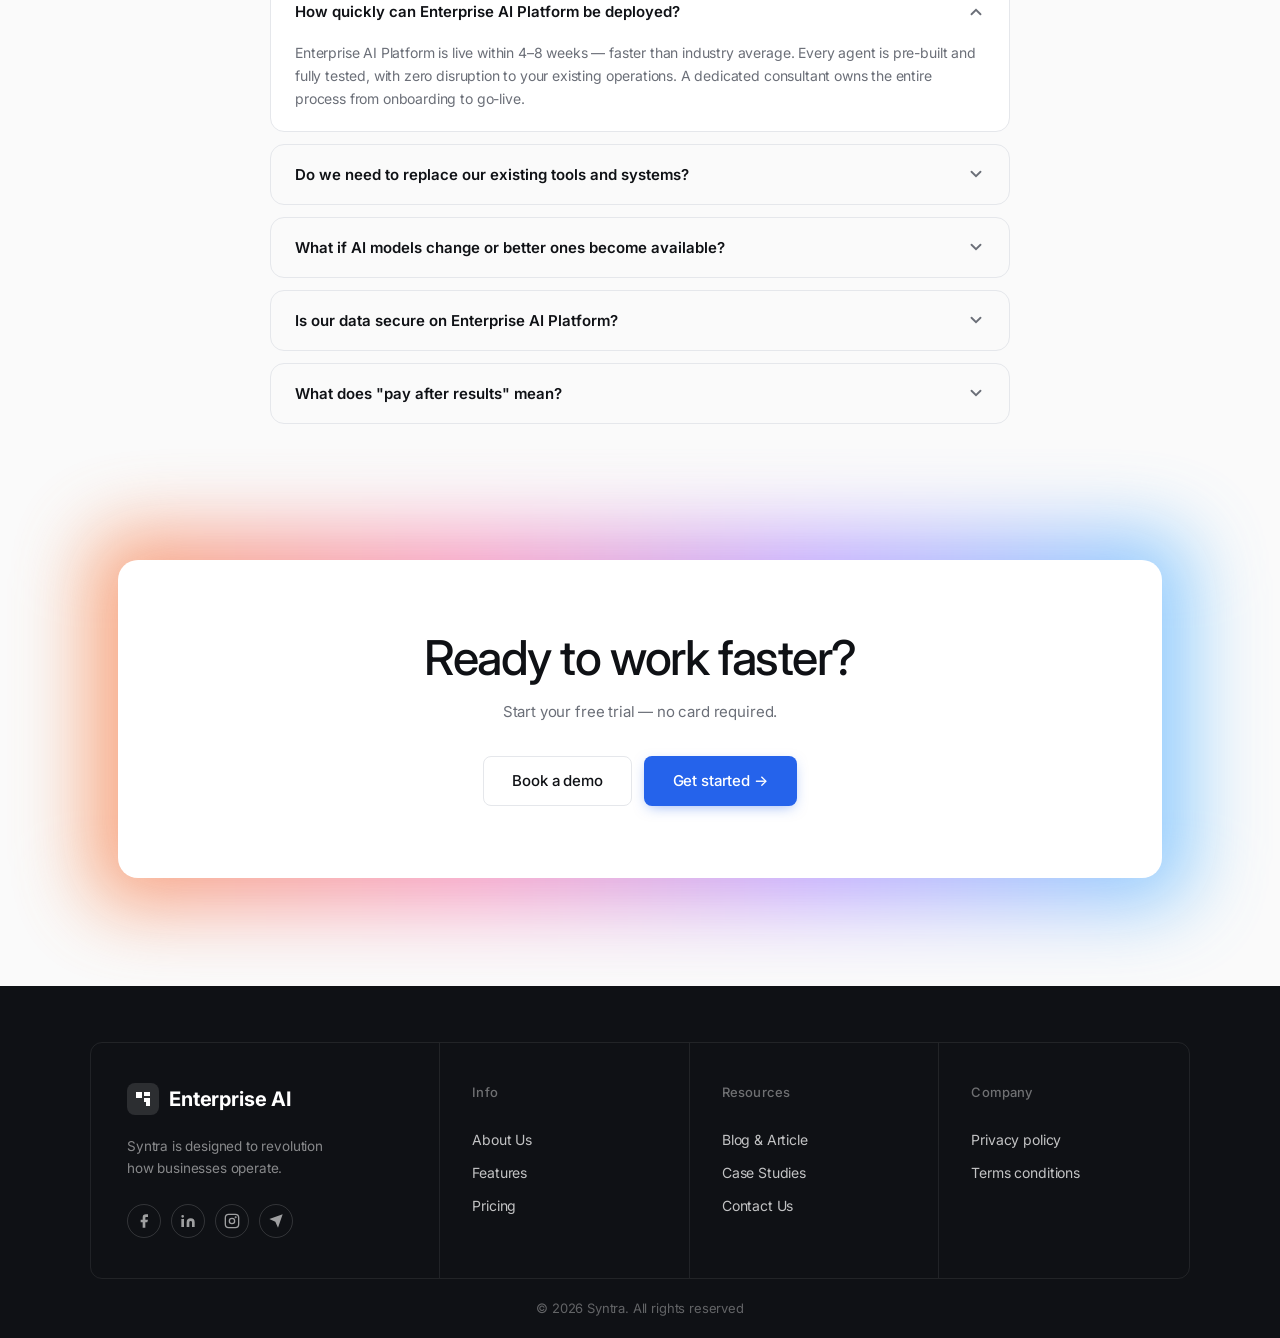
==== commit 21b87f19: "Update index.html" ====
--- a/index.html
+++ b/index.html
@@ -451,7 +451,7 @@
   <section class="section reveal" id="features">
     <div class="container">
       <div class="section-head">
-        <div class="chip"><span class="chip-dot"></span> Capabilities</div>
+        <div class="chip"><span class="chip-dot"></span> How It Works</div>
         <h2 class="h2">Everything Your Enterprise Needs. One Intelligence Layer.</h2>
         <p class="sub">From intelligent agents to unified governance — Enterprise AI Platform brings it all together.
         </p>
@@ -1009,4 +1009,4 @@
   <script src="script.js"></script>
 </body>
 
-</html>+</html>
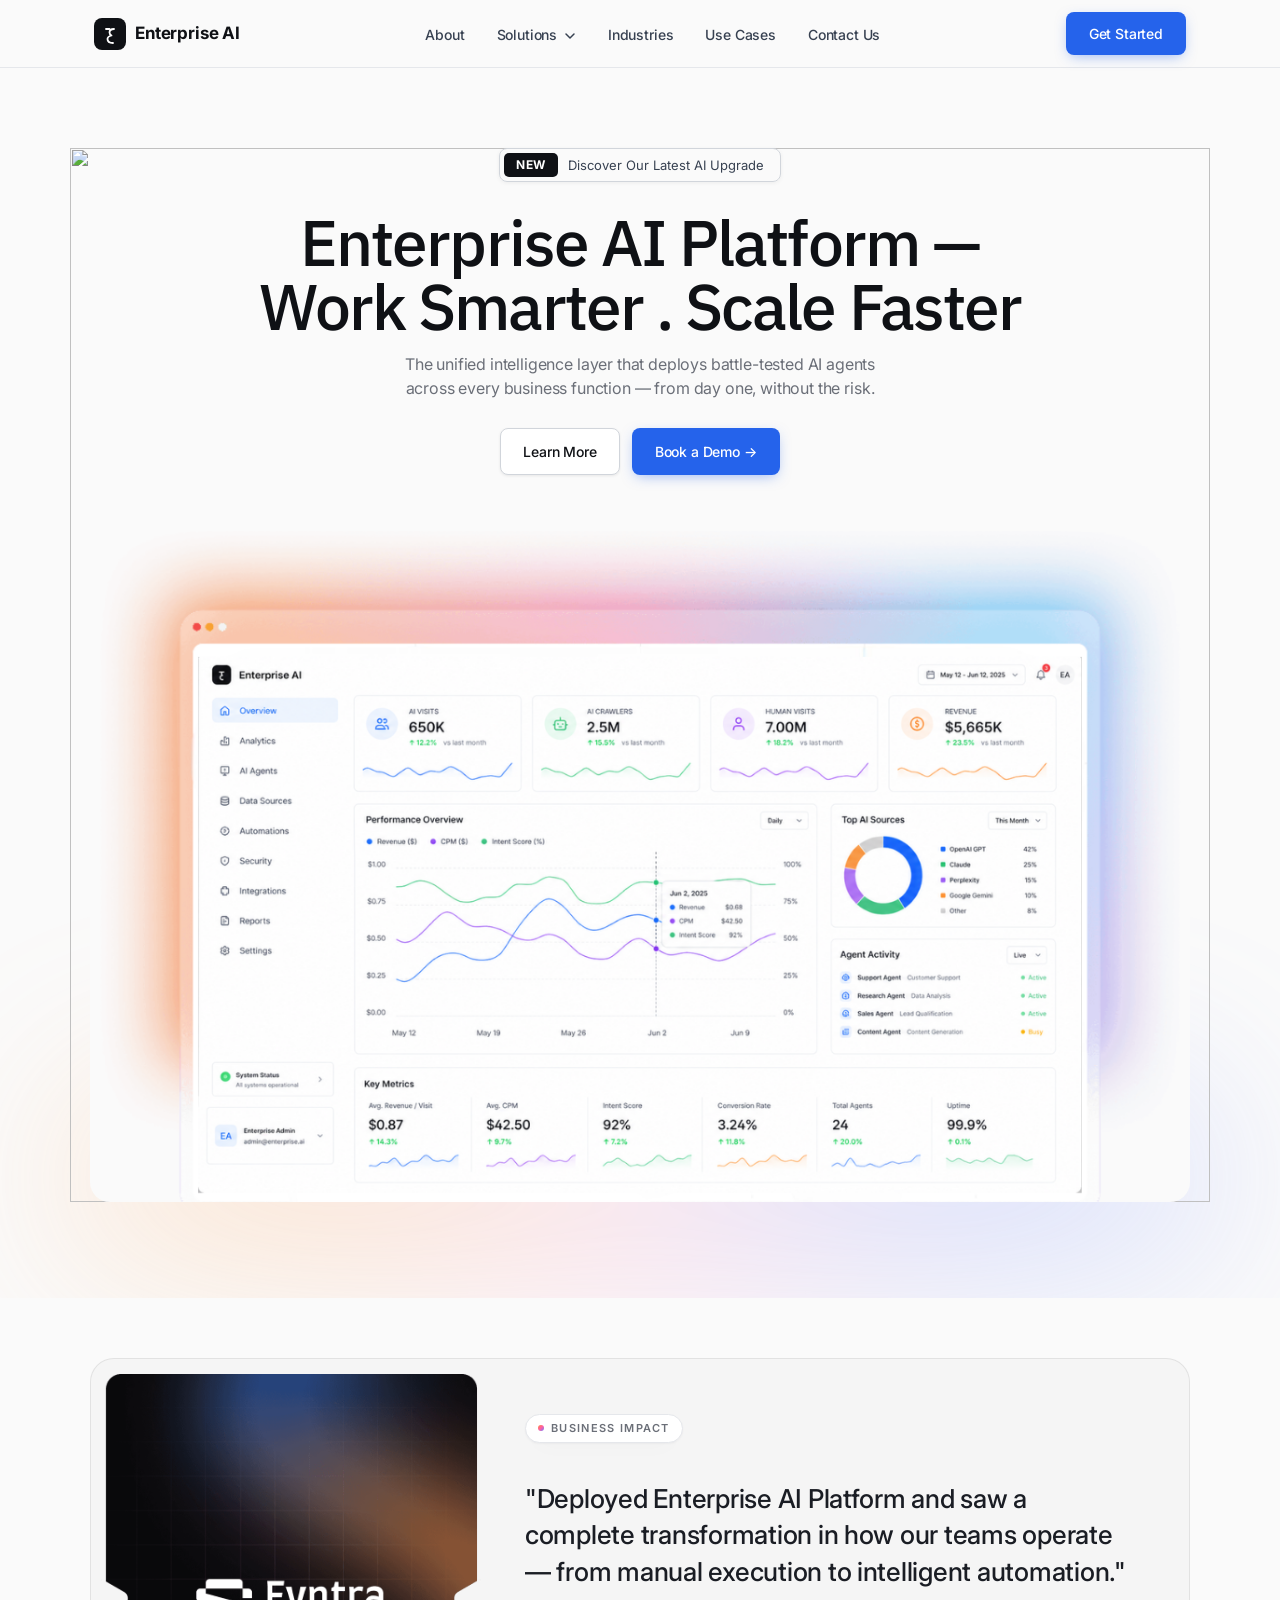
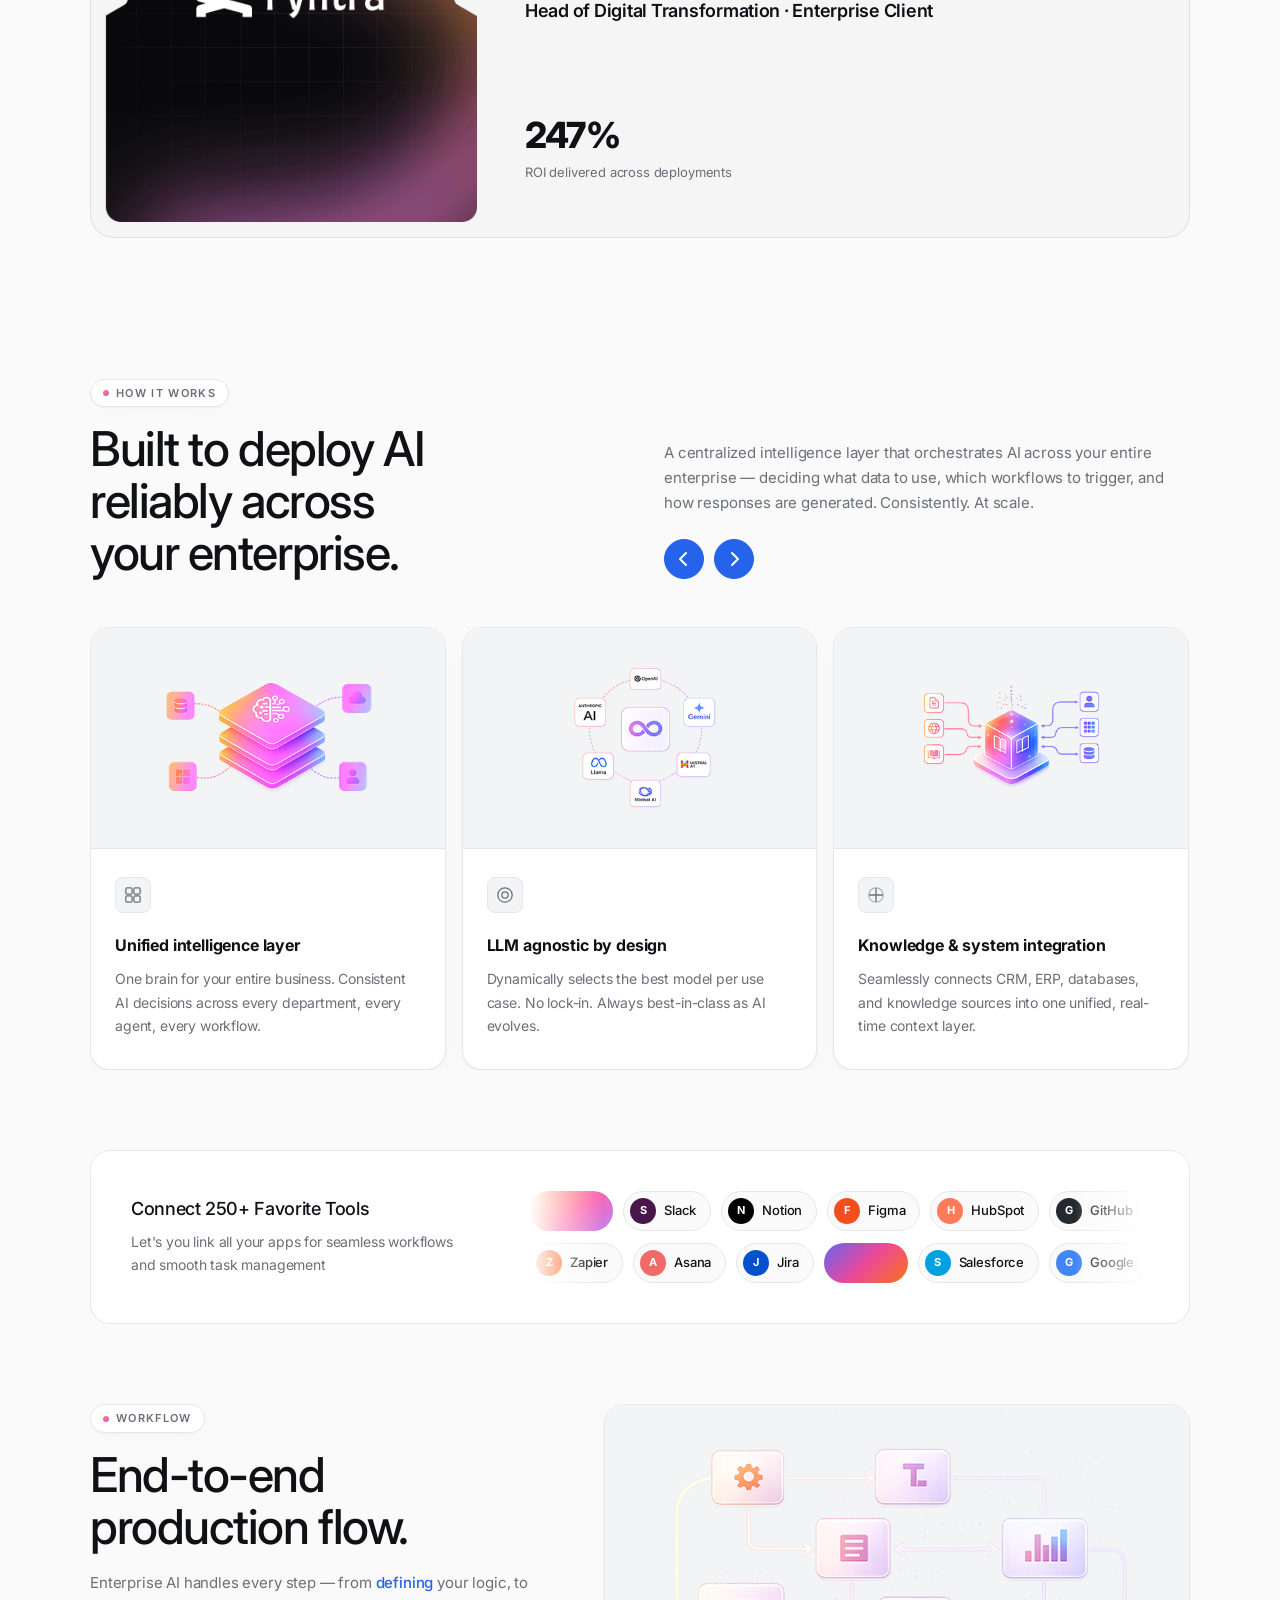
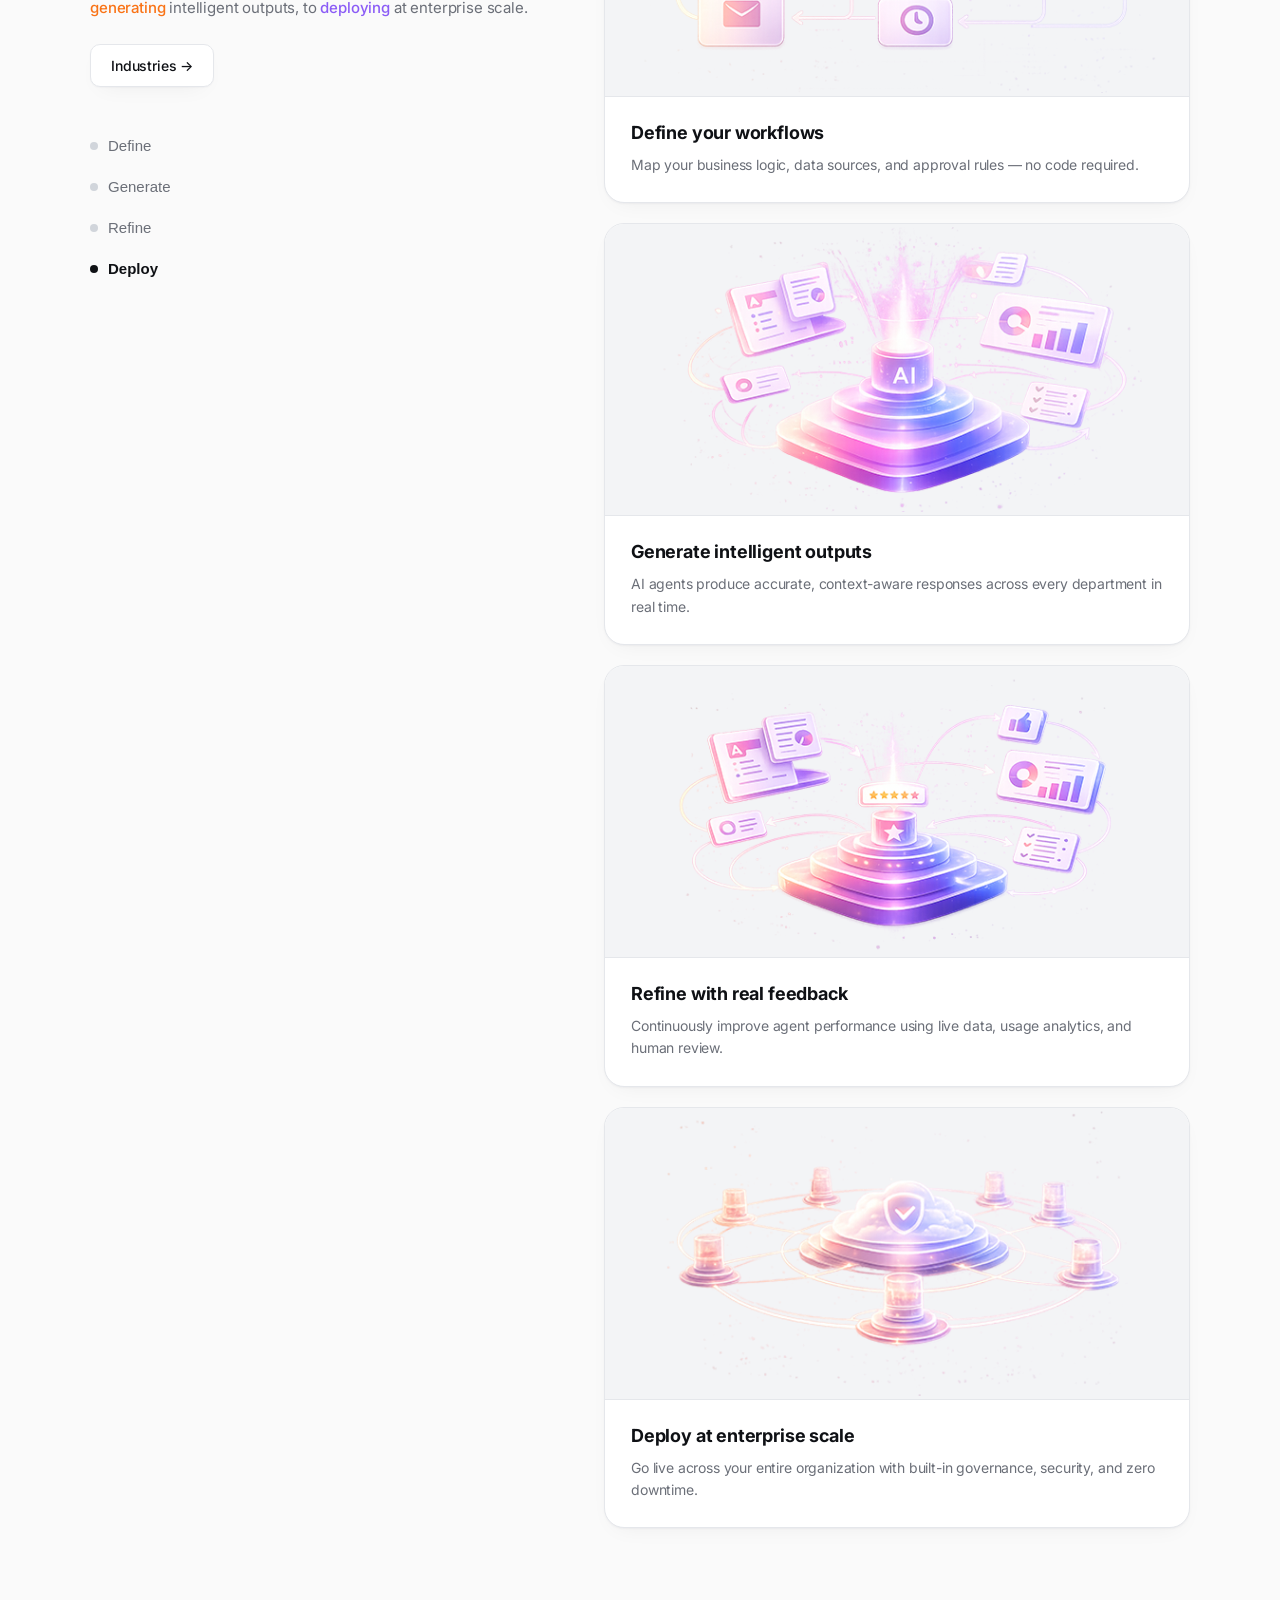
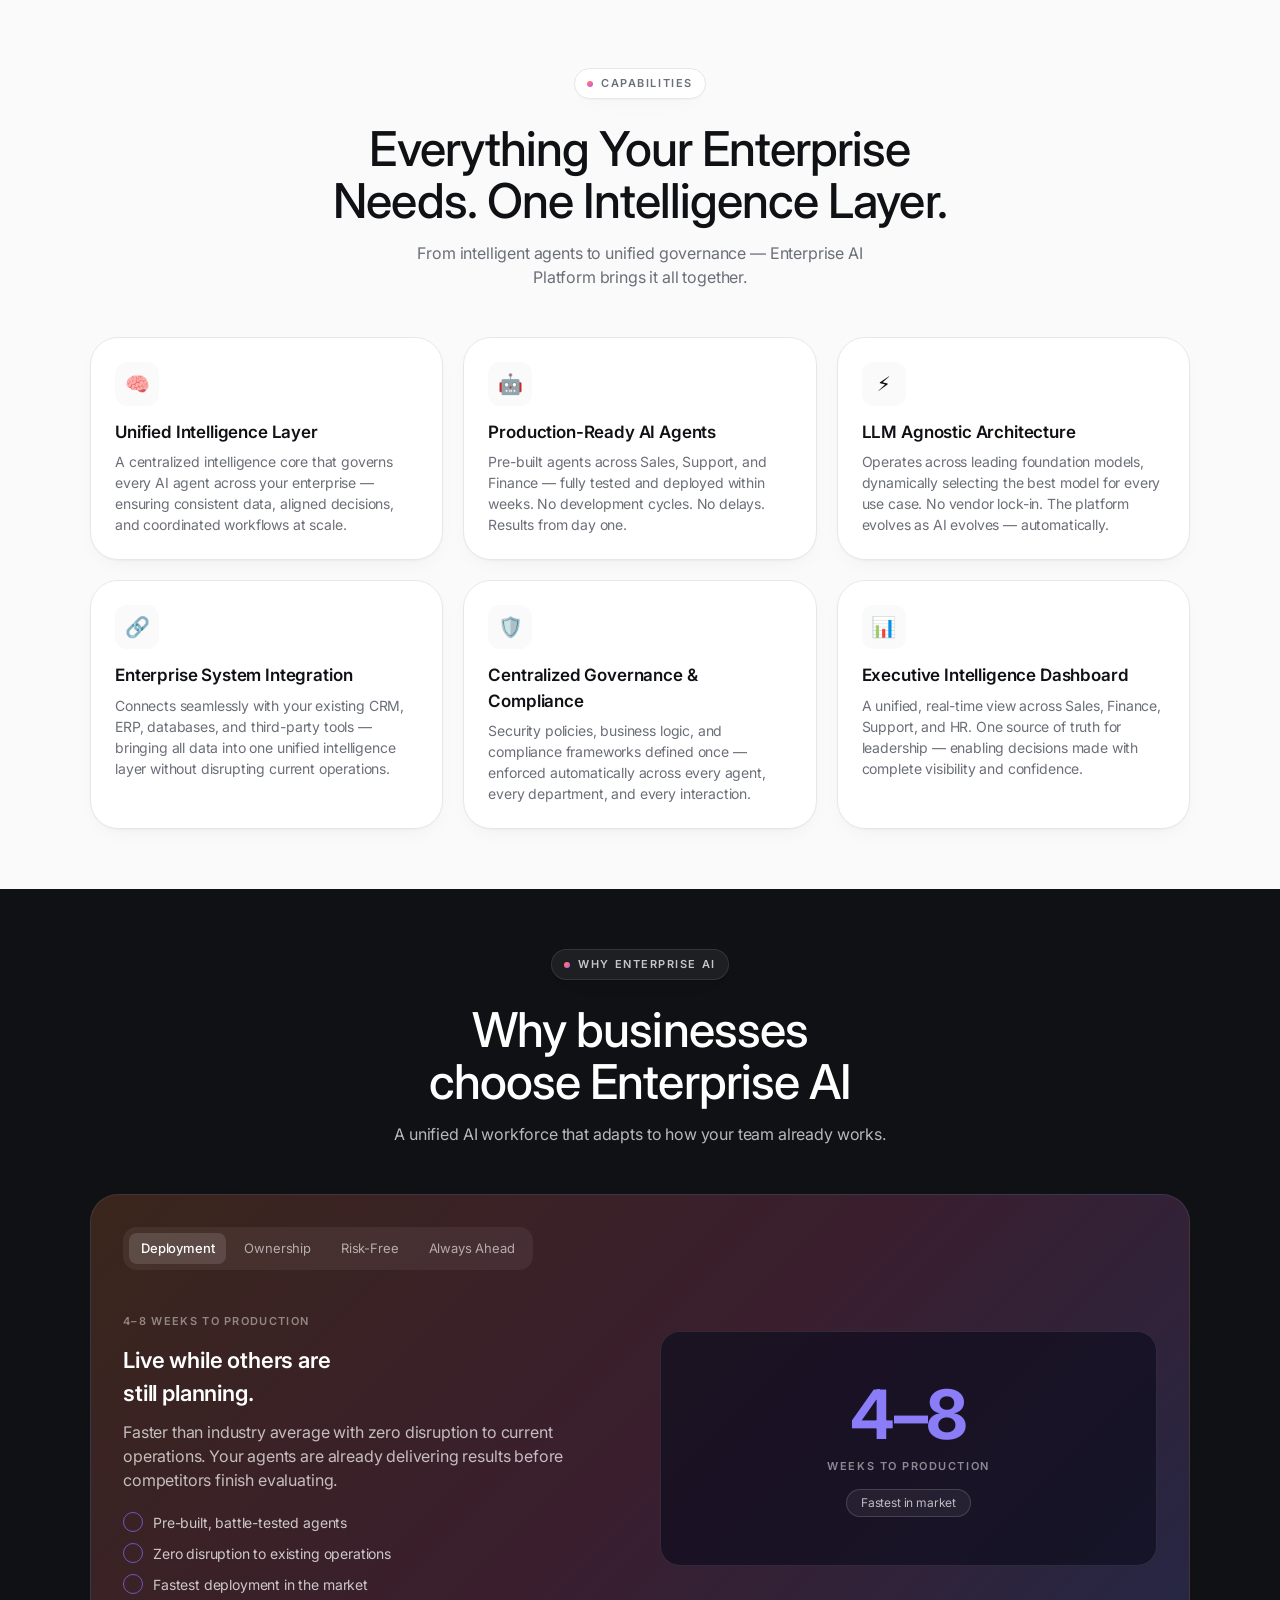
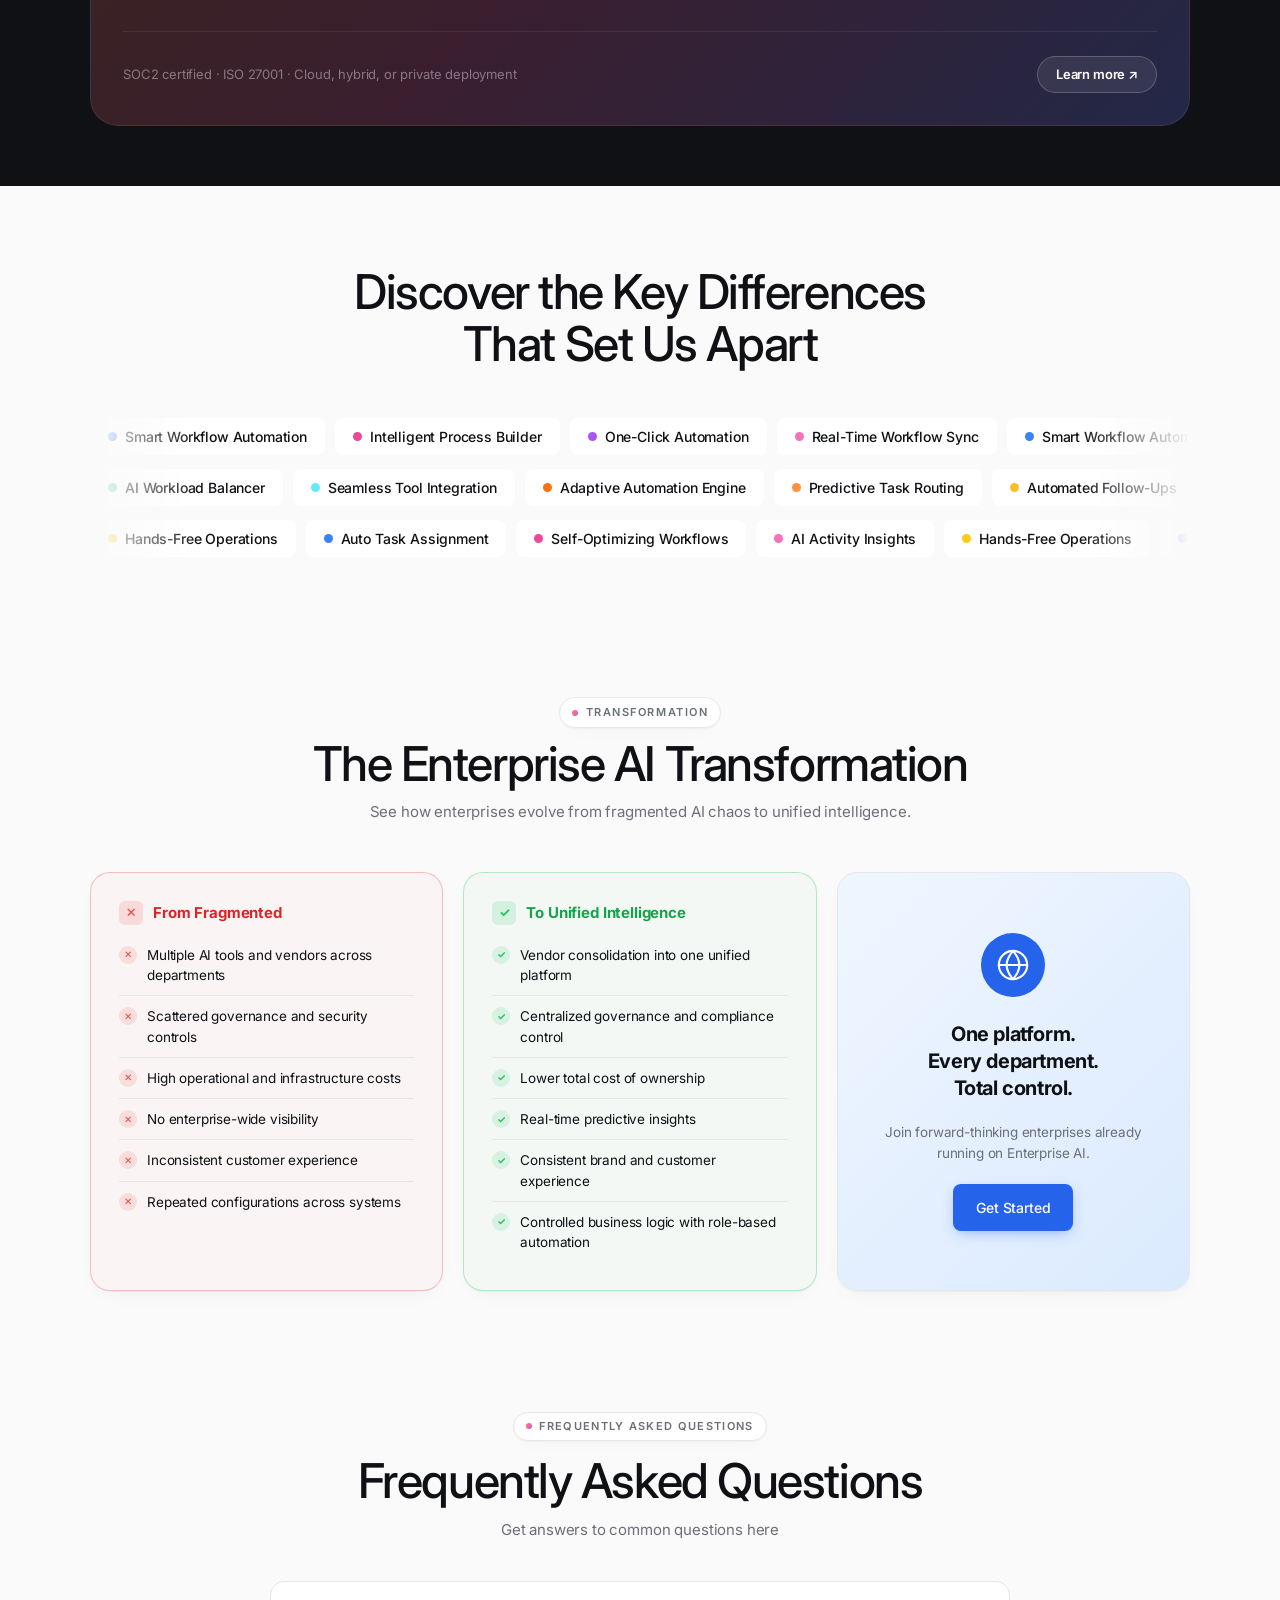
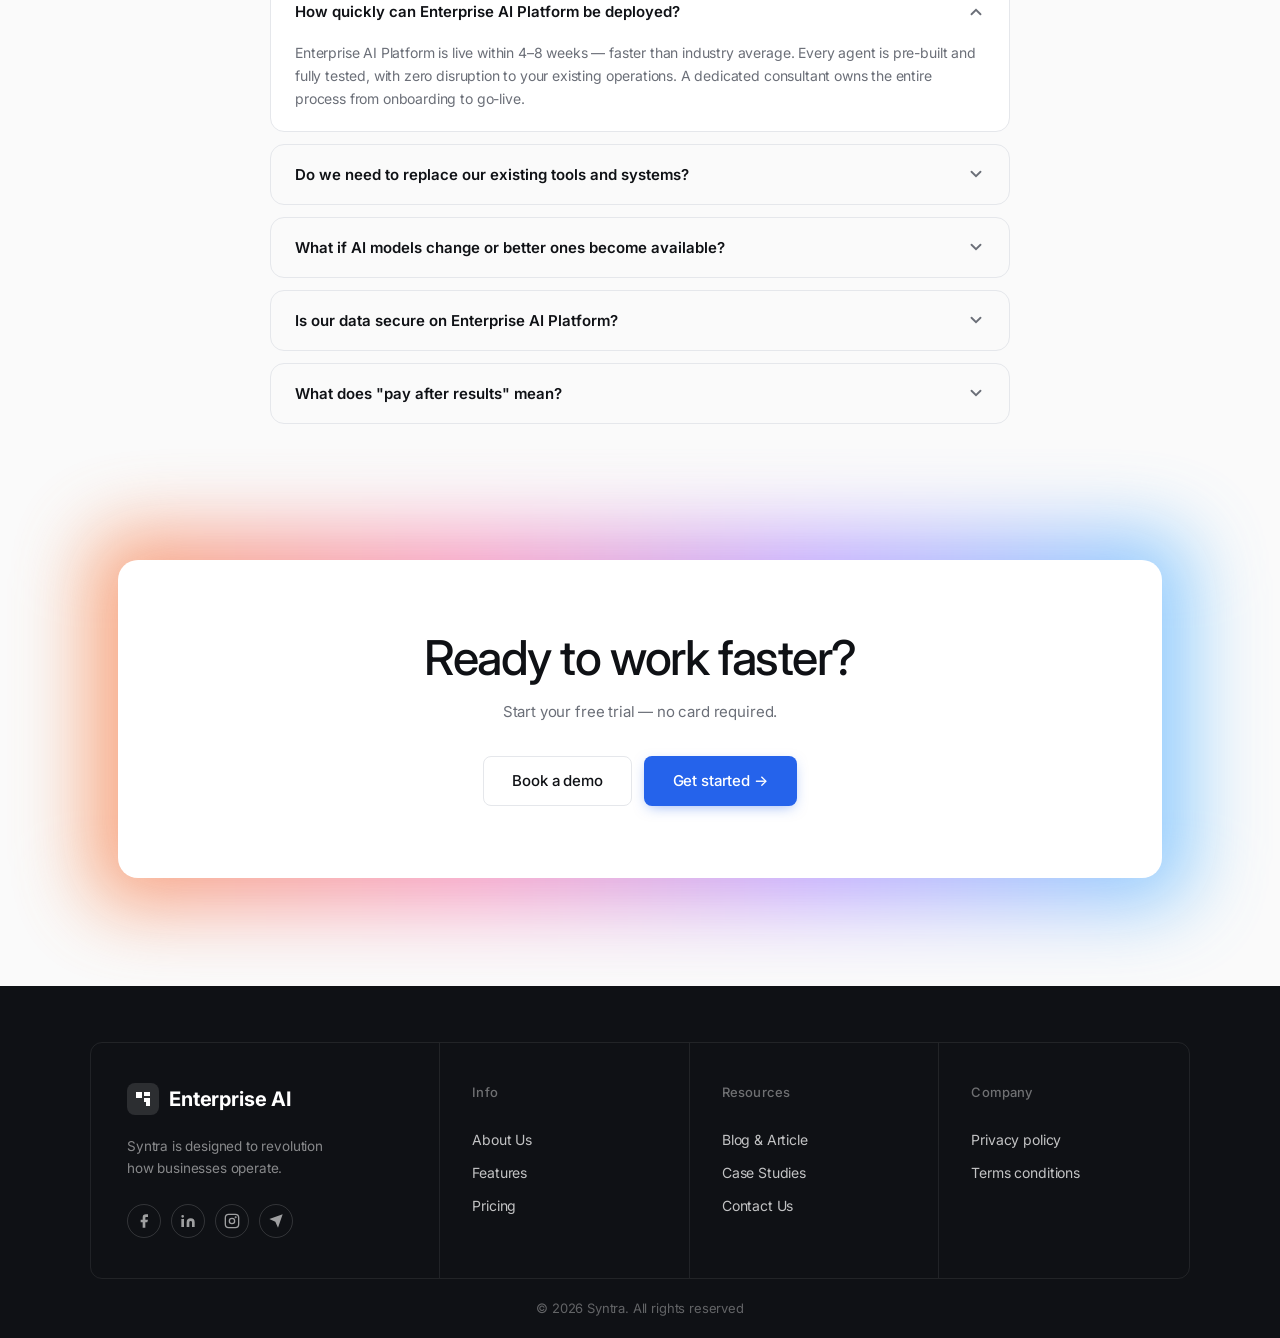
==== commit 749cbfe3: "Update index.html" ====
--- a/index.html
+++ b/index.html
@@ -369,7 +369,7 @@
       <div class="caps-left">
         <div class="caps-label">
           <span class="chip-dot"></span>
-          Capabilities
+          Workflow
         </div>
         <h2 class="caps-heading">End-to-end<br>production flow.</h2>
         <p class="caps-desc">
@@ -451,7 +451,7 @@
   <section class="section reveal" id="features">
     <div class="container">
       <div class="section-head">
-        <div class="chip"><span class="chip-dot"></span> How It Works</div>
+        <div class="chip"><span class="chip-dot"></span>Capabilities</div>
         <h2 class="h2">Everything Your Enterprise Needs. One Intelligence Layer.</h2>
         <p class="sub">From intelligent agents to unified governance — Enterprise AI Platform brings it all together.
         </p>
